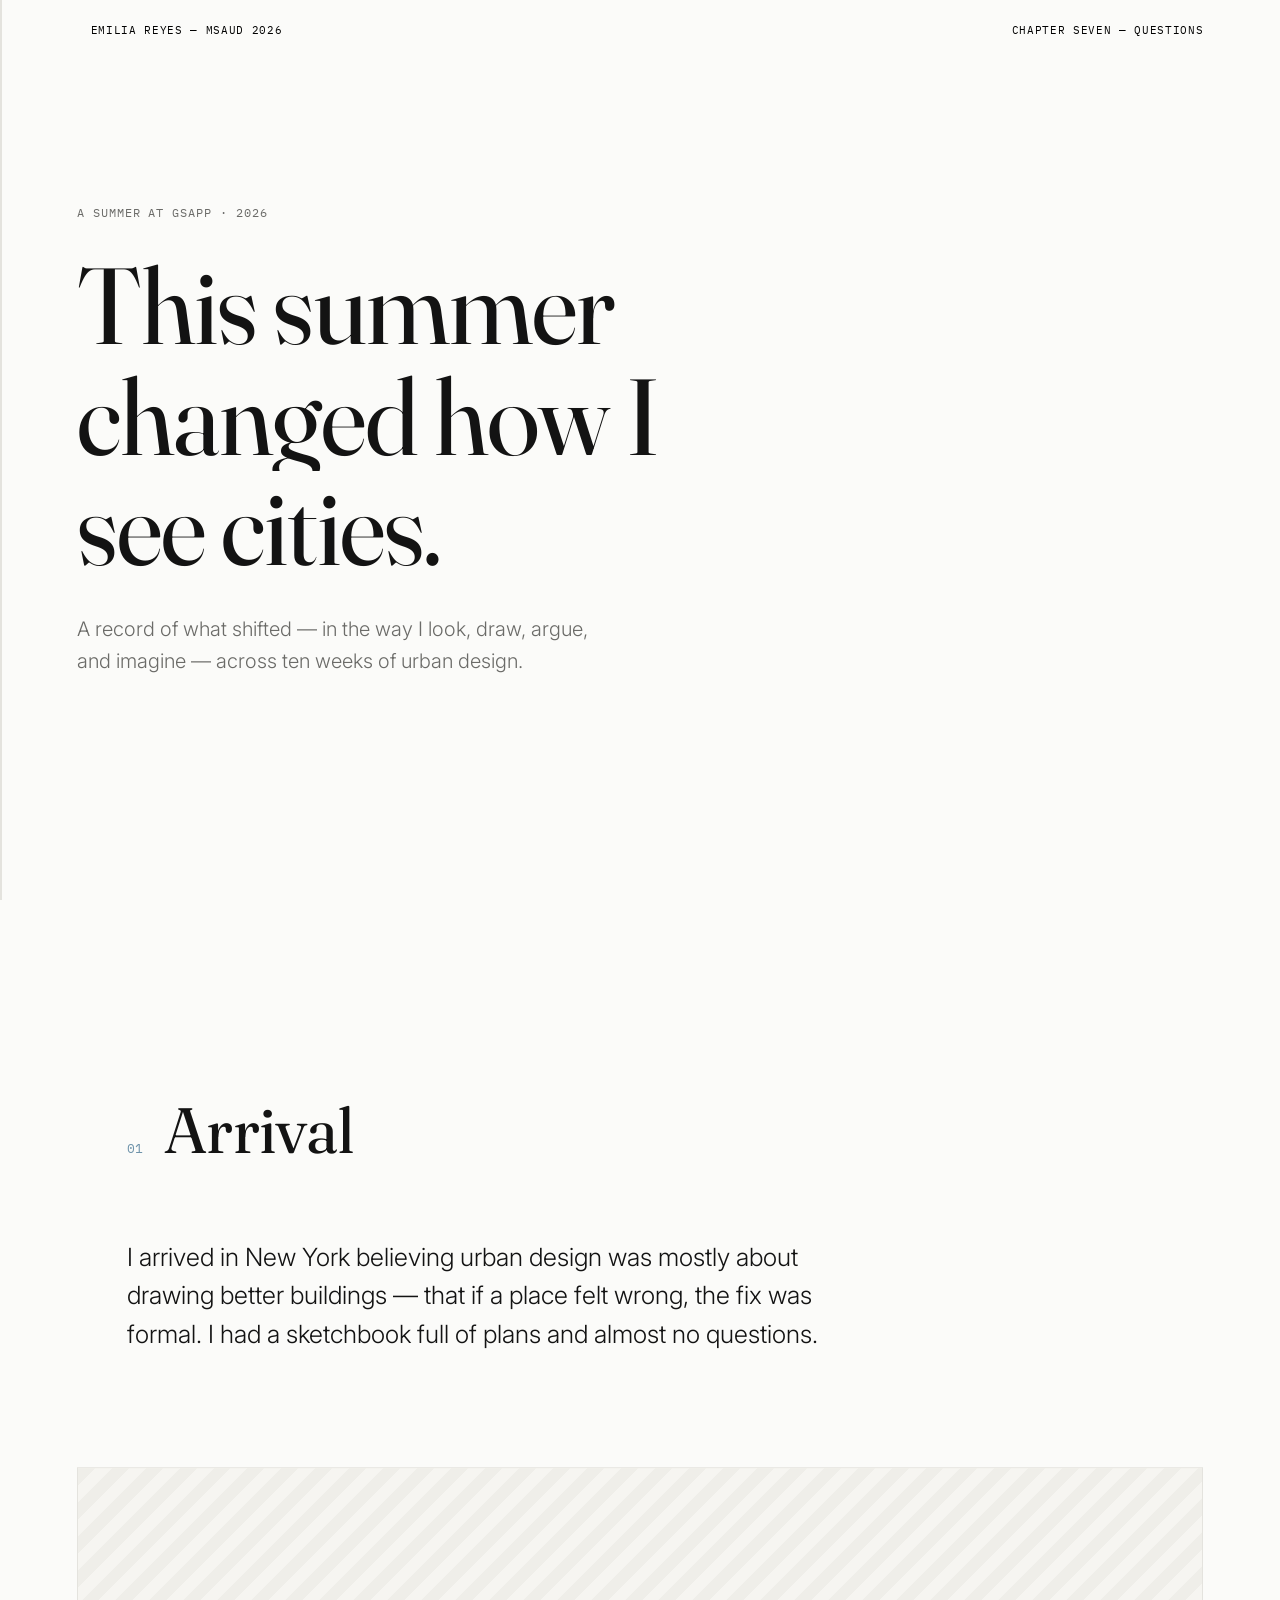
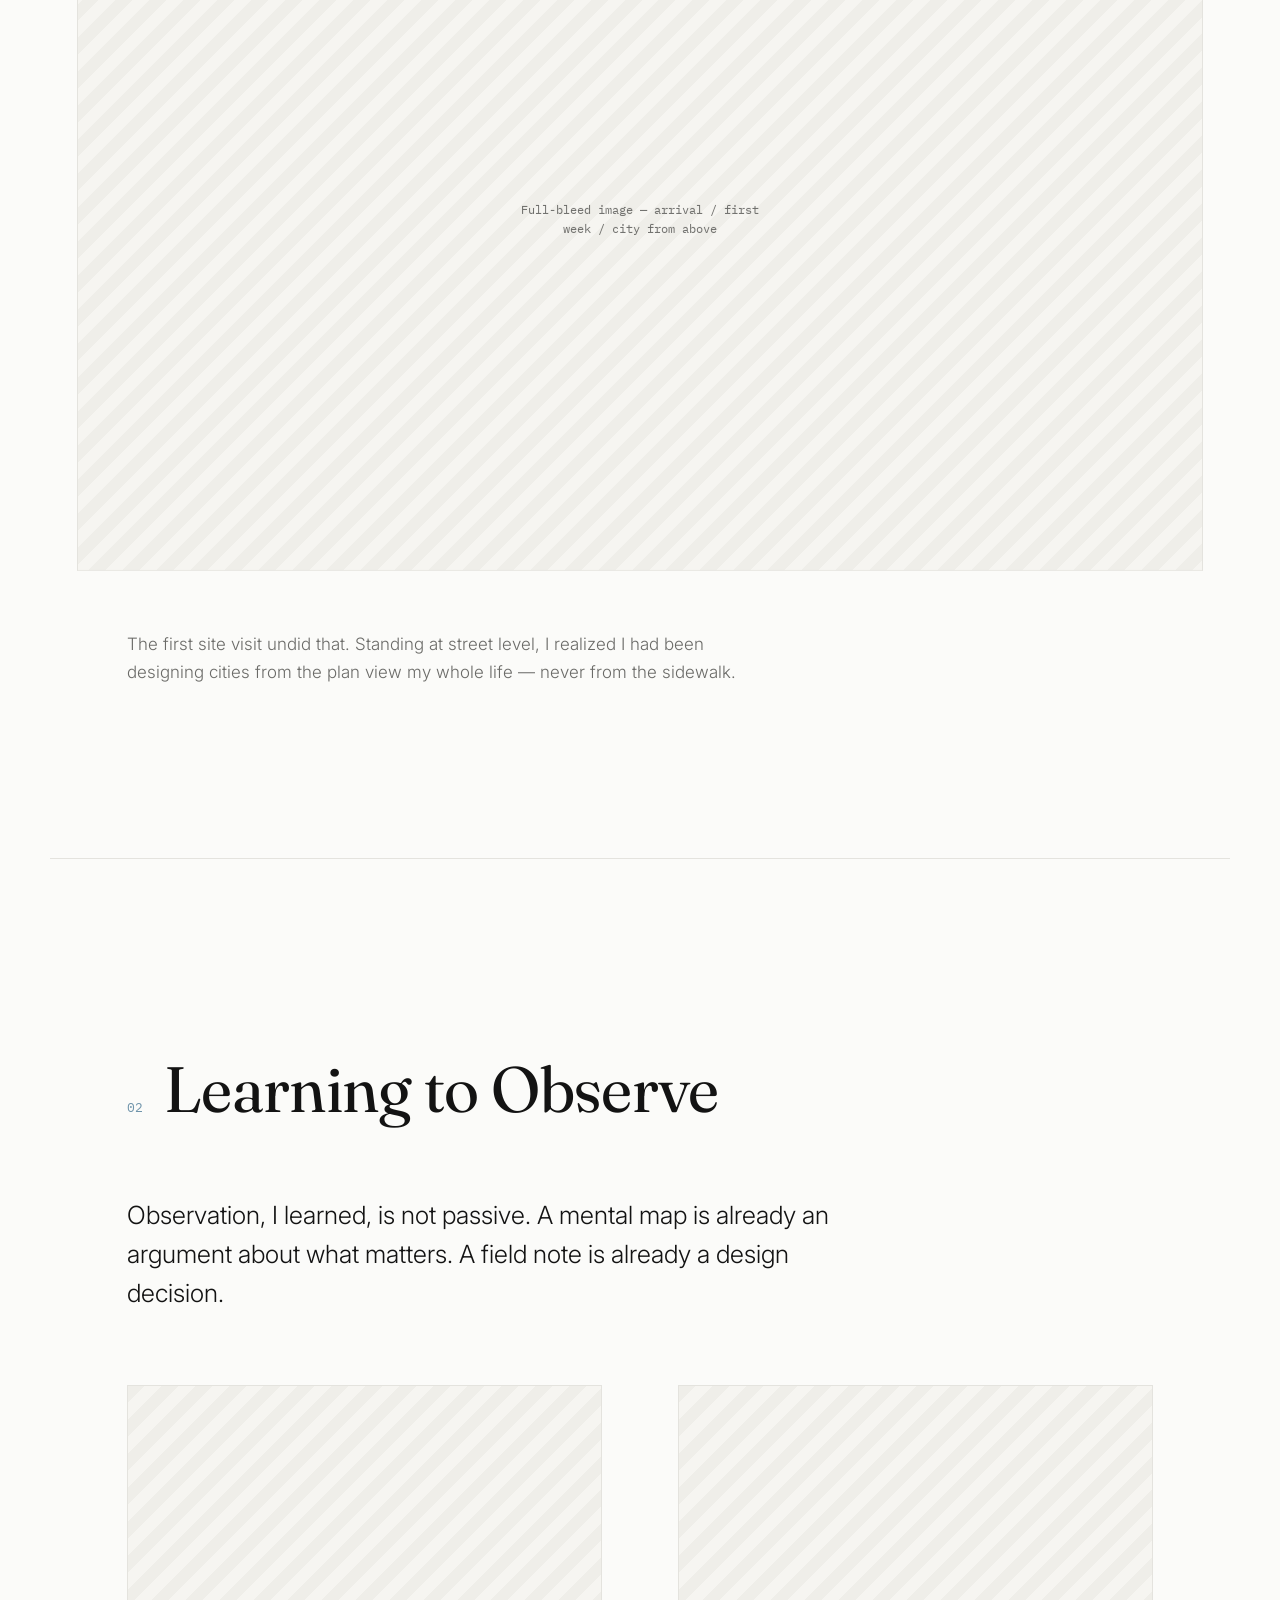
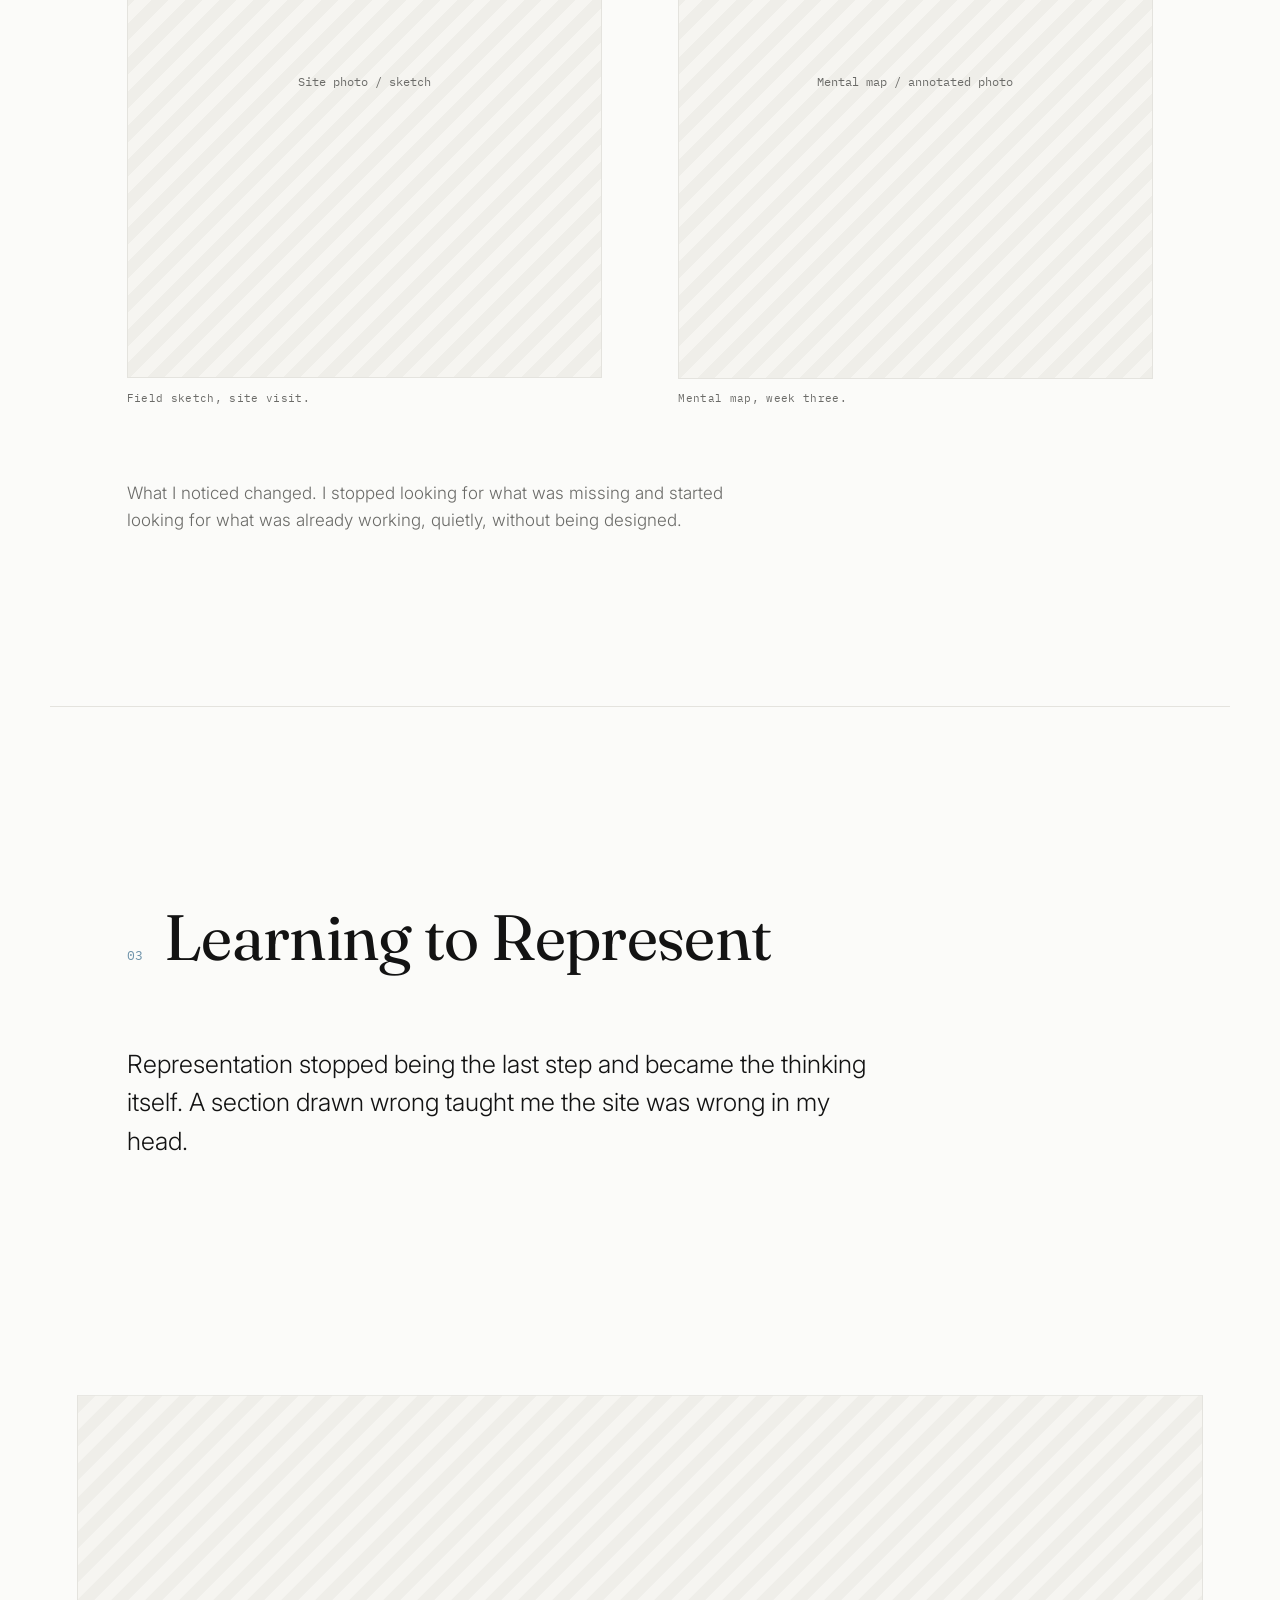
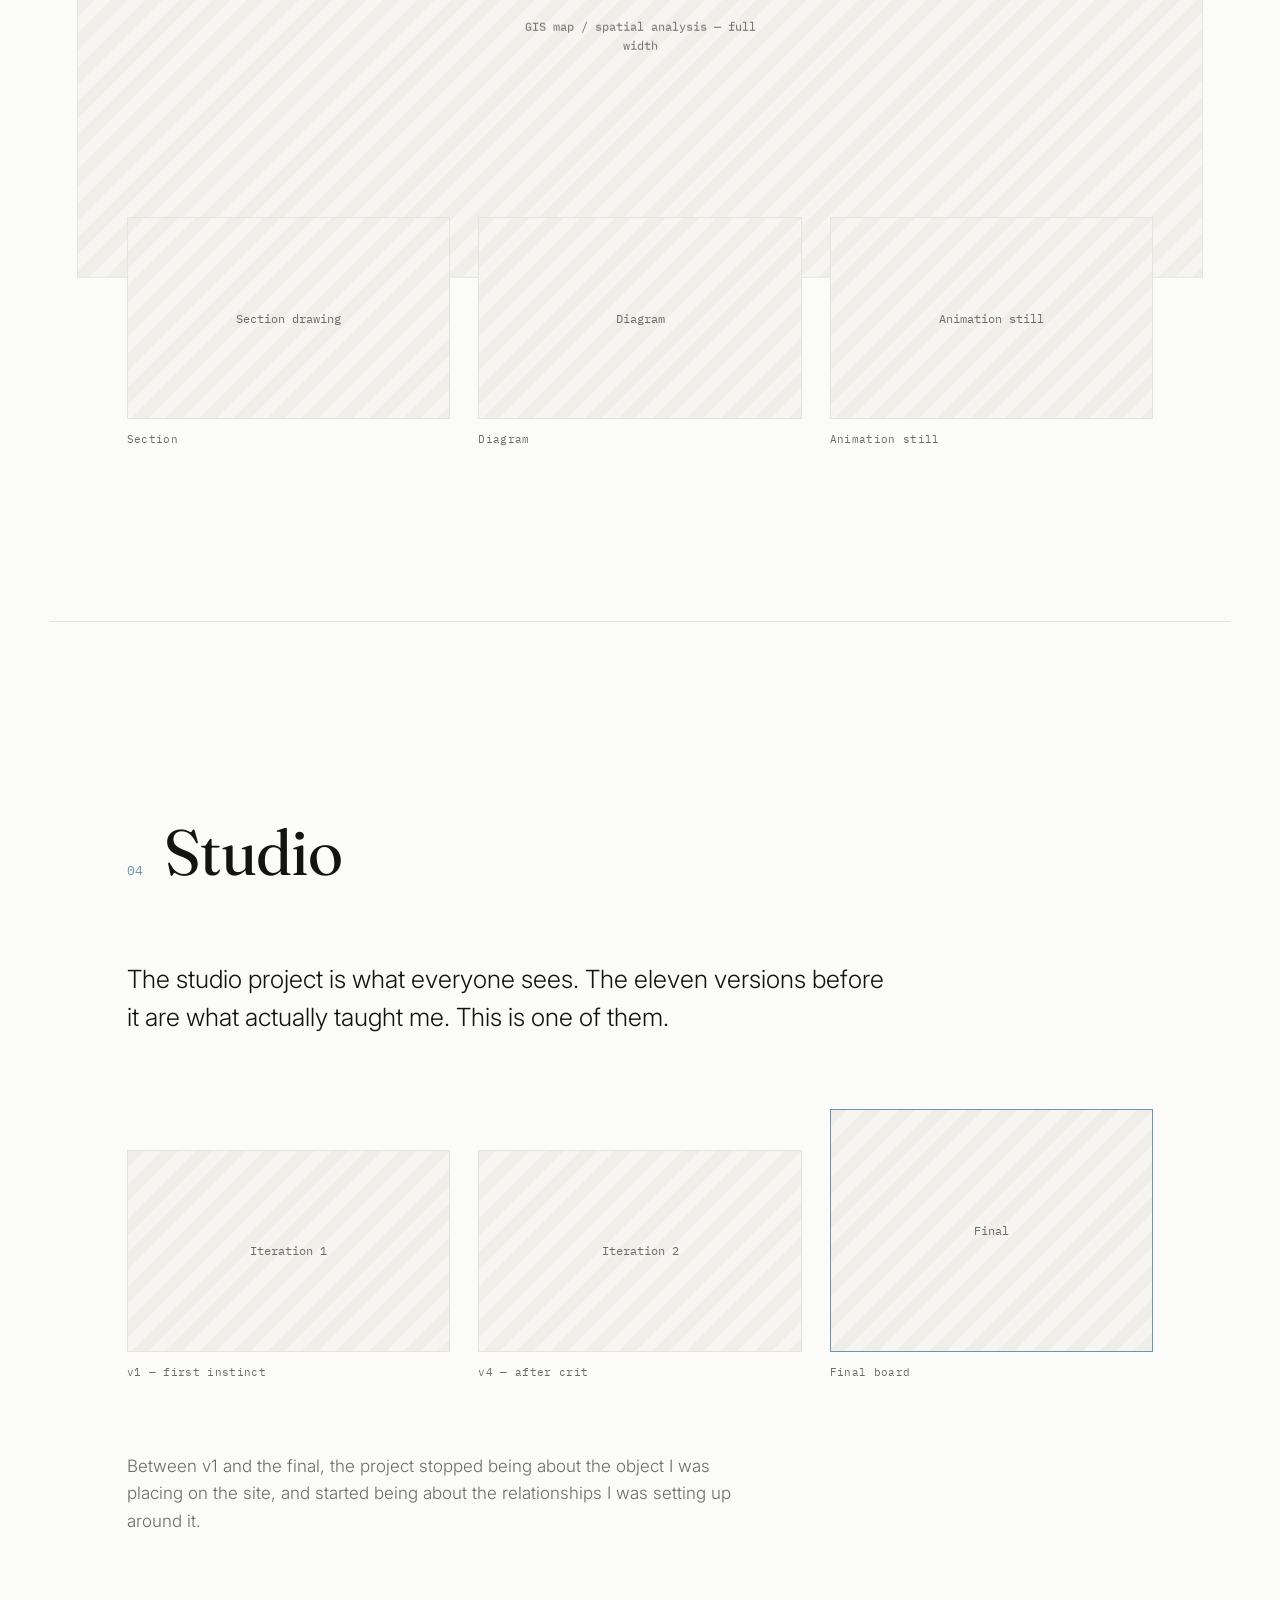
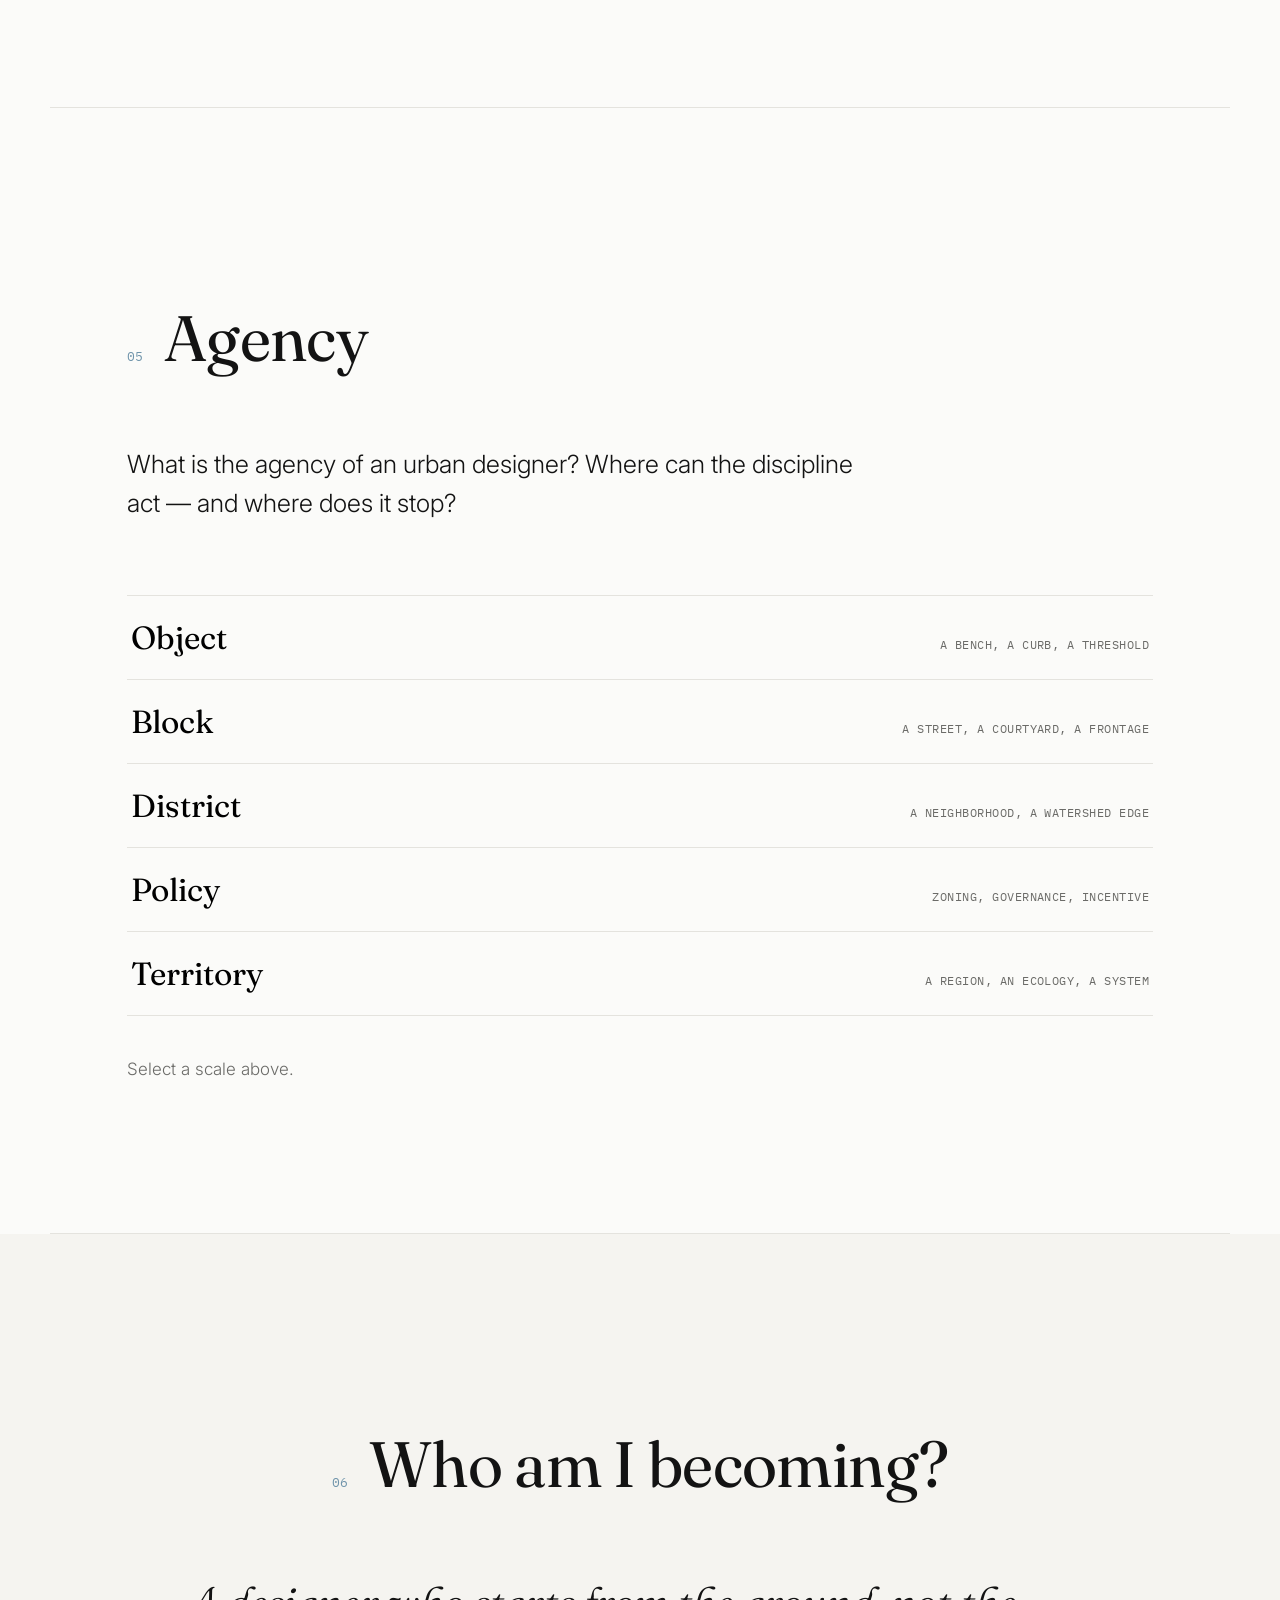
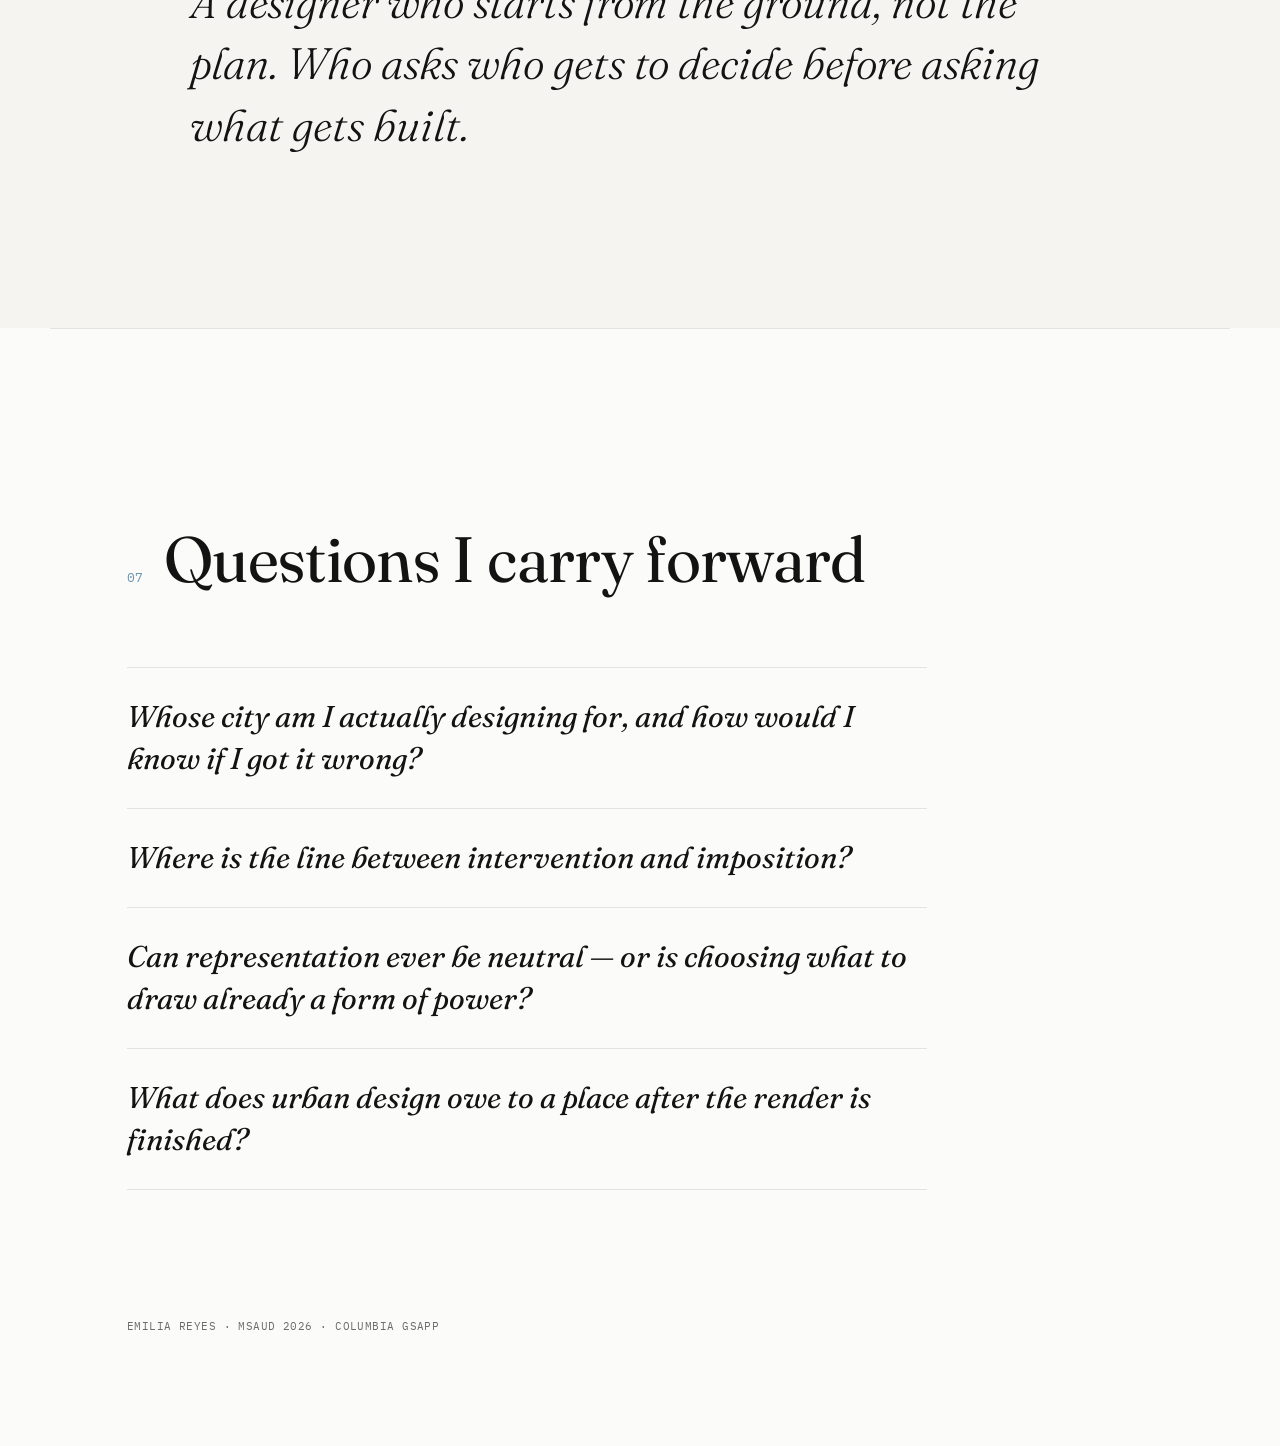
==== preview.html @ a00d0a24 "Add files via upload" ====
<!DOCTYPE html>
<html lang="en">
<head>
<meta charset="UTF-8">
<meta name="viewport" content="width=device-width, initial-scale=1.0">
<title>This Summer Changed How I See Cities</title>
<style>/* =================================================================
   THIS SUMMER CHANGED HOW I SEE CITIES
   A scroll-based visual essay.

   TYPE SYSTEM
   Display / chapter titles : "Fraunces"     (editorial serif, warm, slightly idiosyncratic)
   Body                     : "Inter"        (quiet, neutral, legible at length)
   Labels / captions / nav  : "IBM Plex Mono" (utility voice — numbers, metadata)

   COLOR SYSTEM
   --paper   : page background
   --ink     : primary text
   --ink-60  : secondary text
   --line    : hairline dividers
   --blue    : Columbia blue, used only as a whisper (progress rail, one accent per chapter)
   ================================================================= */

@import url('https://fonts.googleapis.com/css2?family=Fraunces:ital,opsz,wght@0,9..144,300;0,9..144,400;0,9..144,500;1,9..144,400&family=Inter:wght@300;400;500&family=IBM+Plex+Mono:wght@400;500&display=swap');

:root {
  --paper: #FBFBF9;
  --ink: #131313;
  --ink-60: #6B6B68;
  --ink-35: #B4B3AE;
  --line: #E4E3DE;
  --blue: #A9C7DA;
  --blue-deep: #6E93AA;

  --serif: 'Fraunces', Georgia, serif;
  --sans: 'Inter', -apple-system, sans-serif;
  --mono: 'IBM Plex Mono', 'Courier New', monospace;

  --gutter: clamp(24px, 6vw, 96px);
}

* { box-sizing: border-box; }

html {
  scroll-behavior: smooth;
}

body {
  margin: 0;
  background: var(--paper);
  color: var(--ink);
  font-family: var(--sans);
  font-weight: 400;
  line-height: 1.6;
  -webkit-font-smoothing: antialiased;
}

@media (prefers-reduced-motion: reduce) {
  html { scroll-behavior: auto; }
  * { animation-duration: 0.01ms !important; transition-duration: 0.01ms !important; }
}

img { max-width: 100%; display: block; }
button { font-family: inherit; }

/* -----------------------------------------------------------------
   PROGRESS RAIL — the signature element.
   A hairline that fills as you descend through the essay, like a
   bookmark ribbon slowly being pulled out.
   ----------------------------------------------------------------- */
.progress-rail {
  position: fixed;
  top: 0;
  left: 0;
  width: 2px;
  height: 100vh;
  background: var(--line);
  z-index: 100;
}
.progress-fill {
  width: 100%;
  height: 0%;
  background: var(--blue-deep);
  transition: height 0.05s linear;
}

/* -----------------------------------------------------------------
   NAV
   ----------------------------------------------------------------- */
.site-nav {
  position: fixed;
  top: 0;
  left: 0;
  right: 0;
  display: flex;
  justify-content: space-between;
  align-items: center;
  padding: 22px var(--gutter) 22px calc(var(--gutter) + 14px);
  font-family: var(--mono);
  font-size: 11px;
  letter-spacing: 0.06em;
  text-transform: uppercase;
  color: var(--ink-60);
  z-index: 90;
  pointer-events: none;
  mix-blend-mode: difference;
}
.site-nav span { color: var(--paper); }

/* -----------------------------------------------------------------
   LANDING
   ----------------------------------------------------------------- */
.landing {
  min-height: 100vh;
  display: flex;
  flex-direction: column;
  justify-content: center;
  align-items: flex-start;
  padding: 0 var(--gutter);
  position: relative;
}

.landing-content { max-width: 900px; }

.eyebrow {
  font-family: var(--mono);
  font-size: 12px;
  letter-spacing: 0.08em;
  text-transform: uppercase;
  color: var(--ink-60);
  margin: 0 0 28px;
}

.landing-title {
  font-family: var(--serif);
  font-weight: 400;
  font-size: clamp(48px, 9vw, 108px);
  line-height: 1.02;
  letter-spacing: -0.01em;
  margin: 0 0 32px;
}
.landing-title span { display: block; overflow: hidden; }

.landing-subtitle {
  font-size: clamp(16px, 2vw, 20px);
  color: var(--ink-60);
  max-width: 520px;
  font-weight: 300;
}

.scroll-cue {
  position: absolute;
  bottom: 48px;
  left: var(--gutter);
  display: flex;
  align-items: center;
  gap: 12px;
  font-family: var(--mono);
  font-size: 11px;
  letter-spacing: 0.08em;
  text-transform: uppercase;
  color: var(--ink-60);
}
.scroll-cue-line {
  width: 1px;
  height: 40px;
  background: var(--ink-35);
  position: relative;
  overflow: hidden;
}
.scroll-cue-line::after {
  content: '';
  position: absolute;
  top: -100%;
  left: 0;
  width: 100%;
  height: 100%;
  background: var(--blue-deep);
  animation: scrollpulse 2.2s ease-in-out infinite;
}
@keyframes scrollpulse {
  0% { top: -100%; }
  60% { top: 100%; }
  100% { top: 100%; }
}

/* -----------------------------------------------------------------
   CHAPTERS — shared editorial rhythm
   ----------------------------------------------------------------- */
.chapter {
  max-width: 1180px;
  margin: 0 auto;
  padding: clamp(80px, 14vw, 200px) var(--gutter) clamp(40px, 8vw, 100px);
}

.chapter-head {
  display: flex;
  align-items: baseline;
  gap: 20px;
  margin-bottom: clamp(28px, 5vw, 56px);
}

.chapter-number {
  font-family: var(--mono);
  font-size: 13px;
  color: var(--blue-deep);
  letter-spacing: 0.04em;
}

.chapter-title {
  font-family: var(--serif);
  font-weight: 400;
  font-size: clamp(34px, 5.5vw, 64px);
  letter-spacing: -0.01em;
  margin: 0;
}

.text-block {
  max-width: 760px;
  margin: 0 0 clamp(40px, 6vw, 72px);
}
.text-block.narrow { max-width: 620px; }
.text-block.quiet { max-width: 680px; }

.lede {
  font-size: clamp(19px, 2.2vw, 25px);
  font-weight: 300;
  line-height: 1.55;
  color: var(--ink);
}
.lede-large {
  font-family: var(--serif);
  font-size: clamp(28px, 4vw, 44px);
  font-weight: 300;
  font-style: italic;
  line-height: 1.4;
  color: var(--ink);
}

.text-block p:not(.lede):not(.lede-large) {
  font-size: 17px;
  color: var(--ink-60);
  font-weight: 300;
}

/* -----------------------------------------------------------------
   IMAGES
   ----------------------------------------------------------------- */
figure { margin: 0; }
figcaption {
  font-family: var(--mono);
  font-size: 11px;
  letter-spacing: 0.03em;
  color: var(--ink-60);
  margin-top: 12px;
}

.image-placeholder {
  width: 100%;
  aspect-ratio: 16 / 10;
  background:
    repeating-linear-gradient(135deg, #EFEEE9, #EFEEE9 12px, #F6F5F1 12px, #F6F5F1 24px);
  border: 1px solid var(--line);
  display: flex;
  align-items: center;
  justify-content: center;
  text-align: center;
  padding: 24px;
}
.image-placeholder.tall { aspect-ratio: 4 / 5; }
.image-placeholder.wide { aspect-ratio: 21 / 9; }

.placeholder-label {
  font-family: var(--mono);
  font-size: 12px;
  color: var(--ink-60);
  max-width: 240px;
}

.full-image {
  width: 100vw;
  position: relative;
  left: 50%;
  right: 50%;
  margin-left: -50vw;
  margin-right: -50vw;
  padding: 0 var(--gutter);
  margin-bottom: clamp(40px, 6vw, 72px);
}
.full-image figcaption { padding: 0 4px; }

.image-pair {
  display: grid;
  grid-template-columns: 1fr 1fr;
  gap: var(--gutter);
  margin-bottom: clamp(40px, 6vw, 72px);
}
@media (max-width: 720px) {
  .image-pair { grid-template-columns: 1fr; }
}

.image-grid-3 {
  display: grid;
  grid-template-columns: repeat(3, 1fr);
  gap: 28px;
  margin-bottom: clamp(40px, 6vw, 72px);
}
@media (max-width: 720px) {
  .image-grid-3 { grid-template-columns: 1fr; }
}

.process-strip {
  display: grid;
  grid-template-columns: repeat(3, 1fr);
  gap: 28px;
  margin-bottom: clamp(40px, 6vw, 72px);
  align-items: end;
}
.process-strip figure:nth-child(3) .image-placeholder { aspect-ratio: 4/3; border-color: var(--blue-deep); }
@media (max-width: 720px) {
  .process-strip { grid-template-columns: 1fr; }
}

/* -----------------------------------------------------------------
   CHAPTER 5 — AGENCY, interactive scales
   ----------------------------------------------------------------- */
.scales {
  display: flex;
  flex-direction: column;
  border-top: 1px solid var(--line);
  margin-bottom: 40px;
}
.scale-item {
  display: flex;
  justify-content: space-between;
  align-items: baseline;
  width: 100%;
  background: none;
  border: none;
  border-bottom: 1px solid var(--line);
  padding: 22px 4px;
  cursor: pointer;
  text-align: left;
  transition: padding-left 0.25s ease, color 0.25s ease;
}
.scale-item:hover,
.scale-item.active {
  padding-left: 16px;
  color: var(--blue-deep);
}
.scale-label {
  font-family: var(--serif);
  font-size: clamp(22px, 3vw, 32px);
}
.scale-sub {
  font-family: var(--mono);
  font-size: 12px;
  color: var(--ink-60);
  text-transform: uppercase;
  letter-spacing: 0.04em;
}
.scale-item.active .scale-sub { color: var(--blue-deep); }

.scale-detail {
  max-width: 640px;
  font-size: 17px;
  color: var(--ink-60);
  font-weight: 300;
  min-height: 60px;
  transition: opacity 0.3s ease;
}

/* -----------------------------------------------------------------
   CHAPTER 6 — quiet chapter
   ----------------------------------------------------------------- */
.chapter-quiet {
  background: #F5F4F0;
  max-width: none;
  padding-left: var(--gutter);
  padding-right: var(--gutter);
}
.chapter-quiet .chapter-head,
.chapter-quiet .text-block {
  max-width: 900px;
  margin-left: auto;
  margin-right: auto;
}
.chapter-quiet .chapter-head { justify-content: center; }

/* -----------------------------------------------------------------
   CHAPTER 7 — questions
   ----------------------------------------------------------------- */
.questions-list {
  list-style: none;
  padding: 0;
  margin: 0 0 clamp(60px, 10vw, 140px);
  max-width: 800px;
  border-top: 1px solid var(--line);
}
.questions-list li {
  font-family: var(--serif);
  font-style: italic;
  font-size: clamp(20px, 3vw, 30px);
  font-weight: 400;
  line-height: 1.4;
  padding: 28px 0;
  border-bottom: 1px solid var(--line);
}

.site-footer {
  font-family: var(--mono);
  font-size: 11px;
  letter-spacing: 0.04em;
  text-transform: uppercase;
  color: var(--ink-60);
}

/* -----------------------------------------------------------------
   DIVIDER
   ----------------------------------------------------------------- */
.divider {
  max-width: 1180px;
  margin: 0 auto;
  height: 1px;
  background: var(--line);
}

/* -----------------------------------------------------------------
   REVEAL ANIMATION
   Applied via IntersectionObserver in script.js
   ----------------------------------------------------------------- */
.reveal {
  opacity: 0;
  transform: translateY(24px);
  transition: opacity 0.9s cubic-bezier(0.16, 1, 0.3, 1), transform 0.9s cubic-bezier(0.16, 1, 0.3, 1);
}
.reveal.is-visible {
  opacity: 1;
  transform: translateY(0);
}

.reveal-line {
  transition: transform 0.9s cubic-bezier(0.16, 1, 0.3, 1), opacity 0.9s ease;
  transform: translateY(100%);
  opacity: 0;
}
.reveal-line.is-visible {
  transform: translateY(0);
  opacity: 1;
}
.reveal-line:nth-child(1) { transition-delay: 0.05s; }
.reveal-line:nth-child(2) { transition-delay: 0.15s; }
.reveal-line:nth-child(3) { transition-delay: 0.25s; }

/* Subtle parallax targets */
.full-image .image-placeholder,
.image-pair .image-placeholder {
  will-change: transform;
}
</style>
</head>
<body>

  <!-- ============================================= -->
  <!-- SCROLL PROGRESS INDICATOR -->
  <!-- ============================================= -->
  <div class="progress-rail" aria-hidden="true">
    <div class="progress-fill" id="progressFill"></div>
  </div>

  <!-- ============================================= -->
  <!-- MINIMAL NAV -->
  <!-- ============================================= -->
  <nav class="site-nav">
    <span class="nav-mark">EMILIA REYES — MSAUD 2026</span>
    <span class="nav-chapter" id="navChapter">Prologue</span>
  </nav>

  <!-- ============================================= -->
  <!-- LANDING -->
  <!-- ============================================= -->
  <section class="landing" id="landing">
    <div class="landing-content">
      <p class="eyebrow reveal">A Summer at GSAPP · 2026</p>
      <h1 class="landing-title">
        <span class="reveal-line">This summer</span>
        <span class="reveal-line">changed how I</span>
        <span class="reveal-line">see cities.</span>
      </h1>
      <p class="landing-subtitle reveal">
        <!-- Replace with your own one-line framing of the piece -->
        A record of what shifted — in the way I look, draw, argue, and imagine — across ten weeks of urban design.
      </p>
    </div>
    <div class="scroll-cue reveal">
      <span class="scroll-cue-line"></span>
      <span>Scroll</span>
    </div>
  </section>

  <!-- ============================================= -->
  <!-- CHAPTER 1 — ARRIVAL -->
  <!-- ============================================= -->
  <section class="chapter" id="chapter-1" data-chapter="Chapter One — Arrival">
    <div class="chapter-head">
      <span class="chapter-number">01</span>
      <h2 class="chapter-title reveal">Arrival</h2>
    </div>

    <div class="text-block reveal">
      <p class="lede">
        <!-- Replace: what did you believe urban design was, before this program? -->
        I arrived in New York believing urban design was mostly about drawing better buildings —
        that if a place felt wrong, the fix was formal. I had a sketchbook full of plans and
        almost no questions.
      </p>
    </div>

    <figure class="full-image reveal">
      <div class="image-placeholder">
        <!-- Replace this div with: <img src="images/arrival-01.jpg" alt="..."> -->
        <span class="placeholder-label">Full-bleed image — arrival / first week / city from above</span>
      </div>
      <figcaption>Manhattan, week one.</figcaption>
    </figure>

    <div class="text-block narrow reveal">
      <p>
        <!-- Replace with a short, specific memory from the first weeks -->
        The first site visit undid that. Standing at street level, I realized I had been
        designing cities from the plan view my whole life — never from the sidewalk.
      </p>
    </div>
  </section>

  <div class="divider" aria-hidden="true"></div>

  <!-- ============================================= -->
  <!-- CHAPTER 2 — LEARNING TO OBSERVE -->
  <!-- ============================================= -->
  <section class="chapter" id="chapter-2" data-chapter="Chapter Two — Learning to Observe">
    <div class="chapter-head">
      <span class="chapter-number">02</span>
      <h2 class="chapter-title reveal">Learning to Observe</h2>
    </div>

    <div class="text-block reveal">
      <p class="lede">
        <!-- Replace: how did observation become a design tool for you? -->
        Observation, I learned, is not passive. A mental map is already an argument about
        what matters. A field note is already a design decision.
      </p>
    </div>

    <div class="image-pair reveal">
      <figure>
        <div class="image-placeholder tall">
          <span class="placeholder-label">Site photo / sketch</span>
        </div>
        <figcaption>Field sketch, site visit.</figcaption>
      </figure>
      <figure>
        <div class="image-placeholder tall">
          <span class="placeholder-label">Mental map / annotated photo</span>
        </div>
        <figcaption>Mental map, week three.</figcaption>
      </figure>
    </div>

    <div class="text-block narrow reveal">
      <p>
        <!-- Replace -->
        What I noticed changed. I stopped looking for what was missing and started looking
        for what was already working, quietly, without being designed.
      </p>
    </div>
  </section>

  <div class="divider" aria-hidden="true"></div>

  <!-- ============================================= -->
  <!-- CHAPTER 3 — LEARNING TO REPRESENT -->
  <!-- ============================================= -->
  <section class="chapter" id="chapter-3" data-chapter="Chapter Three — Learning to Represent">
    <div class="chapter-head">
      <span class="chapter-number">03</span>
      <h2 class="chapter-title reveal">Learning to Represent</h2>
    </div>

    <div class="text-block reveal">
      <p class="lede">
        <!-- Replace: how did GIS, sections, diagrams change how you think, not just present -->
        Representation stopped being the last step and became the thinking itself. A section
        drawn wrong taught me the site was wrong in my head.
      </p>
    </div>

    <figure class="full-image reveal">
      <div class="image-placeholder wide">
        <span class="placeholder-label">GIS map / spatial analysis — full width</span>
      </div>
      <figcaption>Spatial analysis, DTEQ Assignment 2.</figcaption>
    </figure>

    <div class="image-grid-3 reveal">
      <figure>
        <div class="image-placeholder"><span class="placeholder-label">Section drawing</span></div>
        <figcaption>Section</figcaption>
      </figure>
      <figure>
        <div class="image-placeholder"><span class="placeholder-label">Diagram</span></div>
        <figcaption>Diagram</figcaption>
      </figure>
      <figure>
        <div class="image-placeholder"><span class="placeholder-label">Animation still</span></div>
        <figcaption>Animation still</figcaption>
      </figure>
    </div>
  </section>

  <div class="divider" aria-hidden="true"></div>

  <!-- ============================================= -->
  <!-- CHAPTER 4 — STUDIO -->
  <!-- ============================================= -->
  <section class="chapter" id="chapter-4" data-chapter="Chapter Four — Studio">
    <div class="chapter-head">
      <span class="chapter-number">04</span>
      <h2 class="chapter-title reveal">Studio</h2>
    </div>

    <div class="text-block reveal">
      <p class="lede">
        <!-- Replace: what was the studio project about, and what did the PROCESS teach you -->
        The studio project is what everyone sees. The eleven versions before it are what
        actually taught me. This is one of them.
      </p>
    </div>

    <div class="process-strip reveal">
      <figure>
        <div class="image-placeholder"><span class="placeholder-label">Iteration 1</span></div>
        <figcaption>v1 — first instinct</figcaption>
      </figure>
      <figure>
        <div class="image-placeholder"><span class="placeholder-label">Iteration 2</span></div>
        <figcaption>v4 — after crit</figcaption>
      </figure>
      <figure>
        <div class="image-placeholder"><span class="placeholder-label">Final</span></div>
        <figcaption>Final board</figcaption>
      </figure>
    </div>

    <div class="text-block narrow reveal">
      <p>
        <!-- Replace: what specifically shifted between iterations -->
        Between v1 and the final, the project stopped being about the object I was placing
        on the site, and started being about the relationships I was setting up around it.
      </p>
    </div>
  </section>

  <div class="divider" aria-hidden="true"></div>

  <!-- ============================================= -->
  <!-- CHAPTER 5 — AGENCY (interactive) -->
  <!-- ============================================= -->
  <section class="chapter" id="chapter-5" data-chapter="Chapter Five — Agency">
    <div class="chapter-head">
      <span class="chapter-number">05</span>
      <h2 class="chapter-title reveal">Agency</h2>
    </div>

    <div class="text-block reveal">
      <p class="lede">What is the agency of an urban designer? Where can the discipline act — and where does it stop?</p>
    </div>

    <div class="scales reveal" id="scalesGraphic">
      <!-- Interactive scales of intervention. Click / tap each to expand. -->
      <button class="scale-item" data-scale="object">
        <span class="scale-label">Object</span>
        <span class="scale-sub">a bench, a curb, a threshold</span>
      </button>
      <button class="scale-item" data-scale="block">
        <span class="scale-label">Block</span>
        <span class="scale-sub">a street, a courtyard, a frontage</span>
      </button>
      <button class="scale-item" data-scale="district">
        <span class="scale-label">District</span>
        <span class="scale-sub">a neighborhood, a watershed edge</span>
      </button>
      <button class="scale-item" data-scale="policy">
        <span class="scale-label">Policy</span>
        <span class="scale-sub">zoning, governance, incentive</span>
      </button>
      <button class="scale-item" data-scale="territory">
        <span class="scale-label">Territory</span>
        <span class="scale-sub">a region, an ecology, a system</span>
      </button>
    </div>

    <p class="scale-detail" id="scaleDetail">
      <!-- Replace each of these with your own answer for what the designer CAN and CANNOT do at that scale -->
      Select a scale above.
    </p>
  </section>

  <div class="divider" aria-hidden="true"></div>

  <!-- ============================================= -->
  <!-- CHAPTER 6 — WHO AM I BECOMING -->
  <!-- ============================================= -->
  <section class="chapter chapter-quiet" id="chapter-6" data-chapter="Chapter Six — Who Am I Becoming?">
    <div class="chapter-head">
      <span class="chapter-number">06</span>
      <h2 class="chapter-title reveal">Who am I becoming?</h2>
    </div>

    <div class="text-block quiet reveal">
      <p class="lede-large">
        <!-- Replace: this should be the most personal, quietest paragraph on the site -->
        A designer who starts from the ground, not the plan. Who asks who gets to decide
        before asking what gets built.
      </p>
    </div>
  </section>

  <div class="divider" aria-hidden="true"></div>

  <!-- ============================================= -->
  <!-- CHAPTER 7 — QUESTIONS -->
  <!-- ============================================= -->
  <section class="chapter chapter-questions" id="chapter-7" data-chapter="Chapter Seven — Questions">
    <div class="chapter-head">
      <span class="chapter-number">07</span>
      <h2 class="chapter-title reveal">Questions I carry forward</h2>
    </div>

    <ul class="questions-list">
      <!-- Replace with your own open questions — no resolutions -->
      <li class="reveal">Whose city am I actually designing for, and how would I know if I got it wrong?</li>
      <li class="reveal">Where is the line between intervention and imposition?</li>
      <li class="reveal">Can representation ever be neutral — or is choosing what to draw already a form of power?</li>
      <li class="reveal">What does urban design owe to a place after the render is finished?</li>
    </ul>

    <footer class="site-footer reveal">
      <p>Emilia Reyes · MSAUD 2026 · Columbia GSAPP</p>
    </footer>
  </section>

  <script>/* =================================================================
   script.js
   Handles: scroll progress rail, reveal-on-scroll animations,
   current-chapter nav label, subtle parallax on full-bleed images,
   and the interactive "scales of agency" graphic in Chapter 5.
   ================================================================= */

document.addEventListener('DOMContentLoaded', () => {

  /* ---------------------------------------------------------------
     1. SCROLL PROGRESS RAIL
     --------------------------------------------------------------- */
  const progressFill = document.getElementById('progressFill');

  function updateProgress() {
    const scrollTop = window.scrollY;
    const docHeight = document.documentElement.scrollHeight - window.innerHeight;
    const pct = docHeight > 0 ? (scrollTop / docHeight) * 100 : 0;
    progressFill.style.height = pct + '%';
  }
  window.addEventListener('scroll', updateProgress, { passive: true });
  updateProgress();

  /* ---------------------------------------------------------------
     2. REVEAL ON SCROLL
     Any element with class "reveal" fades/slides up into view.
     Landing title lines ("reveal-line") animate on load, not scroll.
     --------------------------------------------------------------- */
  const revealObserver = new IntersectionObserver((entries) => {
    entries.forEach(entry => {
      if (entry.isIntersecting) {
        entry.target.classList.add('is-visible');
        revealObserver.unobserve(entry.target);
      }
    });
  }, { threshold: 0.15, rootMargin: '0px 0px -60px 0px' });

  document.querySelectorAll('.reveal').forEach(el => revealObserver.observe(el));

  // Landing headline: reveal immediately on load for a strong first impression
  window.setTimeout(() => {
    document.querySelectorAll('.landing-title .reveal-line').forEach(el => {
      el.classList.add('is-visible');
    });
  }, 200);

  /* ---------------------------------------------------------------
     3. CURRENT CHAPTER LABEL IN NAV
     Updates the small nav label as each chapter enters the viewport.
     --------------------------------------------------------------- */
  const navChapter = document.getElementById('navChapter');
  const chapters = document.querySelectorAll('.chapter[data-chapter]');

  const chapterObserver = new IntersectionObserver((entries) => {
    entries.forEach(entry => {
      if (entry.isIntersecting) {
        navChapter.textContent = entry.target.dataset.chapter;
      }
    });
  }, { threshold: 0, rootMargin: '-45% 0px -45% 0px' });

  chapters.forEach(ch => chapterObserver.observe(ch));

  /* ---------------------------------------------------------------
     4. SUBTLE PARALLAX ON FULL-BLEED IMAGES
     Moves image placeholders slightly slower than scroll for depth.
     Skipped entirely if the visitor prefers reduced motion.
     --------------------------------------------------------------- */
  const prefersReducedMotion = window.matchMedia('(prefers-reduced-motion: reduce)').matches;

  if (!prefersReducedMotion) {
    const parallaxEls = document.querySelectorAll('.full-image .image-placeholder');

    function updateParallax() {
      parallaxEls.forEach(el => {
        const rect = el.getBoundingClientRect();
        const viewportCenter = window.innerHeight / 2;
        const elCenter = rect.top + rect.height / 2;
        const distance = (elCenter - viewportCenter) * 0.04; // gentle strength
        el.style.transform = `translateY(${distance}px)`;
      });
    }
    window.addEventListener('scroll', updateParallax, { passive: true });
    updateParallax();
  }

  /* ---------------------------------------------------------------
     5. CHAPTER 5 — INTERACTIVE SCALES OF AGENCY
     Clicking a scale shows a short answer beneath. Replace the copy
     in the `details` object with your own thinking for each scale.
     --------------------------------------------------------------- */
  const scaleButtons = document.querySelectorAll('.scale-item');
  const scaleDetail = document.getElementById('scaleDetail');

  const details = {
    object: "At the scale of the object, the designer's agency is direct but narrow — a bench can invite people to stay, but it can't fix why they didn't feel safe staying in the first place.",
    block: "At the block, agency grows: a street redesign can shift how a whole community moves and gathers. But it still answers to decisions made somewhere else — zoning, ownership, budget.",
    district: "At the district scale, the designer becomes a convener more than an author — coordinating agencies, residents, and capital rather than drawing a single object.",
    policy: "Policy is where urban design's real leverage often sits, and where designers are least trained to act. This is a limit I want to work against.",
    territory: "At the territory scale, the designer's agency is mostly about seeing — naming systems and relationships others haven't yet connected. Building here means building consensus, not form."
  };

  scaleButtons.forEach(btn => {
    btn.addEventListener('click', () => {
      scaleButtons.forEach(b => b.classList.remove('active'));
      btn.classList.add('active');
      const key = btn.dataset.scale;
      scaleDetail.style.opacity = 0;
      window.setTimeout(() => {
        scaleDetail.textContent = details[key] || '';
        scaleDetail.style.opacity = 1;
      }, 150);
    });
  });

});
</script>
</body>
</html>
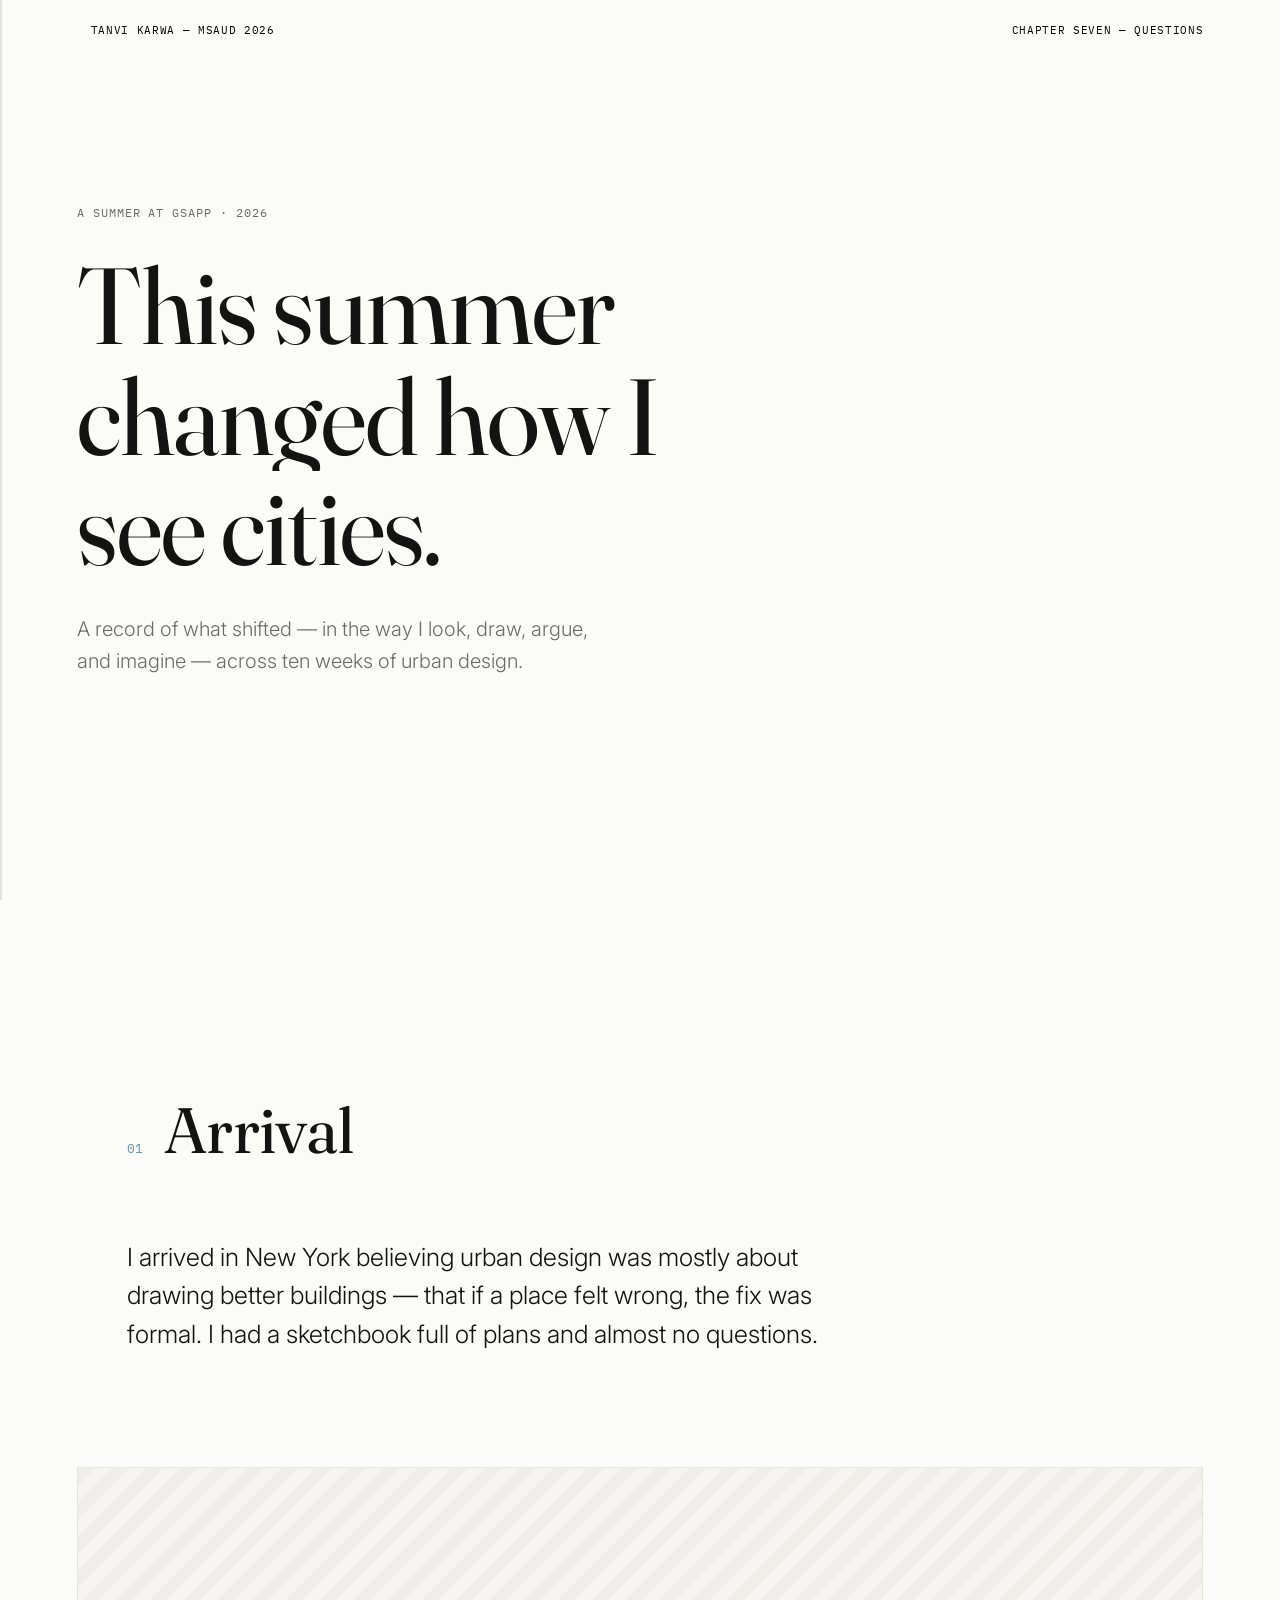
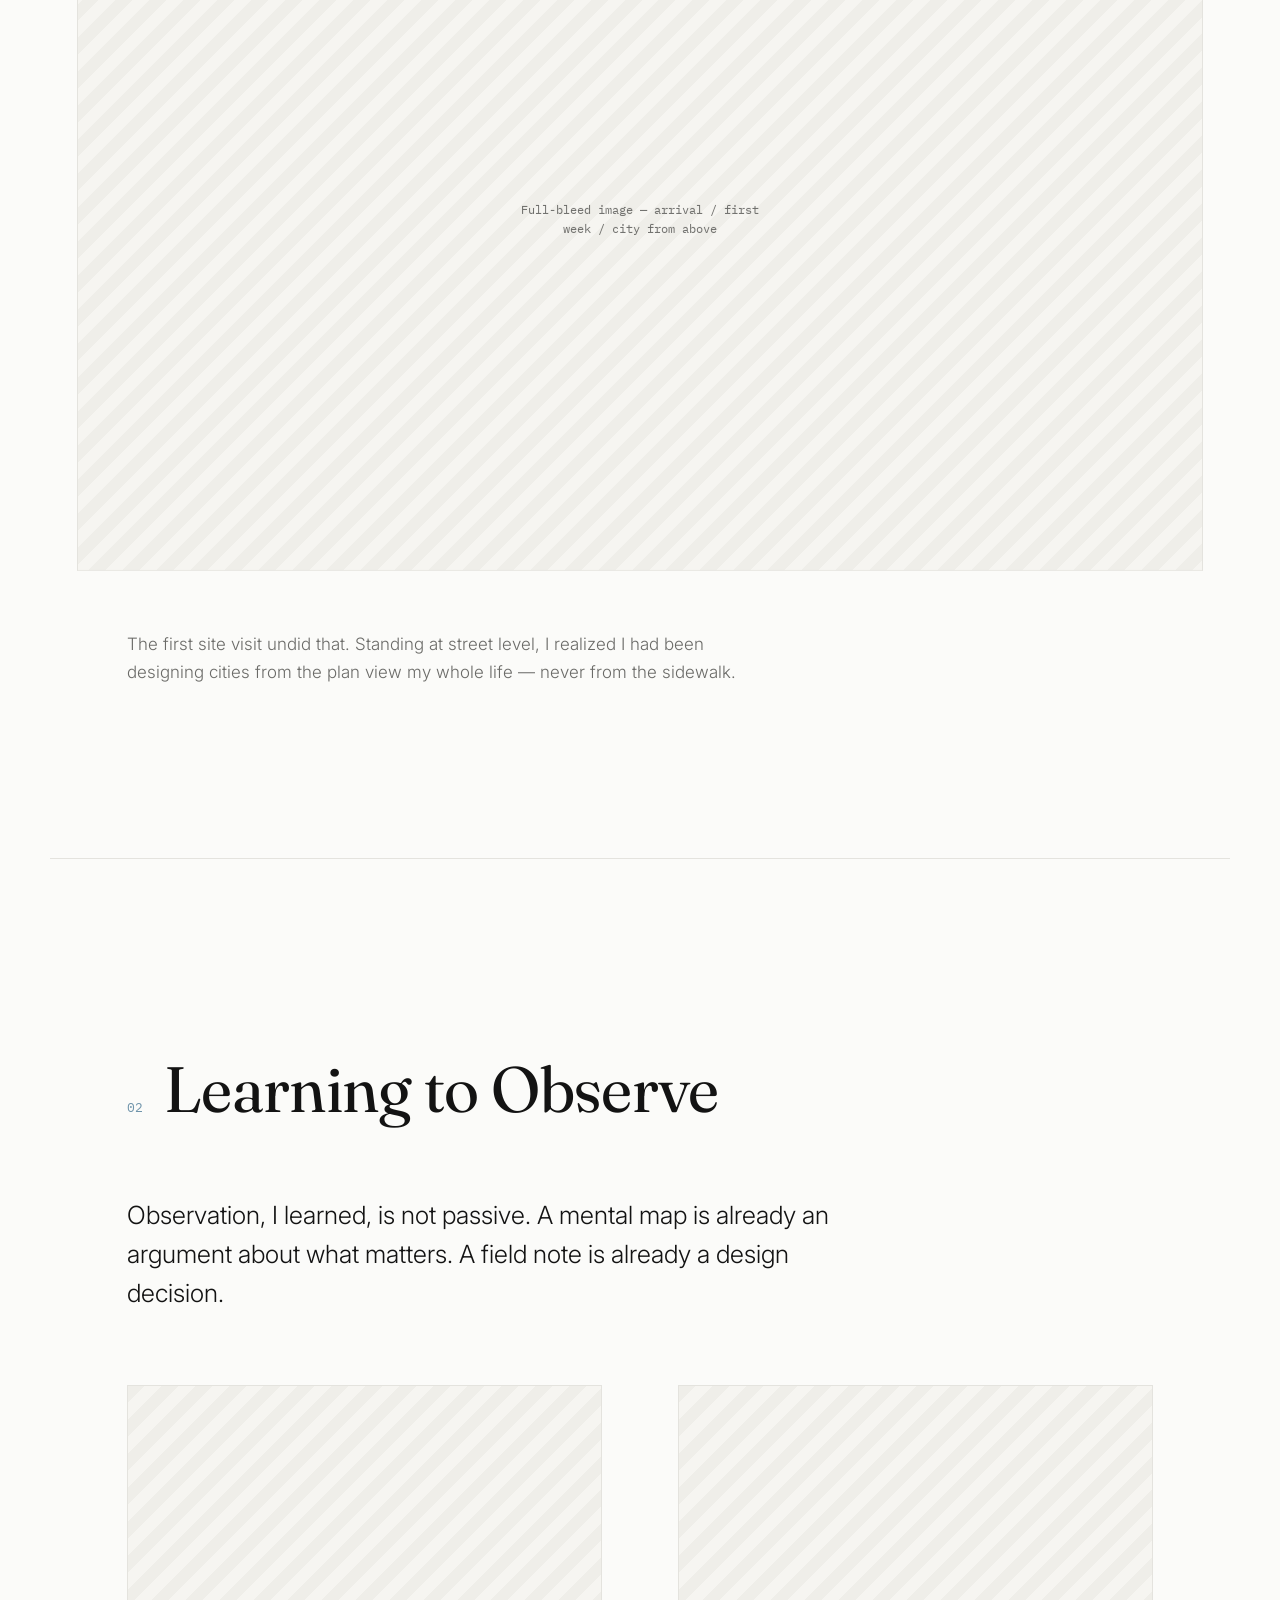
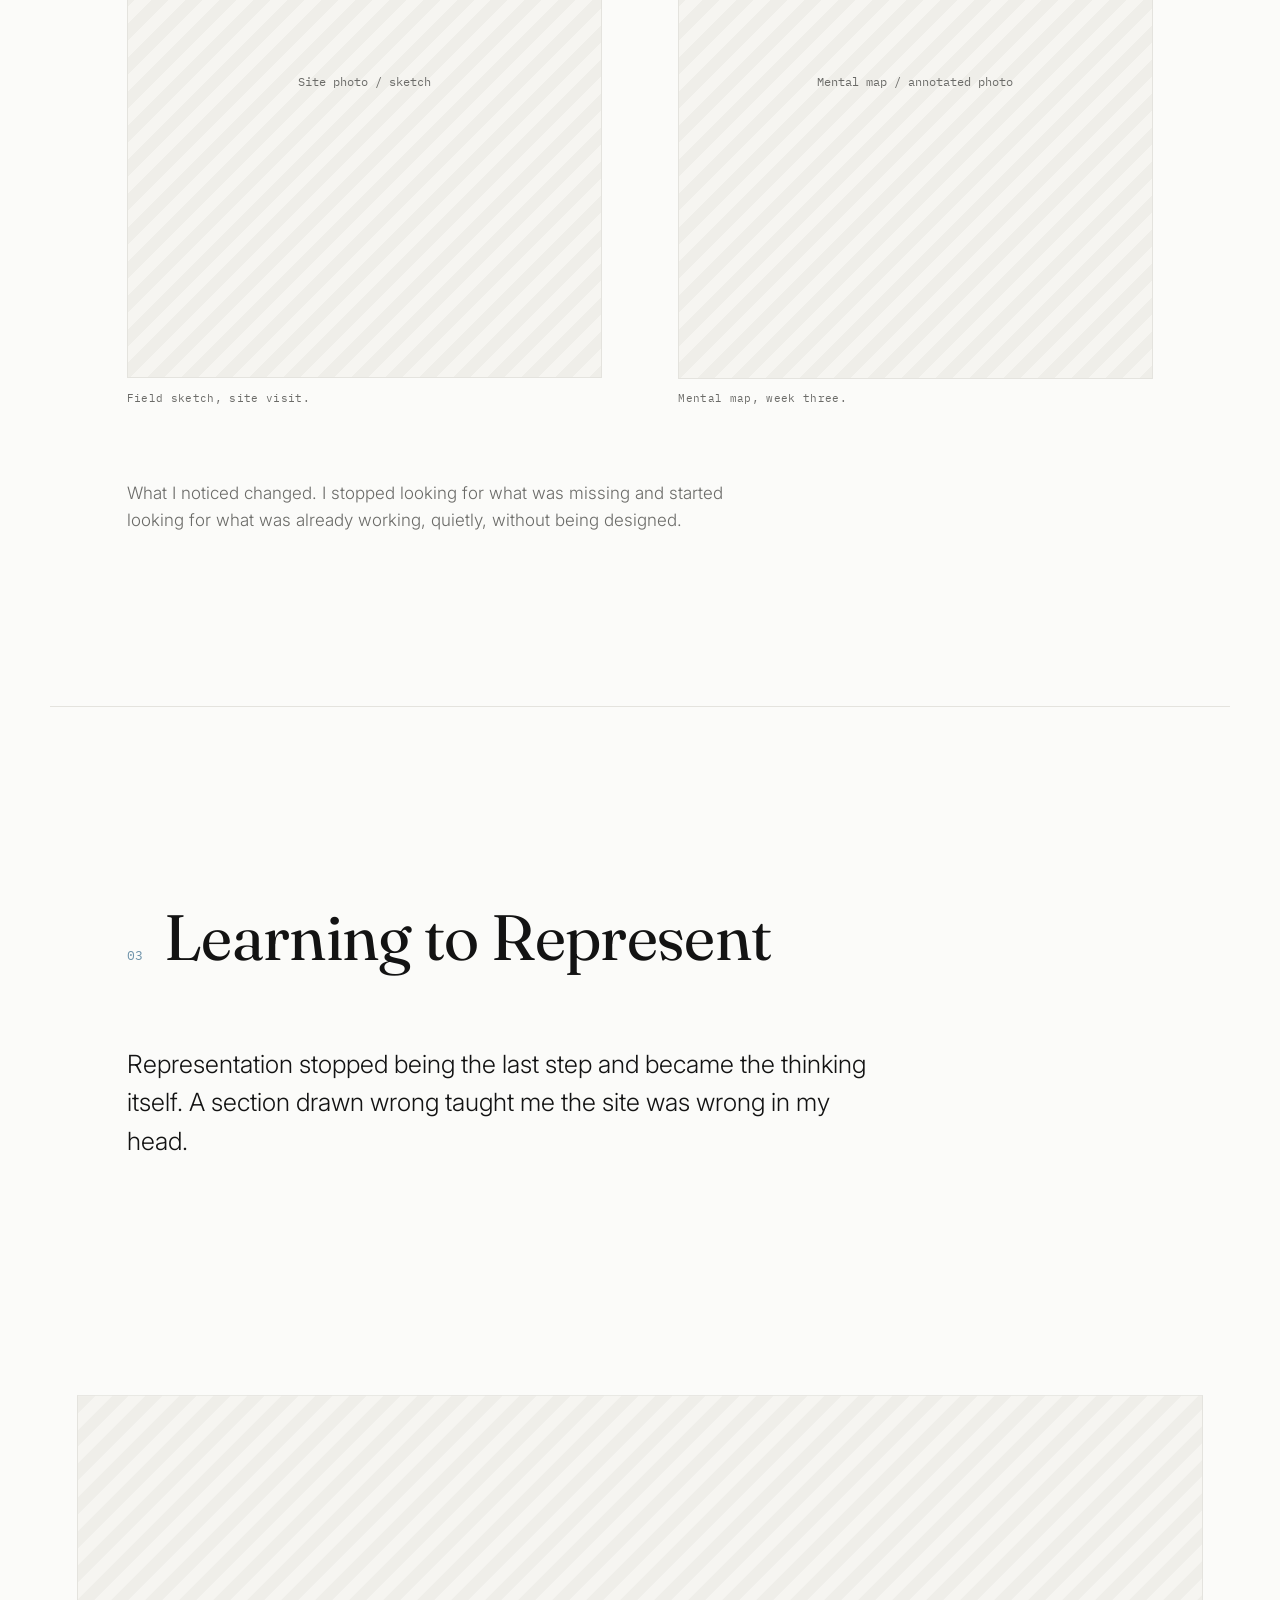
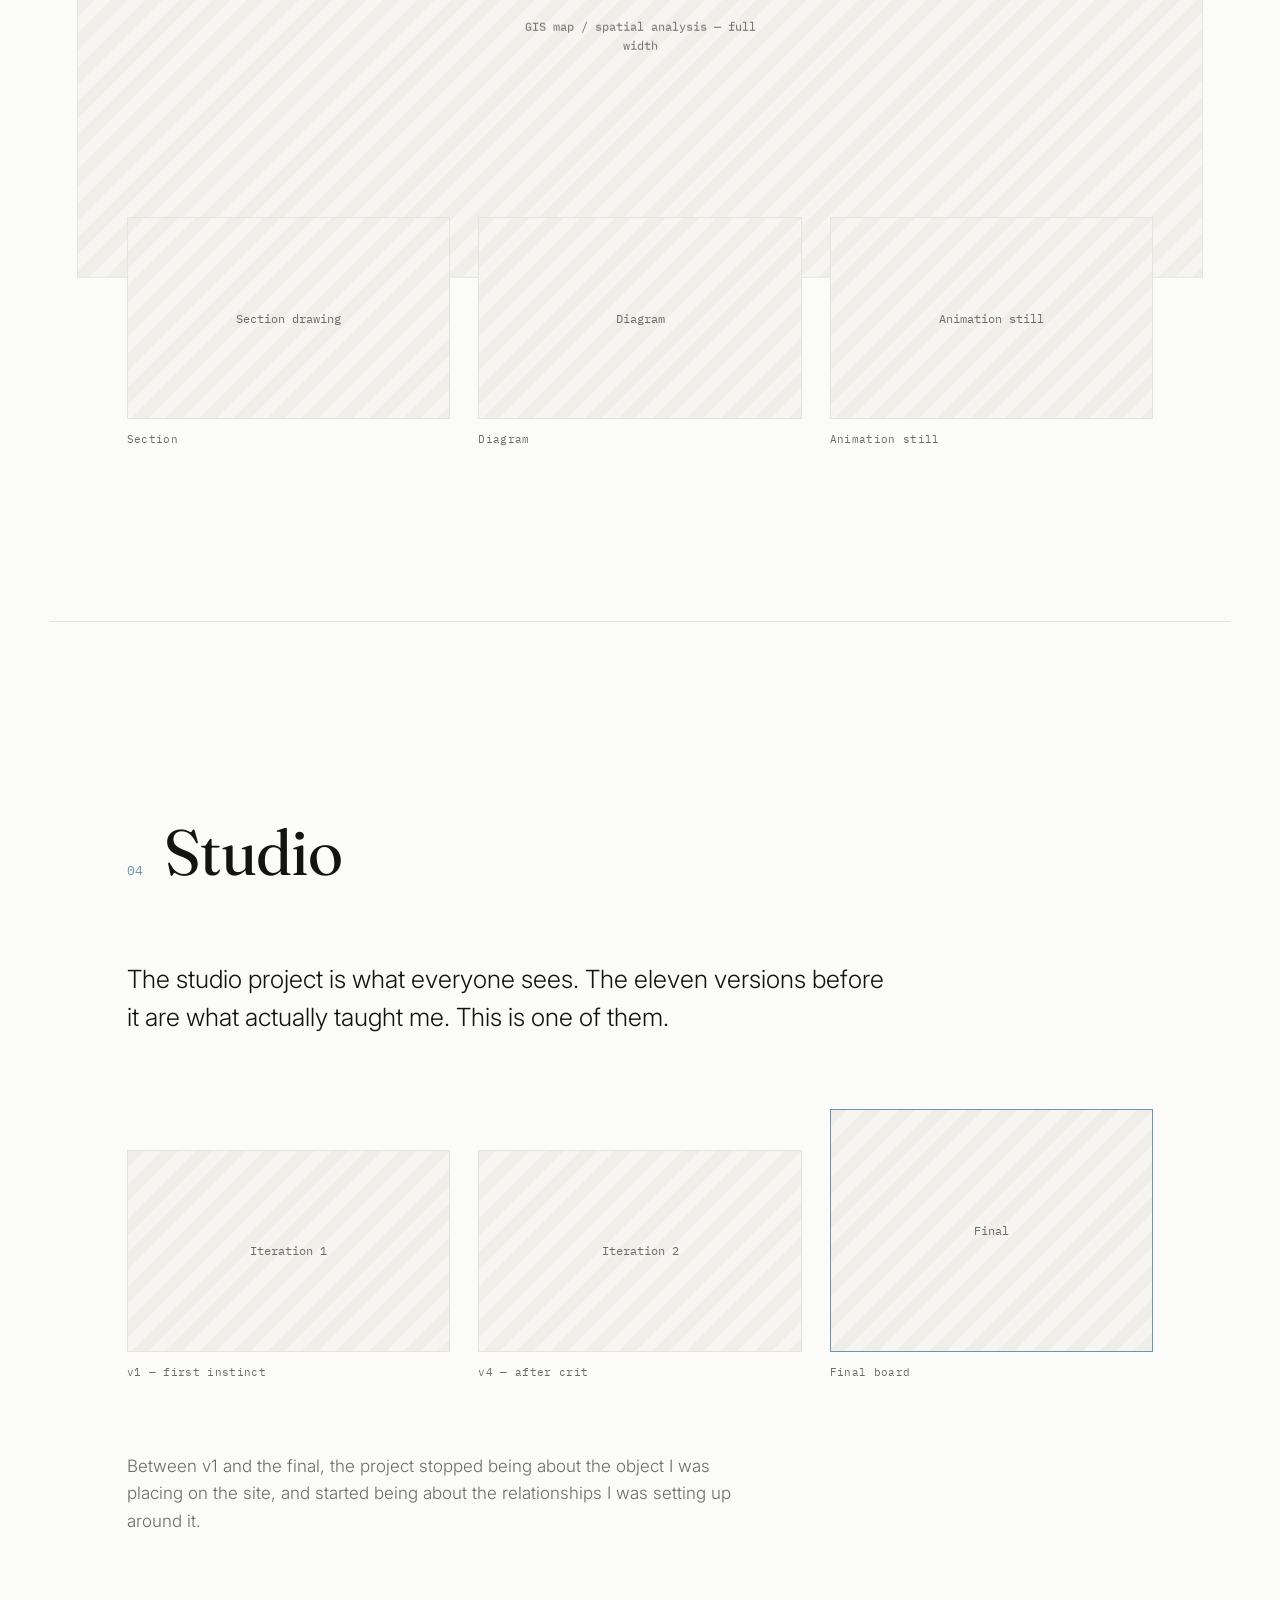
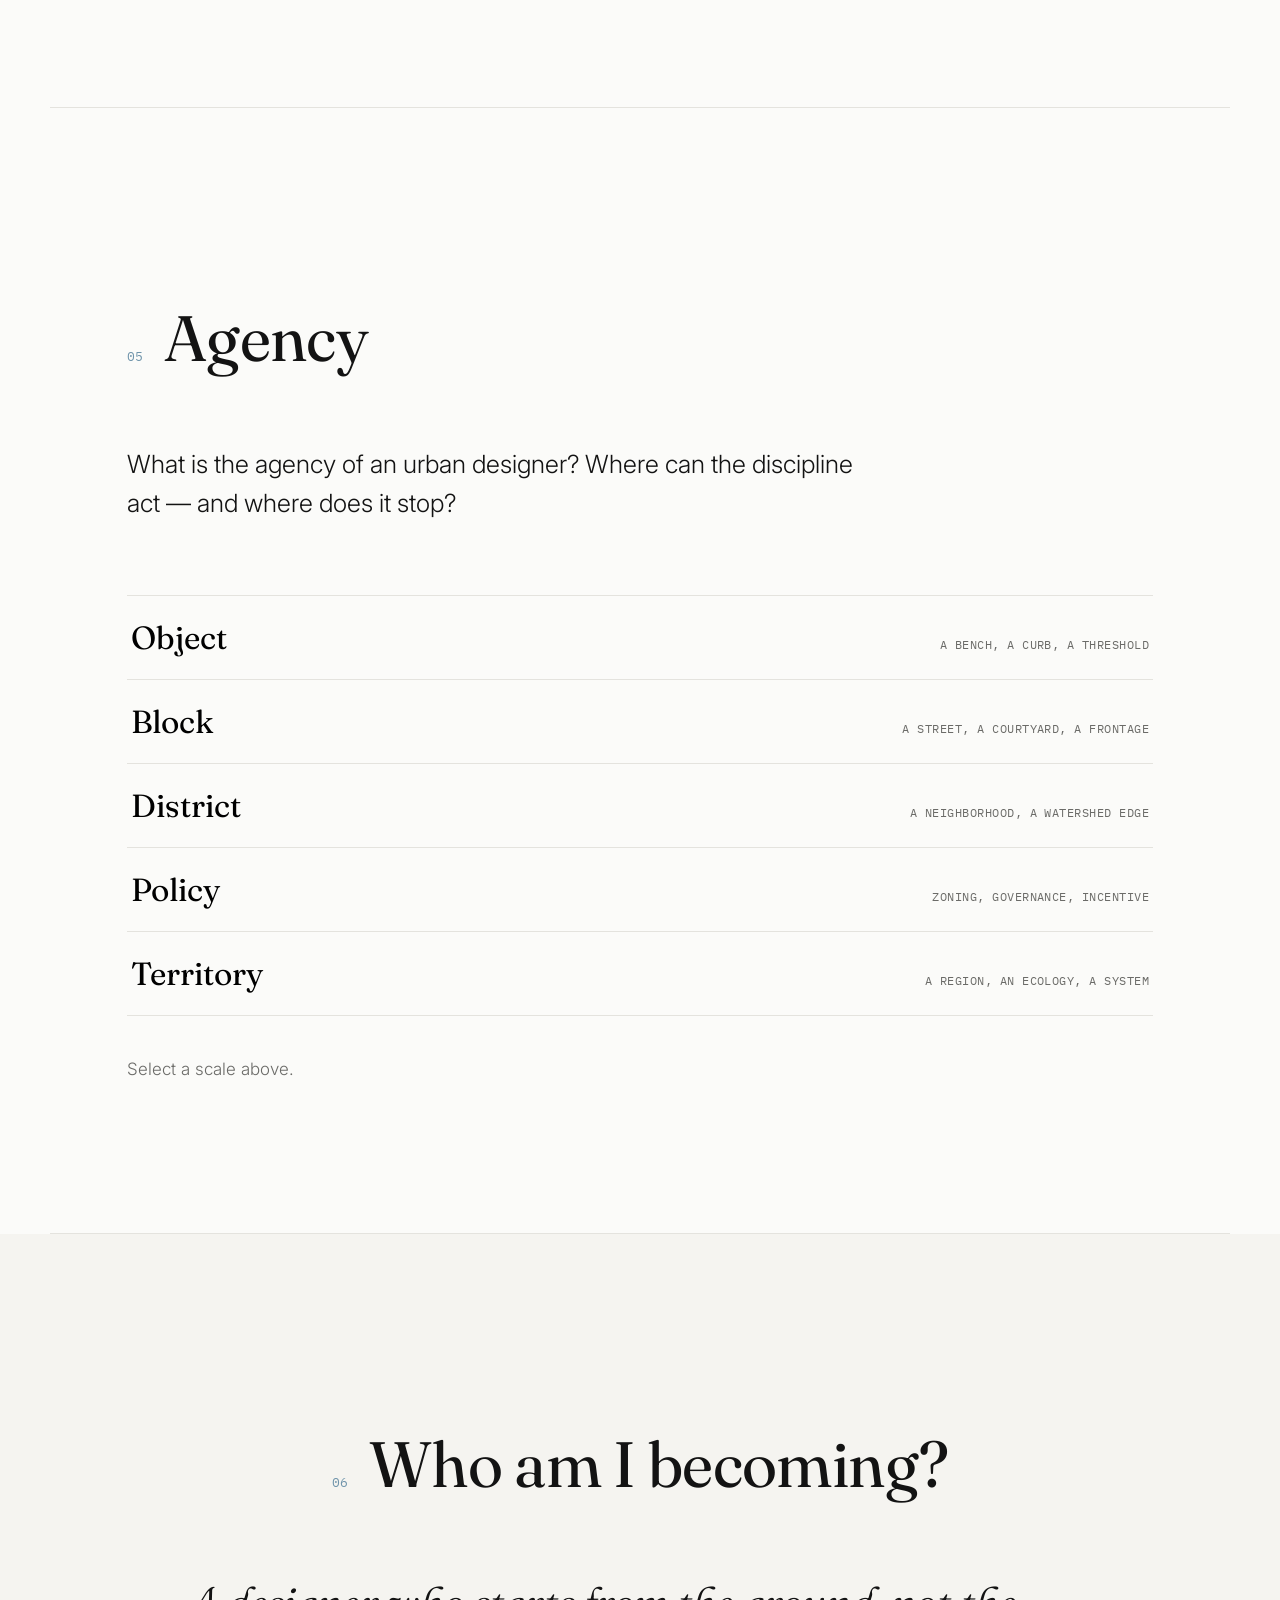
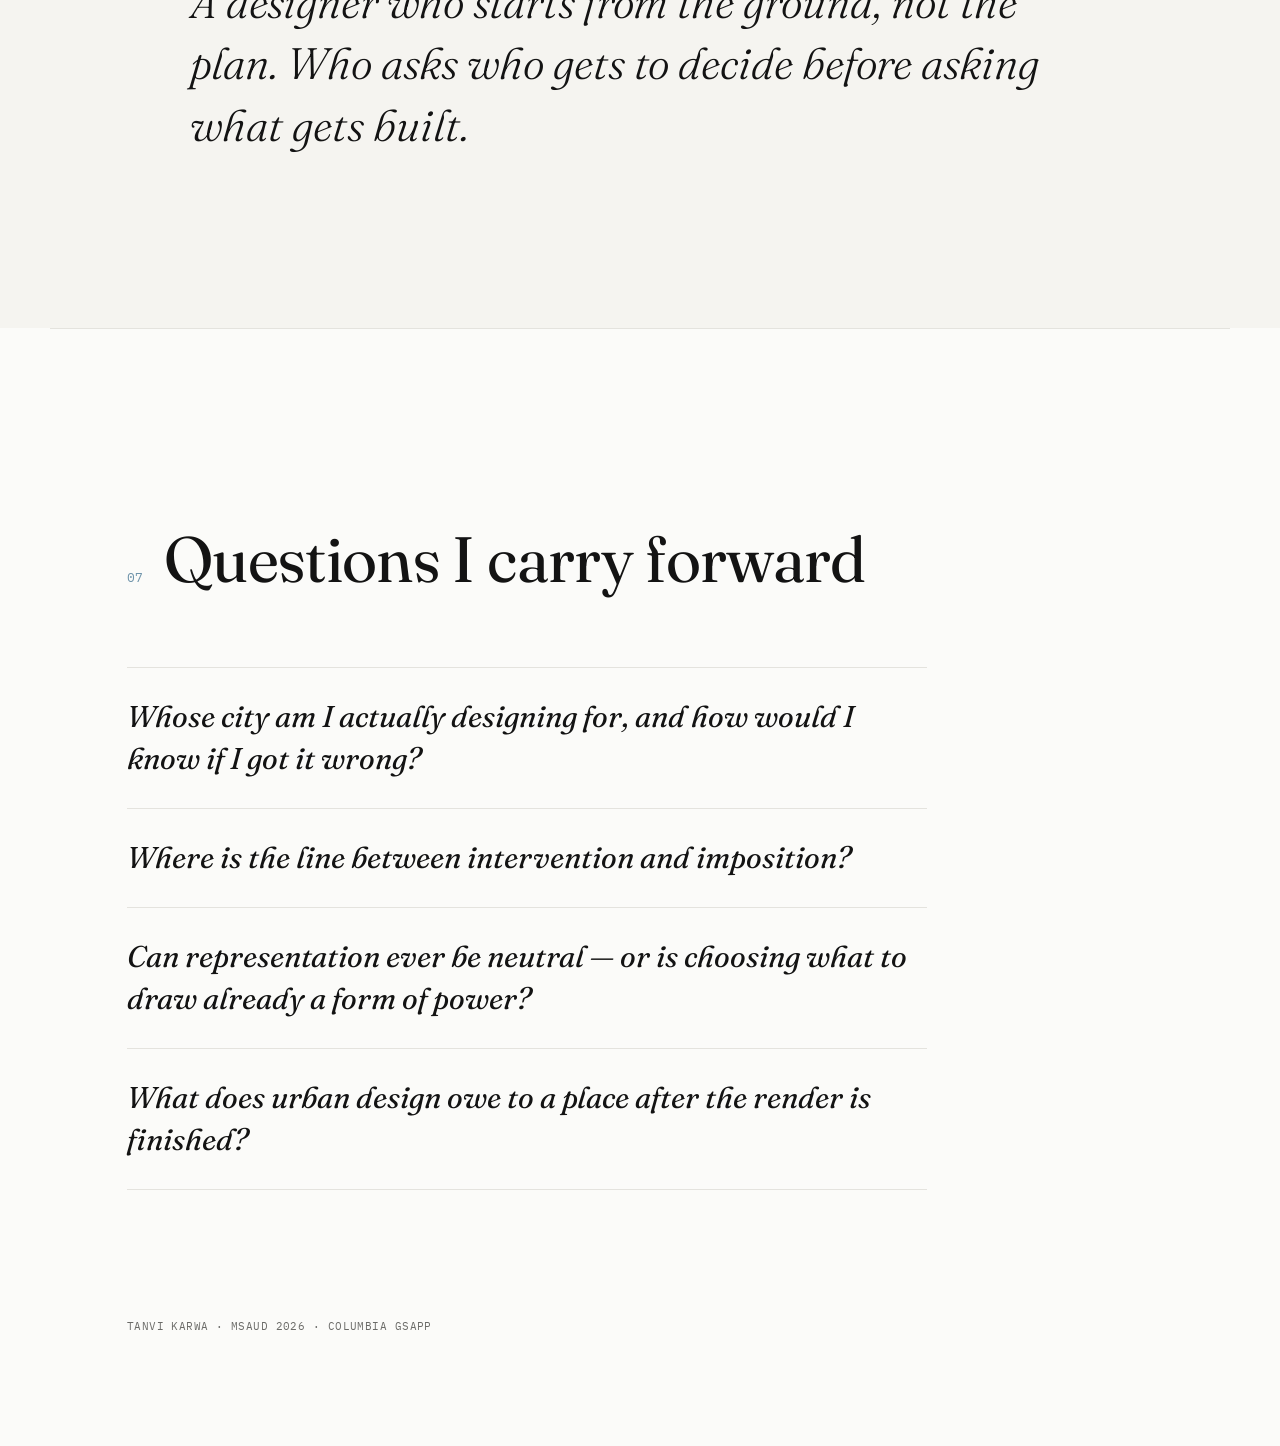
==== commit 09858126: "Update author names in preview.html" ====
--- a/preview.html
+++ b/preview.html
@@ -472,7 +472,7 @@
   <!-- MINIMAL NAV -->
   <!-- ============================================= -->
   <nav class="site-nav">
-    <span class="nav-mark">EMILIA REYES — MSAUD 2026</span>
+    <span class="nav-mark">TANVI KARWA — MSAUD 2026</span>
     <span class="nav-chapter" id="navChapter">Prologue</span>
   </nav>
 
@@ -746,7 +746,7 @@
     </ul>
 
     <footer class="site-footer reveal">
-      <p>Emilia Reyes · MSAUD 2026 · Columbia GSAPP</p>
+      <p>Tanvi Karwa · MSAUD 2026 · Columbia GSAPP</p>
     </footer>
   </section>
 
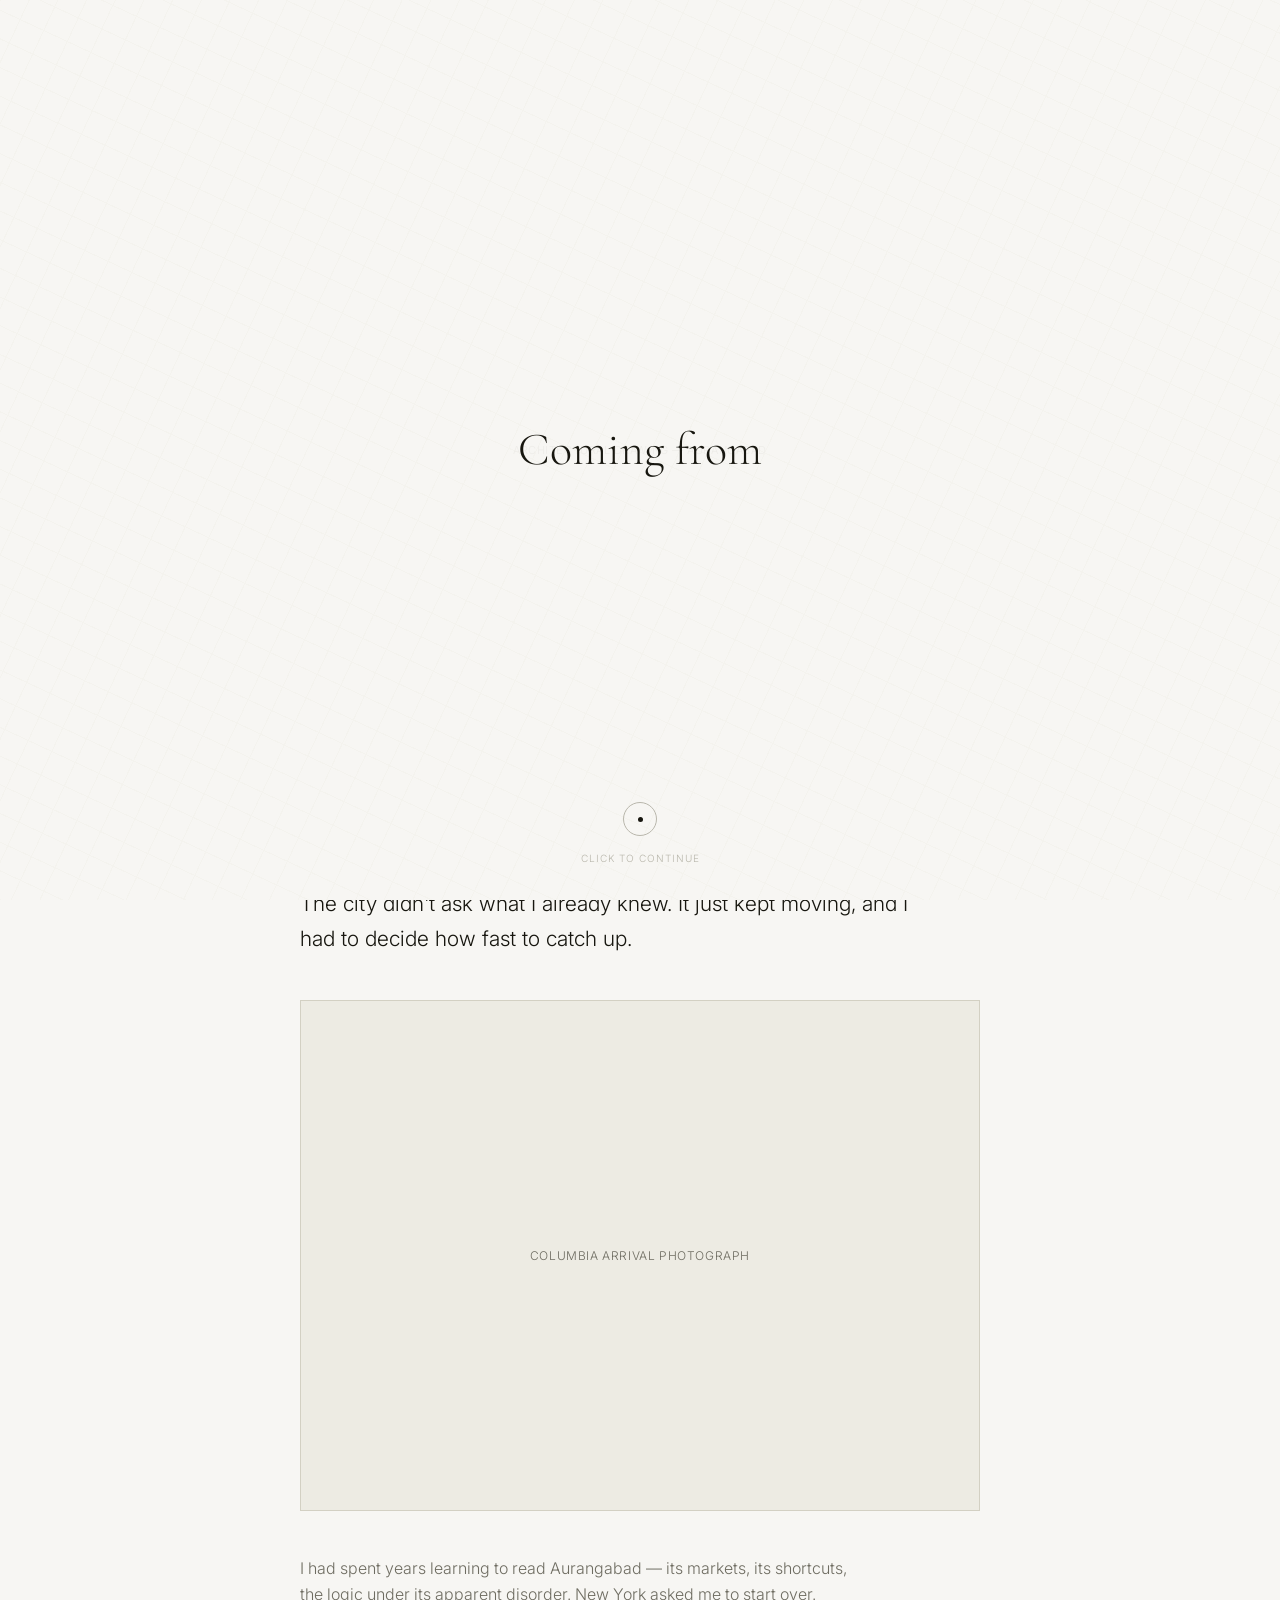
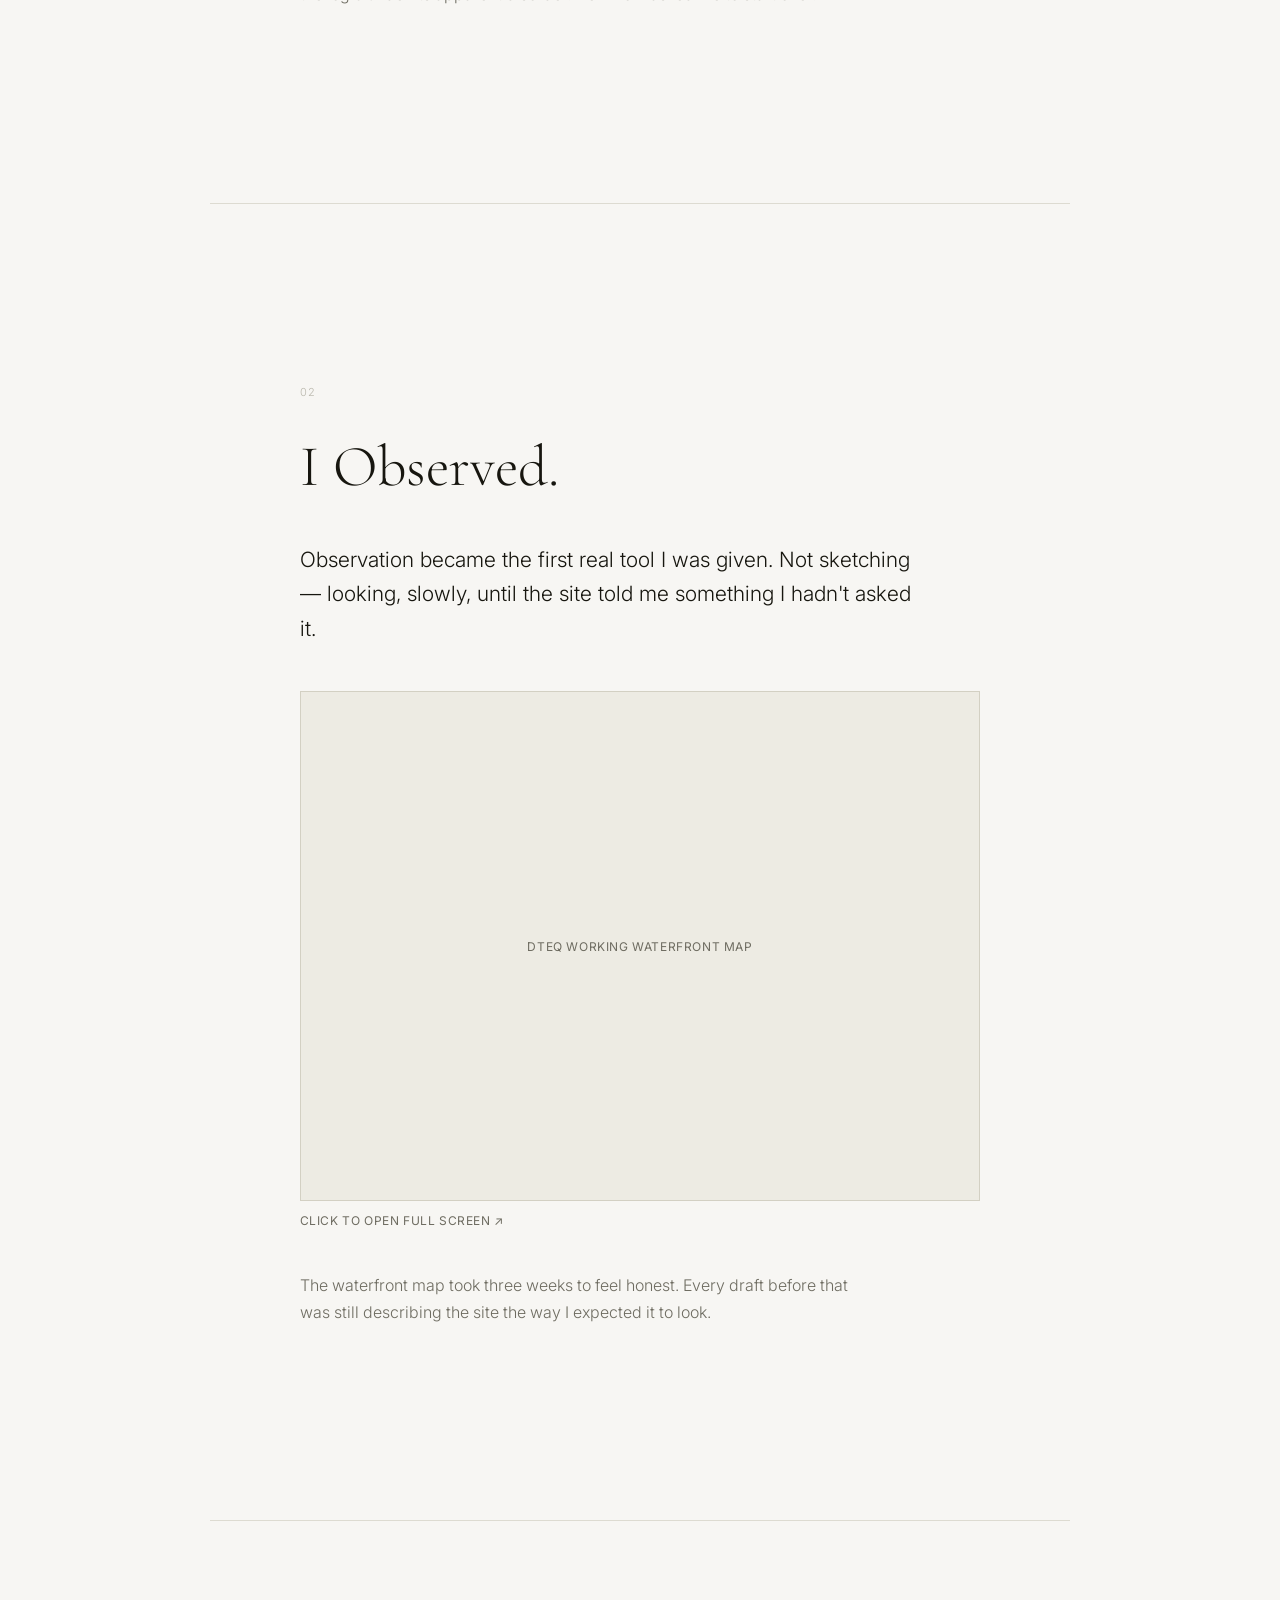
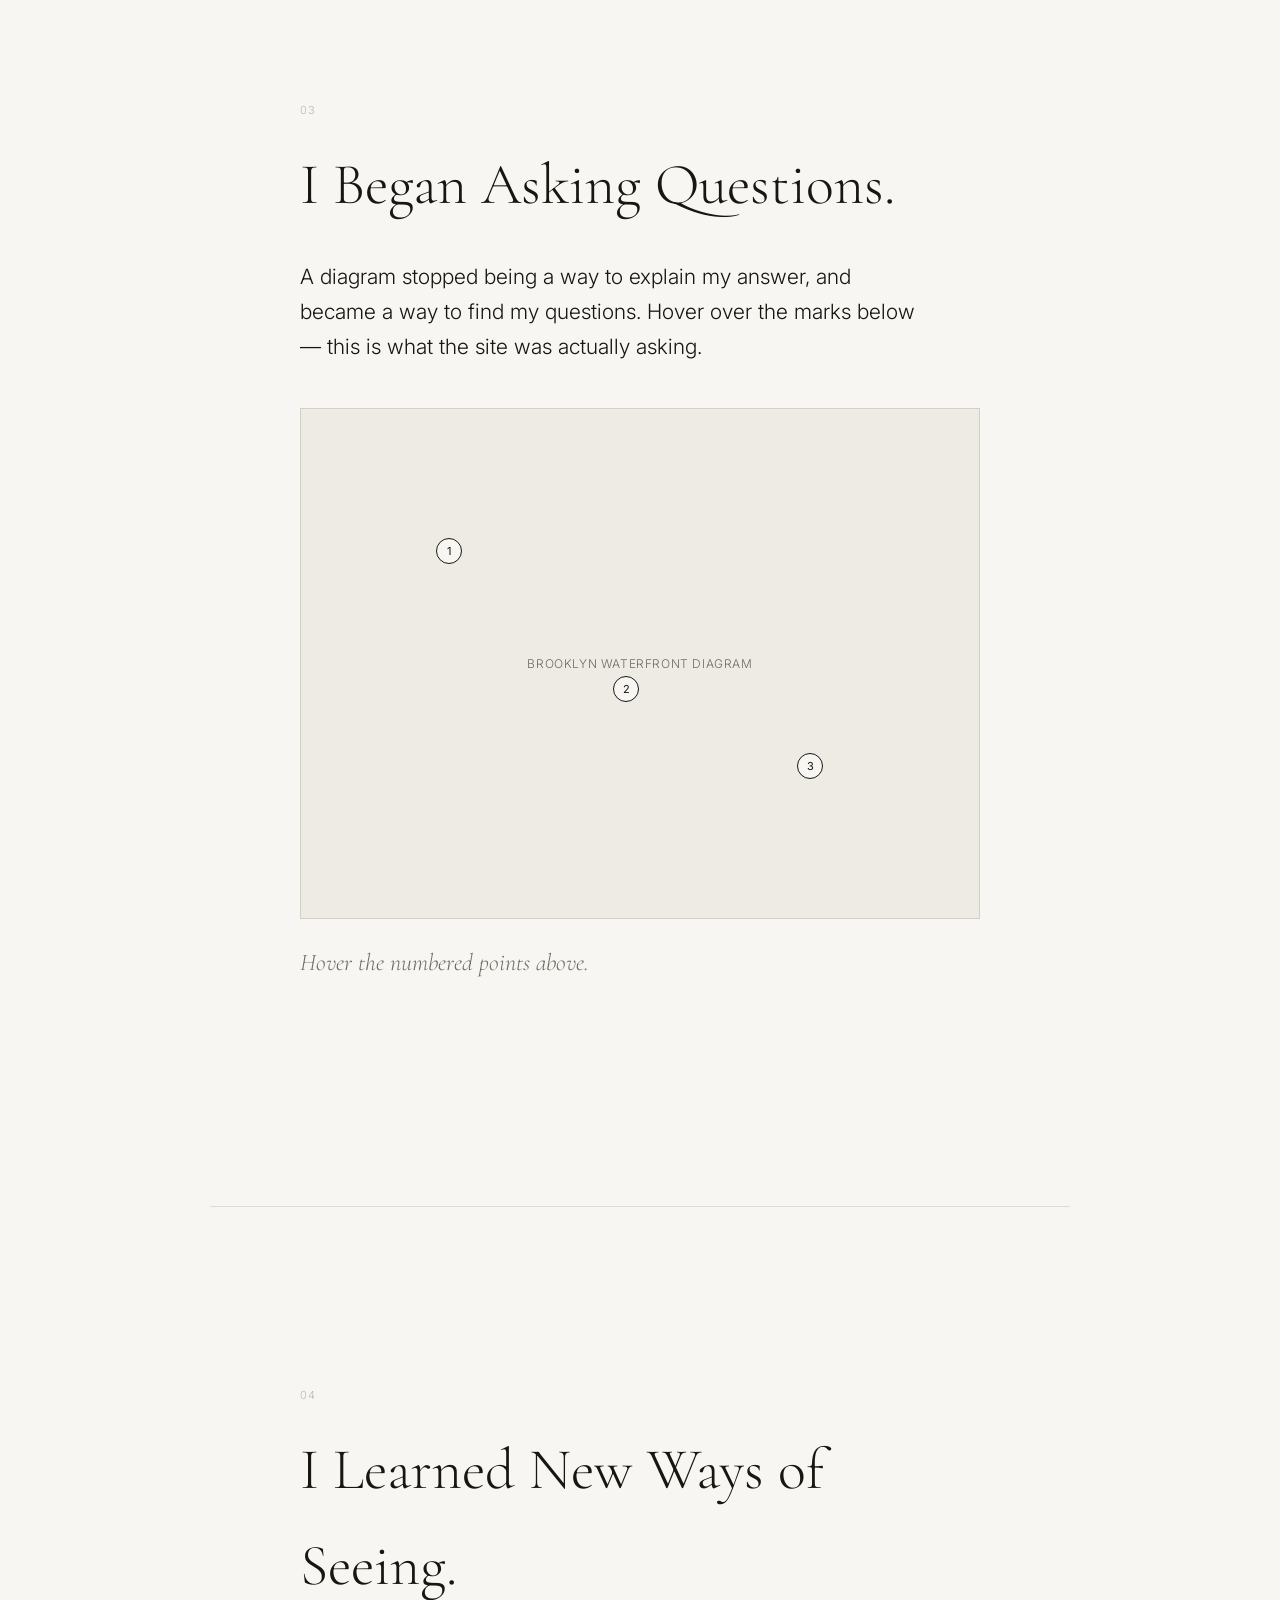
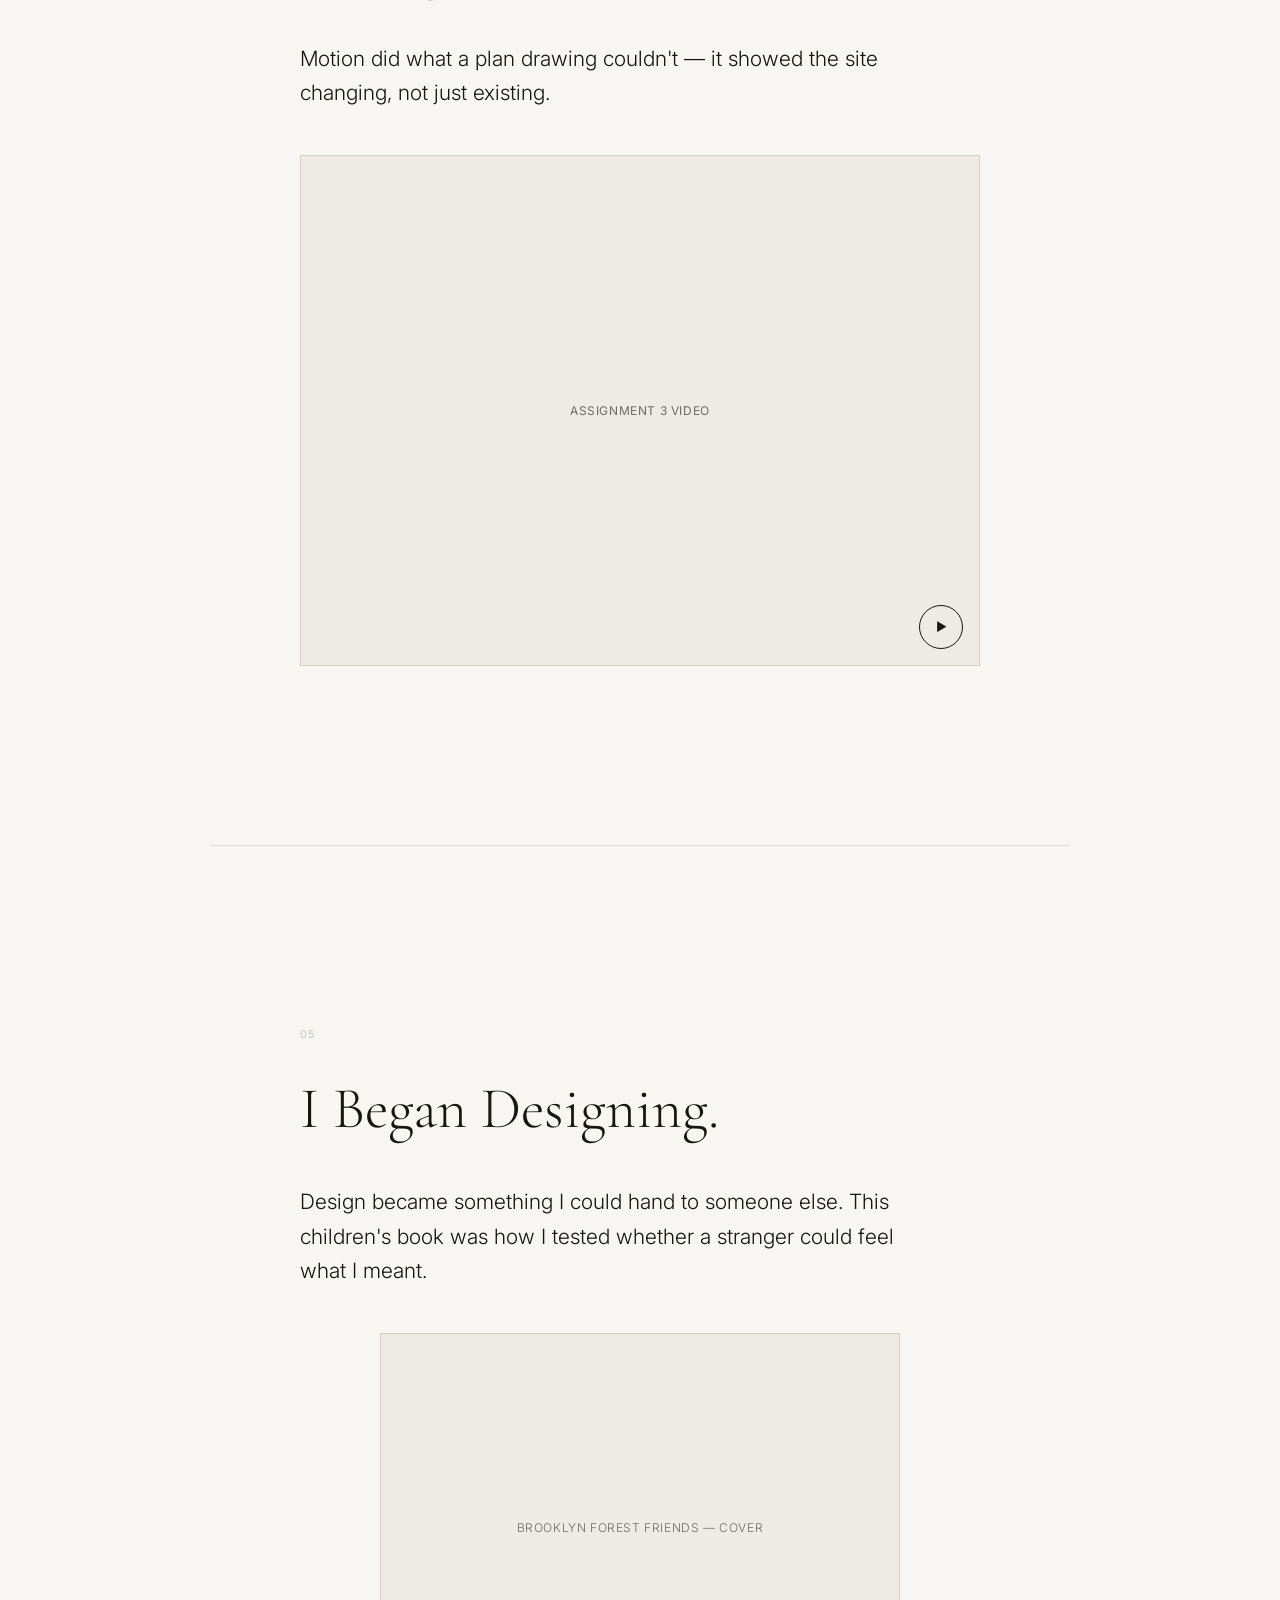
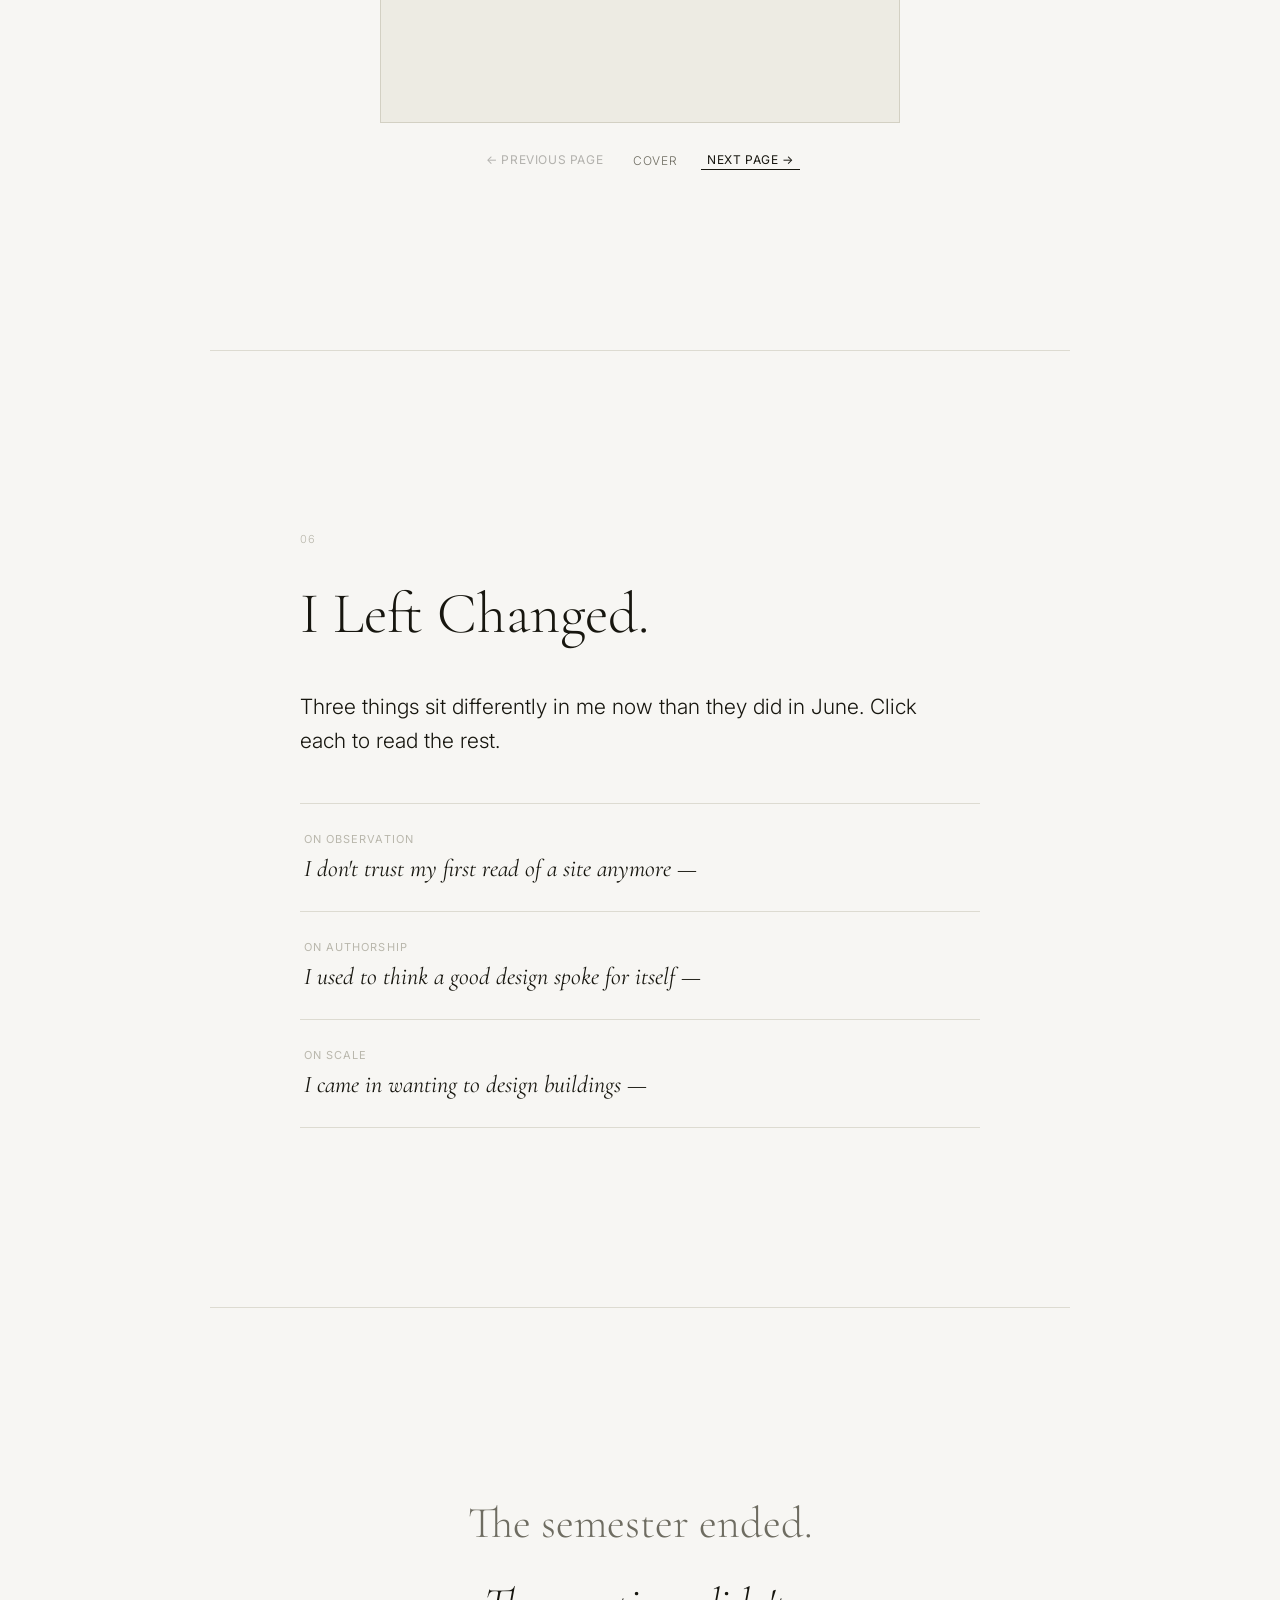
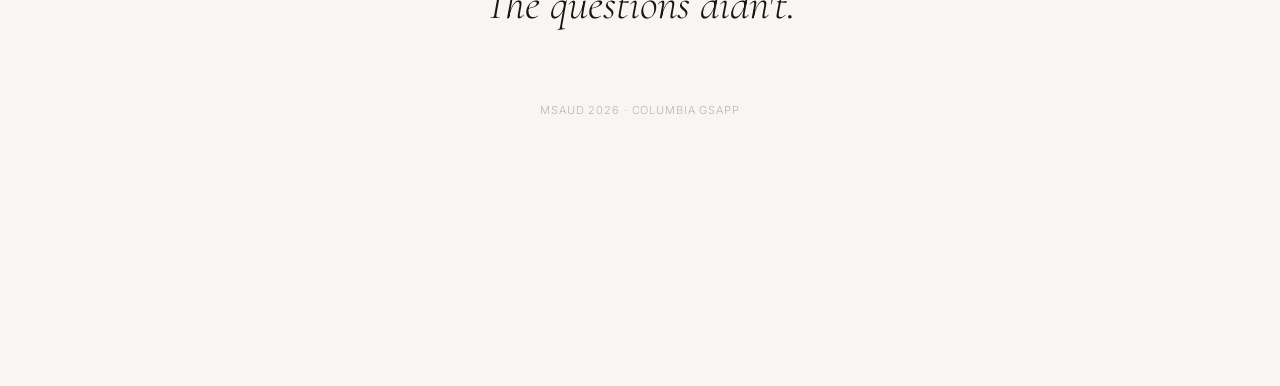
==== commit da9794df: "Add files via upload" ====
--- a/preview.html
+++ b/preview.html
@@ -3,780 +3,906 @@
 <head>
 <meta charset="UTF-8">
 <meta name="viewport" content="width=device-width, initial-scale=1.0">
-<title>This Summer Changed How I See Cities</title>
+<title>A Summer of Learning How to Read a City</title>
 <style>/* =================================================================
-   THIS SUMMER CHANGED HOW I SEE CITIES
-   A scroll-based visual essay.
-
-   TYPE SYSTEM
-   Display / chapter titles : "Fraunces"     (editorial serif, warm, slightly idiosyncratic)
-   Body                     : "Inter"        (quiet, neutral, legible at length)
-   Labels / captions / nav  : "IBM Plex Mono" (utility voice — numbers, metadata)
-
-   COLOR SYSTEM
-   --paper   : page background
-   --ink     : primary text
-   --ink-60  : secondary text
-   --line    : hairline dividers
-   --blue    : Columbia blue, used only as a whisper (progress rail, one accent per chapter)
-   ================================================================= */
-
-@import url('https://fonts.googleapis.com/css2?family=Fraunces:ital,opsz,wght@0,9..144,300;0,9..144,400;0,9..144,500;1,9..144,400&family=Inter:wght@300;400;500&family=IBM+Plex+Mono:wght@400;500&display=swap');
+   A SUMMER OF LEARNING HOW TO READ A CITY
+   Editorial / architectural-exhibition visual language.
+
+   TYPE
+   Display : "Cormorant Garamond" — quiet, elegant serif (Gentlewoman/Kinfolk register)
+   Body    : "Inter" — neutral, gets out of the way
+   Labels  : Inter, uppercase, wide tracking — the "wall label" voice
+
+   COLOR
+   No bright colors. No gradients. No glassmorphism.
+   Paper, ink, and a single warm neutral for placeholders.
+   ================================================================= */
+
+@import url('https://fonts.googleapis.com/css2?family=Cormorant+Garamond:ital,wght@0,300;0,400;0,500;1,400&family=Inter:wght@300;400;500&display=swap');
 
 :root {
-  --paper: #FBFBF9;
-  --ink: #131313;
-  --ink-60: #6B6B68;
-  --ink-35: #B4B3AE;
-  --line: #E4E3DE;
-  --blue: #A9C7DA;
-  --blue-deep: #6E93AA;
-
-  --serif: 'Fraunces', Georgia, serif;
+  --paper: #F7F6F3;
+  --ink: #17160F;
+  --ink-60: #6E6C61;
+  --ink-35: #B9B7AC;
+  --line: #DDDBD1;
+  --placeholder: #EDEBE3;
+  --placeholder-line: #D3D0C3;
+
+  --serif: 'Cormorant Garamond', Georgia, serif;
   --sans: 'Inter', -apple-system, sans-serif;
-  --mono: 'IBM Plex Mono', 'Courier New', monospace;
-
-  --gutter: clamp(24px, 6vw, 96px);
+
+  --gutter: clamp(24px, 7vw, 120px);
 }
 
 * { box-sizing: border-box; }
-
-html {
-  scroll-behavior: smooth;
-}
-
+html { scroll-behavior: smooth; }
 body {
   margin: 0;
   background: var(--paper);
   color: var(--ink);
   font-family: var(--sans);
-  font-weight: 400;
-  line-height: 1.6;
+  font-weight: 300;
+  line-height: 1.65;
   -webkit-font-smoothing: antialiased;
-}
-
+  overflow-x: hidden;
+}
 @media (prefers-reduced-motion: reduce) {
   html { scroll-behavior: auto; }
   * { animation-duration: 0.01ms !important; transition-duration: 0.01ms !important; }
 }
-
-img { max-width: 100%; display: block; }
-button { font-family: inherit; }
+button { font-family: inherit; cursor: pointer; }
+
+/* Body scroll is locked while the intro is active */
+body.intro-active { overflow: hidden; height: 100vh; }
 
 /* -----------------------------------------------------------------
-   PROGRESS RAIL — the signature element.
-   A hairline that fills as you descend through the essay, like a
-   bookmark ribbon slowly being pulled out.
+   PLACEHOLDER — used everywhere a real image/video eventually goes
    ----------------------------------------------------------------- */
-.progress-rail {
-  position: fixed;
-  top: 0;
-  left: 0;
-  width: 2px;
-  height: 100vh;
-  background: var(--line);
-  z-index: 100;
-}
-.progress-fill {
+.photo-placeholder {
   width: 100%;
-  height: 0%;
-  background: var(--blue-deep);
-  transition: height 0.05s linear;
-}
-
-/* -----------------------------------------------------------------
-   NAV
-   ----------------------------------------------------------------- */
-.site-nav {
-  position: fixed;
-  top: 0;
-  left: 0;
-  right: 0;
-  display: flex;
-  justify-content: space-between;
-  align-items: center;
-  padding: 22px var(--gutter) 22px calc(var(--gutter) + 14px);
-  font-family: var(--mono);
-  font-size: 11px;
-  letter-spacing: 0.06em;
-  text-transform: uppercase;
-  color: var(--ink-60);
-  z-index: 90;
-  pointer-events: none;
-  mix-blend-mode: difference;
-}
-.site-nav span { color: var(--paper); }
-
-/* -----------------------------------------------------------------
-   LANDING
-   ----------------------------------------------------------------- */
-.landing {
-  min-height: 100vh;
-  display: flex;
-  flex-direction: column;
-  justify-content: center;
-  align-items: flex-start;
-  padding: 0 var(--gutter);
-  position: relative;
-}
-
-.landing-content { max-width: 900px; }
-
-.eyebrow {
-  font-family: var(--mono);
-  font-size: 12px;
-  letter-spacing: 0.08em;
-  text-transform: uppercase;
-  color: var(--ink-60);
-  margin: 0 0 28px;
-}
-
-.landing-title {
-  font-family: var(--serif);
-  font-weight: 400;
-  font-size: clamp(48px, 9vw, 108px);
-  line-height: 1.02;
-  letter-spacing: -0.01em;
-  margin: 0 0 32px;
-}
-.landing-title span { display: block; overflow: hidden; }
-
-.landing-subtitle {
-  font-size: clamp(16px, 2vw, 20px);
-  color: var(--ink-60);
-  max-width: 520px;
-  font-weight: 300;
-}
-
-.scroll-cue {
-  position: absolute;
-  bottom: 48px;
-  left: var(--gutter);
-  display: flex;
-  align-items: center;
-  gap: 12px;
-  font-family: var(--mono);
-  font-size: 11px;
-  letter-spacing: 0.08em;
-  text-transform: uppercase;
-  color: var(--ink-60);
-}
-.scroll-cue-line {
-  width: 1px;
-  height: 40px;
-  background: var(--ink-35);
-  position: relative;
-  overflow: hidden;
-}
-.scroll-cue-line::after {
-  content: '';
-  position: absolute;
-  top: -100%;
-  left: 0;
-  width: 100%;
-  height: 100%;
-  background: var(--blue-deep);
-  animation: scrollpulse 2.2s ease-in-out infinite;
-}
-@keyframes scrollpulse {
-  0% { top: -100%; }
-  60% { top: 100%; }
-  100% { top: 100%; }
-}
-
-/* -----------------------------------------------------------------
-   CHAPTERS — shared editorial rhythm
-   ----------------------------------------------------------------- */
-.chapter {
-  max-width: 1180px;
-  margin: 0 auto;
-  padding: clamp(80px, 14vw, 200px) var(--gutter) clamp(40px, 8vw, 100px);
-}
-
-.chapter-head {
-  display: flex;
-  align-items: baseline;
-  gap: 20px;
-  margin-bottom: clamp(28px, 5vw, 56px);
-}
-
-.chapter-number {
-  font-family: var(--mono);
-  font-size: 13px;
-  color: var(--blue-deep);
-  letter-spacing: 0.04em;
-}
-
-.chapter-title {
-  font-family: var(--serif);
-  font-weight: 400;
-  font-size: clamp(34px, 5.5vw, 64px);
-  letter-spacing: -0.01em;
-  margin: 0;
-}
-
-.text-block {
-  max-width: 760px;
-  margin: 0 0 clamp(40px, 6vw, 72px);
-}
-.text-block.narrow { max-width: 620px; }
-.text-block.quiet { max-width: 680px; }
-
-.lede {
-  font-size: clamp(19px, 2.2vw, 25px);
-  font-weight: 300;
-  line-height: 1.55;
-  color: var(--ink);
-}
-.lede-large {
-  font-family: var(--serif);
-  font-size: clamp(28px, 4vw, 44px);
-  font-weight: 300;
-  font-style: italic;
-  line-height: 1.4;
-  color: var(--ink);
-}
-
-.text-block p:not(.lede):not(.lede-large) {
-  font-size: 17px;
-  color: var(--ink-60);
-  font-weight: 300;
-}
-
-/* -----------------------------------------------------------------
-   IMAGES
-   ----------------------------------------------------------------- */
-figure { margin: 0; }
-figcaption {
-  font-family: var(--mono);
-  font-size: 11px;
-  letter-spacing: 0.03em;
-  color: var(--ink-60);
-  margin-top: 12px;
-}
-
-.image-placeholder {
-  width: 100%;
-  aspect-ratio: 16 / 10;
-  background:
-    repeating-linear-gradient(135deg, #EFEEE9, #EFEEE9 12px, #F6F5F1 12px, #F6F5F1 24px);
-  border: 1px solid var(--line);
+  aspect-ratio: 4 / 3;
+  background: var(--placeholder);
+  border: 1px solid var(--placeholder-line);
   display: flex;
   align-items: center;
   justify-content: center;
   text-align: center;
   padding: 24px;
-}
-.image-placeholder.tall { aspect-ratio: 4 / 5; }
-.image-placeholder.wide { aspect-ratio: 21 / 9; }
-
-.placeholder-label {
-  font-family: var(--mono);
+  position: relative;
+}
+.photo-placeholder--large { aspect-ratio: 16 / 10; max-width: 1100px; margin: 0 auto; }
+.photo-placeholder--video { aspect-ratio: 16/9; max-width: 1000px; margin: 0 auto; background: #111; border-color: #111; }
+.photo-placeholder--video .placeholder-tag { color: #999; }
+.placeholder-tag {
+  font-family: var(--sans);
   font-size: 12px;
+  letter-spacing: 0.05em;
+  text-transform: uppercase;
   color: var(--ink-60);
-  max-width: 240px;
-}
-
-.full-image {
-  width: 100vw;
+  max-width: 260px;
+}
+
+/* =================================================================
+   INTRO SEQUENCE
+   ================================================================= */
+.intro {
+  position: fixed;
+  inset: 0;
+  z-index: 500;
+  background: var(--paper);
+  display: flex;
+  align-items: center;
+  justify-content: center;
+  overflow: hidden;
+  cursor: pointer;
+}
+.intro.is-closing { animation: introOut 0.9s ease forwards; }
+@keyframes introOut { to { opacity: 0; visibility: hidden; } }
+
+.intro-bg {
+  position: absolute;
+  inset: 0;
+  display: flex;
+  align-items: center;
+  justify-content: center;
+  opacity: 0;
+  transform: scale(1);
+  transition: opacity 1.4s ease, transform 6s ease;
+}
+.intro-bg--drawing {
+  opacity: 0.14;
+  background: repeating-linear-gradient(115deg, #E5E2D6, #E5E2D6 1px, transparent 1px, transparent 26px),
+              repeating-linear-gradient(25deg, #E5E2D6, #E5E2D6 1px, transparent 1px, transparent 26px);
+}
+.intro.step-3 .intro-bg--drawing,
+.intro.step-4 .intro-bg--drawing { transform: scale(1.15); opacity: 0.07; }
+.intro.step-5 .intro-bg--drawing { opacity: 0; }
+
+.intro-bg--columbia {
+  background: #E8E6DC;
+  opacity: 0;
+}
+.intro.step-4 .intro-bg--columbia,
+.intro.step-5 .intro-bg--columbia { opacity: 1; }
+
+.intro-bg .placeholder-tag { color: var(--ink-35); font-size: 11px; }
+
+.intro-steps {
   position: relative;
+  z-index: 2;
+  text-align: center;
+  max-width: 640px;
+  padding: 0 24px;
+}
+.intro-step {
+  display: none;
+  font-family: var(--serif);
+  font-weight: 300;
+  font-size: clamp(28px, 5vw, 46px);
+  line-height: 1.3;
+  color: var(--ink);
+  animation: introTextIn 1s ease;
+}
+.intro-step.is-active { display: block; }
+@keyframes introTextIn {
+  from { opacity: 0; transform: translateY(14px); }
+  to { opacity: 1; transform: translateY(0); }
+}
+.intro-emph { font-style: italic; }
+
+.intro-final { display: none; }
+.intro-final.is-active { display: block; }
+.intro-final p { margin: 0 0 8px; }
+
+.btn-begin {
+  margin-top: 36px;
+  padding: 16px 36px;
+  background: transparent;
+  border: 1px solid var(--ink);
+  color: var(--ink);
+  font-family: var(--sans);
+  font-size: 12px;
+  letter-spacing: 0.12em;
+  text-transform: uppercase;
+  transition: background 0.4s ease, color 0.4s ease;
+}
+.btn-begin:hover { background: var(--ink); color: var(--paper); }
+
+.intro-advance {
+  position: absolute;
+  bottom: 64px;
   left: 50%;
-  right: 50%;
-  margin-left: -50vw;
-  margin-right: -50vw;
-  padding: 0 var(--gutter);
-  margin-bottom: clamp(40px, 6vw, 72px);
-}
-.full-image figcaption { padding: 0 4px; }
-
-.image-pair {
-  display: grid;
-  grid-template-columns: 1fr 1fr;
-  gap: var(--gutter);
-  margin-bottom: clamp(40px, 6vw, 72px);
-}
-@media (max-width: 720px) {
-  .image-pair { grid-template-columns: 1fr; }
-}
-
-.image-grid-3 {
-  display: grid;
-  grid-template-columns: repeat(3, 1fr);
-  gap: 28px;
-  margin-bottom: clamp(40px, 6vw, 72px);
-}
-@media (max-width: 720px) {
-  .image-grid-3 { grid-template-columns: 1fr; }
-}
-
-.process-strip {
-  display: grid;
-  grid-template-columns: repeat(3, 1fr);
-  gap: 28px;
-  margin-bottom: clamp(40px, 6vw, 72px);
-  align-items: end;
-}
-.process-strip figure:nth-child(3) .image-placeholder { aspect-ratio: 4/3; border-color: var(--blue-deep); }
-@media (max-width: 720px) {
-  .process-strip { grid-template-columns: 1fr; }
-}
-
-/* -----------------------------------------------------------------
-   CHAPTER 5 — AGENCY, interactive scales
-   ----------------------------------------------------------------- */
-.scales {
+  transform: translateX(-50%);
+  width: 34px;
+  height: 34px;
+  border-radius: 50%;
+  border: 1px solid var(--ink-35);
+  background: none;
+  z-index: 2;
+}
+.intro-advance-dot {
+  display: block;
+  width: 5px;
+  height: 5px;
+  border-radius: 50%;
+  background: var(--ink);
+  margin: 0 auto;
+  animation: bob 1.8s ease-in-out infinite;
+}
+@keyframes bob { 0%,100% { transform: translateY(-2px); } 50% { transform: translateY(3px); } }
+.intro.step-5 .intro-advance { display: none; }
+
+.intro-hint {
+  position: absolute;
+  bottom: 24px;
+  left: 50%;
+  transform: translateX(-50%);
+  font-size: 10px;
+  letter-spacing: 0.1em;
+  text-transform: uppercase;
+  color: var(--ink-35);
+}
+.intro.step-5 .intro-hint { display: none; }
+
+/* =================================================================
+   DOT NAVIGATION
+   ================================================================= */
+.dot-nav {
+  position: fixed;
+  left: clamp(18px, 3vw, 40px);
+  top: 50%;
+  transform: translateY(-50%);
+  z-index: 80;
+  display: flex;
+  flex-direction: column;
+  gap: 22px;
+  opacity: 0;
+  transition: opacity 0.6s ease;
+}
+.dot-nav.is-visible { opacity: 1; }
+
+.dot {
+  position: relative;
+  display: block;
+  width: 20px;
+  height: 20px;
+  display: flex;
+  align-items: center;
+}
+.dot span {
+  width: 6px;
+  height: 6px;
+  border-radius: 50%;
+  background: var(--ink-35);
+  transition: all 0.35s ease;
+  display: block;
+}
+.dot:hover span,
+.dot.is-active span {
+  background: var(--ink);
+  width: 9px;
+  height: 9px;
+}
+.dot::after {
+  content: attr(data-label);
+  position: absolute;
+  left: 22px;
+  top: 50%;
+  transform: translateY(-50%);
+  white-space: nowrap;
+  font-size: 11px;
+  letter-spacing: 0.04em;
+  color: var(--ink);
+  background: var(--paper);
+  padding: 3px 8px;
+  opacity: 0;
+  pointer-events: none;
+  transition: opacity 0.25s ease;
+}
+.dot:hover::after { opacity: 1; }
+
+/* =================================================================
+   MAIN CONTENT / CHAPTERS
+   ================================================================= */
+main { padding-left: 0; }
+
+.essay-title {
+  max-width: 900px;
+  margin: 0 auto;
+  padding: clamp(120px, 18vw, 220px) var(--gutter) clamp(60px, 10vw, 120px);
+  text-align: center;
+}
+.essay-title h1 {
+  font-family: var(--serif);
+  font-weight: 300;
+  font-size: clamp(34px, 6vw, 64px);
+  line-height: 1.15;
+  margin: 0 0 20px;
+}
+.essay-title p {
+  font-size: 15px;
+  color: var(--ink-60);
+  letter-spacing: 0.02em;
+}
+
+.chapter {
+  max-width: 860px;
+  margin: 0 auto;
+  padding: clamp(90px, 14vw, 180px) var(--gutter);
+  border-top: 1px solid var(--line);
+}
+
+.chapter-index {
+  display: block;
+  font-family: var(--sans);
+  font-size: 11px;
+  letter-spacing: 0.15em;
+  color: var(--ink-35);
+  margin-bottom: 18px;
+}
+
+.chapter-title {
+  font-family: var(--serif);
+  font-weight: 300;
+  font-size: clamp(36px, 6vw, 58px);
+  margin: 0 0 28px;
+}
+
+.chapter-lede {
+  font-size: clamp(18px, 2vw, 21px);
+  font-weight: 300;
+  color: var(--ink);
+  max-width: 620px;
+  margin: 0 0 44px;
+}
+
+.chapter-body {
+  font-size: 16px;
+  color: var(--ink-60);
+  max-width: 560px;
+  margin-top: 44px;
+}
+
+.photo-pause { margin: 0 0 12px; }
+
+/* =================================================================
+   CHAPTER 2 — MAP LIGHTBOX
+   ================================================================= */
+.map-trigger {
+  display: block;
+  width: 100%;
+  background: none;
+  border: none;
+  padding: 0;
+  text-align: left;
+  position: relative;
+}
+.map-trigger-label {
+  display: inline-block;
+  margin-top: 12px;
+  font-size: 12px;
+  letter-spacing: 0.05em;
+  text-transform: uppercase;
+  color: var(--ink-60);
+}
+
+.lightbox {
+  position: fixed;
+  inset: 0;
+  z-index: 300;
+  background: var(--paper);
+  display: flex;
+  align-items: center;
+  justify-content: center;
+  padding: 60px var(--gutter);
+  opacity: 0;
+  visibility: hidden;
+  transition: opacity 0.5s ease, visibility 0.5s;
+}
+.lightbox.is-open { opacity: 1; visibility: visible; }
+.lightbox-content { width: 100%; }
+
+.lightbox-close {
+  position: absolute;
+  top: 32px;
+  right: var(--gutter);
+  background: none;
+  border: 1px solid var(--ink-35);
+  padding: 8px 16px;
+  font-size: 11px;
+  letter-spacing: 0.08em;
+  text-transform: uppercase;
+  color: var(--ink);
+}
+
+/* =================================================================
+   CHAPTER 3 — ANNOTATED DIAGRAM
+   ================================================================= */
+.annotated-diagram { position: relative; margin-bottom: 24px; }
+.annotation-point {
+  position: absolute;
+  width: 26px;
+  height: 26px;
+  border-radius: 50%;
+  background: var(--paper);
+  border: 1px solid var(--ink);
+  color: var(--ink);
+  font-size: 11px;
+  transform: translate(-50%, -50%);
+  transition: background 0.25s ease, color 0.25s ease;
+}
+.annotation-point:hover,
+.annotation-point.is-active { background: var(--ink); color: var(--paper); }
+
+.annotation-display {
+  font-family: var(--serif);
+  font-style: italic;
+  font-size: clamp(18px, 2.2vw, 24px);
+  color: var(--ink-60);
+  min-height: 60px;
+  max-width: 560px;
+  transition: opacity 0.3s ease;
+}
+
+/* =================================================================
+   CHAPTER 4 — CINEMATIC VIDEO MODAL
+   ================================================================= */
+.video-trigger { display: block; width: 100%; background: none; border: none; padding: 0; }
+.play-icon {
+  position: absolute;
+  bottom: 16px;
+  right: 16px;
+  width: 44px;
+  height: 44px;
+  border-radius: 50%;
+  border: 1px solid var(--ink);
+  display: flex;
+  align-items: center;
+  justify-content: center;
+  font-size: 12px;
+  color: var(--ink);
+}
+
+.cine-modal {
+  position: fixed;
+  inset: 0;
+  z-index: 300;
+  background: #0C0C0A;
+  display: flex;
+  align-items: center;
+  justify-content: center;
+  padding: 60px var(--gutter);
+  opacity: 0;
+  visibility: hidden;
+  transition: opacity 0.6s ease, visibility 0.6s;
+}
+.cine-modal.is-open { opacity: 1; visibility: visible; }
+.cine-modal .lightbox-close { border-color: #555; color: #eee; }
+.cine-modal-content { width: 100%; }
+
+/* =================================================================
+   CHAPTER 5 — PAGE-FLIP BOOK
+   ================================================================= */
+.book {
+  position: relative;
+  max-width: 520px;
+  margin: 0 auto;
+  aspect-ratio: 4/3;
+  perspective: 1800px;
+}
+.book-page {
+  position: absolute;
+  inset: 0;
+  transform-origin: left center;
+  transition: transform 0.85s cubic-bezier(0.65, 0, 0.35, 1);
+  backface-visibility: hidden;
+  z-index: 1;
+}
+.book-page[data-page="0"] { z-index: 4; }
+.book-page[data-page="1"] { z-index: 3; }
+.book-page[data-page="2"] { z-index: 2; }
+.book-page[data-page="3"] { z-index: 1; }
+.book-page.is-flipped { transform: rotateY(-160deg); }
+
+.book-controls {
+  display: flex;
+  align-items: center;
+  justify-content: center;
+  gap: 24px;
+  margin-top: 28px;
+  font-size: 12px;
+  letter-spacing: 0.05em;
+  text-transform: uppercase;
+  color: var(--ink-60);
+}
+.book-controls button {
+  background: none;
+  border: none;
+  color: var(--ink);
+  font-size: 12px;
+  letter-spacing: 0.05em;
+  text-transform: uppercase;
+  border-bottom: 1px solid var(--ink);
+  padding-bottom: 2px;
+}
+.book-controls button:disabled { opacity: 0.3; border-color: transparent; cursor: default; }
+
+/* =================================================================
+   CHAPTER 6 — EXPANDING REFLECTION CARDS
+   ================================================================= */
+.reflection-cards {
   display: flex;
   flex-direction: column;
   border-top: 1px solid var(--line);
-  margin-bottom: 40px;
-}
-.scale-item {
-  display: flex;
-  justify-content: space-between;
-  align-items: baseline;
-  width: 100%;
+}
+.reflection-card {
   background: none;
   border: none;
   border-bottom: 1px solid var(--line);
-  padding: 22px 4px;
-  cursor: pointer;
   text-align: left;
-  transition: padding-left 0.25s ease, color 0.25s ease;
-}
-.scale-item:hover,
-.scale-item.active {
-  padding-left: 16px;
-  color: var(--blue-deep);
-}
-.scale-label {
+  padding: 28px 4px;
+  display: flex;
+  flex-direction: column;
+  gap: 8px;
+}
+.reflection-card-title {
+  font-size: 11px;
+  letter-spacing: 0.1em;
+  text-transform: uppercase;
+  color: var(--ink-35);
+}
+.reflection-card-preview {
   font-family: var(--serif);
-  font-size: clamp(22px, 3vw, 32px);
-}
-.scale-sub {
-  font-family: var(--mono);
-  font-size: 12px;
+  font-size: clamp(19px, 2.4vw, 24px);
+  font-style: italic;
+  color: var(--ink);
+}
+.reflection-card-full {
+  display: none;
+  font-family: var(--sans);
+  font-size: 15px;
+  font-weight: 300;
   color: var(--ink-60);
+  max-width: 600px;
+  line-height: 1.7;
+}
+.reflection-card.is-open .reflection-card-preview { display: none; }
+.reflection-card.is-open .reflection-card-full { display: block; }
+
+/* =================================================================
+   EPILOGUE
+   ================================================================= */
+.epilogue {
+  text-align: center;
+  padding-bottom: clamp(140px, 20vw, 260px);
+}
+.epilogue-line {
+  font-family: var(--serif);
+  font-size: clamp(28px, 4.5vw, 44px);
+  font-weight: 300;
+  color: var(--ink-60);
+  margin: 0 0 8px;
+}
+.epilogue-emph { color: var(--ink); font-style: italic; }
+.site-footer {
+  margin-top: 60px;
+  font-size: 11px;
+  letter-spacing: 0.08em;
   text-transform: uppercase;
-  letter-spacing: 0.04em;
-}
-.scale-item.active .scale-sub { color: var(--blue-deep); }
-
-.scale-detail {
-  max-width: 640px;
-  font-size: 17px;
-  color: var(--ink-60);
-  font-weight: 300;
-  min-height: 60px;
-  transition: opacity 0.3s ease;
-}
-
-/* -----------------------------------------------------------------
-   CHAPTER 6 — quiet chapter
-   ----------------------------------------------------------------- */
-.chapter-quiet {
-  background: #F5F4F0;
-  max-width: none;
-  padding-left: var(--gutter);
-  padding-right: var(--gutter);
-}
-.chapter-quiet .chapter-head,
-.chapter-quiet .text-block {
-  max-width: 900px;
-  margin-left: auto;
-  margin-right: auto;
-}
-.chapter-quiet .chapter-head { justify-content: center; }
-
-/* -----------------------------------------------------------------
-   CHAPTER 7 — questions
-   ----------------------------------------------------------------- */
-.questions-list {
-  list-style: none;
-  padding: 0;
-  margin: 0 0 clamp(60px, 10vw, 140px);
-  max-width: 800px;
-  border-top: 1px solid var(--line);
-}
-.questions-list li {
-  font-family: var(--serif);
-  font-style: italic;
-  font-size: clamp(20px, 3vw, 30px);
-  font-weight: 400;
-  line-height: 1.4;
-  padding: 28px 0;
-  border-bottom: 1px solid var(--line);
-}
-
-.site-footer {
-  font-family: var(--mono);
-  font-size: 11px;
-  letter-spacing: 0.04em;
-  text-transform: uppercase;
-  color: var(--ink-60);
-}
-
-/* -----------------------------------------------------------------
-   DIVIDER
-   ----------------------------------------------------------------- */
-.divider {
-  max-width: 1180px;
-  margin: 0 auto;
-  height: 1px;
-  background: var(--line);
-}
-
-/* -----------------------------------------------------------------
-   REVEAL ANIMATION
-   Applied via IntersectionObserver in script.js
-   ----------------------------------------------------------------- */
+  color: var(--ink-35);
+}
+
+/* =================================================================
+   REVEAL ON SCROLL
+   ================================================================= */
 .reveal {
   opacity: 0;
-  transform: translateY(24px);
-  transition: opacity 0.9s cubic-bezier(0.16, 1, 0.3, 1), transform 0.9s cubic-bezier(0.16, 1, 0.3, 1);
-}
-.reveal.is-visible {
-  opacity: 1;
-  transform: translateY(0);
-}
-
-.reveal-line {
-  transition: transform 0.9s cubic-bezier(0.16, 1, 0.3, 1), opacity 0.9s ease;
-  transform: translateY(100%);
-  opacity: 0;
-}
-.reveal-line.is-visible {
-  transform: translateY(0);
-  opacity: 1;
-}
-.reveal-line:nth-child(1) { transition-delay: 0.05s; }
-.reveal-line:nth-child(2) { transition-delay: 0.15s; }
-.reveal-line:nth-child(3) { transition-delay: 0.25s; }
-
-/* Subtle parallax targets */
-.full-image .image-placeholder,
-.image-pair .image-placeholder {
-  will-change: transform;
+  transform: translateY(22px);
+  transition: opacity 1s cubic-bezier(0.16,1,0.3,1), transform 1s cubic-bezier(0.16,1,0.3,1);
+}
+.reveal.is-visible { opacity: 1; transform: translateY(0); }
+
+@media (max-width: 640px) {
+  .dot-nav { display: none; }
 }
 </style>
 </head>
 <body>
 
-  <!-- ============================================= -->
-  <!-- SCROLL PROGRESS INDICATOR -->
-  <!-- ============================================= -->
-  <div class="progress-rail" aria-hidden="true">
-    <div class="progress-fill" id="progressFill"></div>
+  <!-- =============================================================
+       INTRO SEQUENCE
+       A click-through opening. Each click advances .intro-step.
+       Background drawing (Aurangabad) fades/zooms into the Columbia
+       photograph across the sequence. Ends with "Begin Walking",
+       which dismisses the intro and unlocks scrolling.
+       ============================================================= -->
+  <div class="intro" id="intro">
+    <div class="intro-bg intro-bg--drawing" id="introBgDrawing">
+      <!-- Replace: a faint architectural drawing from Aurangabad, very low opacity -->
+      <span class="placeholder-tag">Architectural drawing — Aurangabad</span>
+    </div>
+    <div class="intro-bg intro-bg--columbia" id="introBgColumbia">
+      <!-- Replace: a Columbia campus / NYC photograph -->
+      <span class="placeholder-tag">Columbia GSAPP photograph</span>
+    </div>
+
+    <div class="intro-steps">
+      <p class="intro-step is-active" data-step="0">Coming from</p>
+      <p class="intro-step" data-step="1">Coming from<br><span class="intro-emph">a city called</span></p>
+      <p class="intro-step" data-step="2"><span class="intro-emph">Aurangabad, India.</span></p>
+      <p class="intro-step" data-step="3">I thought<br>I knew<br>how to read cities.</p>
+      <p class="intro-step" data-step="4">I arrived<br><span class="intro-emph">in New York.</span></p>
+      <div class="intro-step intro-final" data-step="5">
+        <p>There was only<br>one thing left to do.</p>
+        <p class="intro-emph">Learn how<br>to read the city.</p>
+        <button class="btn-begin" id="btnBegin">Begin Walking</button>
+      </div>
+    </div>
+
+    <button class="intro-advance" id="introAdvance" aria-label="Continue">
+      <span class="intro-advance-dot"></span>
+    </button>
+    <p class="intro-hint">Click to continue</p>
   </div>
 
-  <!-- ============================================= -->
-  <!-- MINIMAL NAV -->
-  <!-- ============================================= -->
-  <nav class="site-nav">
-    <span class="nav-mark">TANVI KARWA — MSAUD 2026</span>
-    <span class="nav-chapter" id="navChapter">Prologue</span>
+  <!-- =============================================================
+       DOT NAVIGATION
+       Vertical, left edge. Active dot grows. Hover reveals label.
+       ============================================================= -->
+  <nav class="dot-nav" id="dotNav" aria-hidden="true">
+    <a class="dot" href="#ch1" data-label="I Arrived"><span></span></a>
+    <a class="dot" href="#ch2" data-label="I Observed"><span></span></a>
+    <a class="dot" href="#ch3" data-label="I Began Asking Questions"><span></span></a>
+    <a class="dot" href="#ch4" data-label="I Learned New Ways of Seeing"><span></span></a>
+    <a class="dot" href="#ch5" data-label="I Began Designing"><span></span></a>
+    <a class="dot" href="#ch6" data-label="I Left Changed"><span></span></a>
+    <a class="dot" href="#epilogue" data-label="Epilogue"><span></span></a>
   </nav>
 
-  <!-- ============================================= -->
-  <!-- LANDING -->
-  <!-- ============================================= -->
-  <section class="landing" id="landing">
-    <div class="landing-content">
-      <p class="eyebrow reveal">A Summer at GSAPP · 2026</p>
-      <h1 class="landing-title">
-        <span class="reveal-line">This summer</span>
-        <span class="reveal-line">changed how I</span>
-        <span class="reveal-line">see cities.</span>
-      </h1>
-      <p class="landing-subtitle reveal">
-        <!-- Replace with your own one-line framing of the piece -->
-        A record of what shifted — in the way I look, draw, argue, and imagine — across ten weeks of urban design.
+  <main id="mainContent">
+
+    <!-- Title, shown once the visitor begins walking -->
+    <header class="essay-title">
+      <h1>A Summer of Learning How to Read a City</h1>
+      <p>A personal reflection on twelve weeks at Columbia GSAPP.</p>
+    </header>
+
+    <!-- =========================================================
+         CHAPTER 01 — I ARRIVED
+         Interaction: quiet reveal, no gimmick — the calm opening
+         ========================================================= -->
+    <section class="chapter" id="ch1">
+      <span class="chapter-index">01</span>
+      <h2 class="chapter-title reveal">I Arrived.</h2>
+      <p class="chapter-lede reveal">
+        <!-- Replace: your first reflection on arriving -->
+        The city didn't ask what I already knew. It just kept moving, and I had to
+        decide how fast to catch up.
       </p>
+      <figure class="photo-pause reveal">
+        <div class="photo-placeholder">
+          <span class="placeholder-tag">Columbia Arrival Photograph</span>
+        </div>
+      </figure>
+      <p class="chapter-body reveal">
+        <!-- Replace -->
+        I had spent years learning to read Aurangabad — its markets, its shortcuts,
+        the logic under its apparent disorder. New York asked me to start over.
+      </p>
+    </section>
+
+    <!-- =========================================================
+         CHAPTER 02 — I OBSERVED
+         Interaction: map opens fullscreen on click
+         ========================================================= -->
+    <section class="chapter" id="ch2">
+      <span class="chapter-index">02</span>
+      <h2 class="chapter-title reveal">I Observed.</h2>
+      <p class="chapter-lede reveal">
+        <!-- Replace -->
+        Observation became the first real tool I was given. Not sketching — looking,
+        slowly, until the site told me something I hadn't asked it.
+      </p>
+
+      <button class="map-trigger reveal" id="mapTrigger">
+        <div class="photo-placeholder">
+          <span class="placeholder-tag">DTEQ Working Waterfront Map</span>
+        </div>
+        <span class="map-trigger-label">Click to open full screen ↗</span>
+      </button>
+
+      <p class="chapter-body reveal">
+        <!-- Replace -->
+        The waterfront map took three weeks to feel honest. Every draft before that
+        was still describing the site the way I expected it to look.
+      </p>
+    </section>
+
+    <!-- Fullscreen map lightbox -->
+    <div class="lightbox" id="mapLightbox">
+      <button class="lightbox-close" id="mapLightboxClose" aria-label="Close">Close ✕</button>
+      <div class="lightbox-content">
+        <div class="photo-placeholder photo-placeholder--large">
+          <span class="placeholder-tag">DTEQ Working Waterfront Map — full resolution</span>
+        </div>
+      </div>
     </div>
-    <div class="scroll-cue reveal">
-      <span class="scroll-cue-line"></span>
-      <span>Scroll</span>
+
+    <!-- =========================================================
+         CHAPTER 03 — I BEGAN ASKING QUESTIONS
+         Interaction: diagram reveals annotations on hover
+         ========================================================= -->
+    <section class="chapter" id="ch3">
+      <span class="chapter-index">03</span>
+      <h2 class="chapter-title reveal">I Began Asking Questions.</h2>
+      <p class="chapter-lede reveal">
+        <!-- Replace -->
+        A diagram stopped being a way to explain my answer, and became a way to find
+        my questions. Hover over the marks below — this is what the site was actually asking.
+      </p>
+
+      <div class="annotated-diagram reveal" id="annotatedDiagram">
+        <div class="photo-placeholder">
+          <span class="placeholder-tag">Brooklyn Waterfront Diagram</span>
+        </div>
+        <!-- Replace coordinates/text with your own annotation points -->
+        <button class="annotation-point" style="top: 28%; left: 22%;" data-note="Why does public access stop exactly here?"><span>1</span></button>
+        <button class="annotation-point" style="top: 55%; left: 48%;" data-note="This edge floods twice a year. No one had drawn that yet."><span>2</span></button>
+        <button class="annotation-point" style="top: 70%; left: 75%;" data-note="Who was this frontage actually designed to face?"><span>3</span></button>
+      </div>
+      <p class="annotation-display" id="annotationDisplay">Hover the numbered points above.</p>
+    </section>
+
+    <!-- =========================================================
+         CHAPTER 04 — I LEARNED NEW WAYS OF SEEING
+         Interaction: video opens in cinematic modal
+         ========================================================= -->
+    <section class="chapter" id="ch4">
+      <span class="chapter-index">04</span>
+      <h2 class="chapter-title reveal">I Learned New Ways of Seeing.</h2>
+      <p class="chapter-lede reveal">
+        <!-- Replace -->
+        Motion did what a plan drawing couldn't — it showed the site changing, not
+        just existing.
+      </p>
+
+      <button class="video-trigger reveal" id="videoTrigger">
+        <div class="photo-placeholder">
+          <span class="placeholder-tag">Assignment 3 Video</span>
+          <span class="play-icon">▶</span>
+        </div>
+      </button>
+    </section>
+
+    <!-- Cinematic video modal -->
+    <div class="cine-modal" id="cineModal">
+      <button class="lightbox-close" id="cineModalClose" aria-label="Close">Close ✕</button>
+      <div class="cine-modal-content">
+        <!-- Replace with: <video controls src="videos/assignment3.mp4"></video> -->
+        <div class="photo-placeholder photo-placeholder--video">
+          <span class="placeholder-tag">Assignment 3 Video — replace with &lt;video&gt; element</span>
+        </div>
+      </div>
     </div>
-  </section>
-
-  <!-- ============================================= -->
-  <!-- CHAPTER 1 — ARRIVAL -->
-  <!-- ============================================= -->
-  <section class="chapter" id="chapter-1" data-chapter="Chapter One — Arrival">
-    <div class="chapter-head">
-      <span class="chapter-number">01</span>
-      <h2 class="chapter-title reveal">Arrival</h2>
-    </div>
-
-    <div class="text-block reveal">
-      <p class="lede">
-        <!-- Replace: what did you believe urban design was, before this program? -->
-        I arrived in New York believing urban design was mostly about drawing better buildings —
-        that if a place felt wrong, the fix was formal. I had a sketchbook full of plans and
-        almost no questions.
+
+    <!-- =========================================================
+         CHAPTER 05 — I BEGAN DESIGNING
+         Interaction: page-flip book
+         ========================================================= -->
+    <section class="chapter" id="ch5">
+      <span class="chapter-index">05</span>
+      <h2 class="chapter-title reveal">I Began Designing.</h2>
+      <p class="chapter-lede reveal">
+        <!-- Replace -->
+        Design became something I could hand to someone else. This children's book
+        was how I tested whether a stranger could feel what I meant.
       </p>
-    </div>
-
-    <figure class="full-image reveal">
-      <div class="image-placeholder">
-        <!-- Replace this div with: <img src="images/arrival-01.jpg" alt="..."> -->
-        <span class="placeholder-label">Full-bleed image — arrival / first week / city from above</span>
+
+      <div class="book reveal" id="book">
+        <div class="book-page" data-page="0">
+          <div class="photo-placeholder"><span class="placeholder-tag">Brooklyn Forest Friends — Cover</span></div>
+        </div>
+        <div class="book-page" data-page="1">
+          <div class="photo-placeholder"><span class="placeholder-tag">Brooklyn Forest Friends — Page 1</span></div>
+        </div>
+        <div class="book-page" data-page="2">
+          <div class="photo-placeholder"><span class="placeholder-tag">Brooklyn Forest Friends — Page 2</span></div>
+        </div>
+        <div class="book-page" data-page="3">
+          <div class="photo-placeholder"><span class="placeholder-tag">Brooklyn Forest Friends — Page 3</span></div>
+        </div>
       </div>
-      <figcaption>Manhattan, week one.</figcaption>
-    </figure>
-
-    <div class="text-block narrow reveal">
-      <p>
-        <!-- Replace with a short, specific memory from the first weeks -->
-        The first site visit undid that. Standing at street level, I realized I had been
-        designing cities from the plan view my whole life — never from the sidewalk.
+      <div class="book-controls reveal">
+        <button id="bookPrev">← Previous page</button>
+        <span id="bookPageLabel">Cover</span>
+        <button id="bookNext">Next page →</button>
+      </div>
+    </section>
+
+    <!-- =========================================================
+         CHAPTER 06 — I LEFT CHANGED
+         Interaction: reflection cards expand on click
+         ========================================================= -->
+    <section class="chapter" id="ch6">
+      <span class="chapter-index">06</span>
+      <h2 class="chapter-title reveal">I Left Changed.</h2>
+      <p class="chapter-lede reveal">
+        <!-- Replace -->
+        Three things sit differently in me now than they did in June. Click each to read the rest.
       </p>
-    </div>
-  </section>
-
-  <div class="divider" aria-hidden="true"></div>
-
-  <!-- ============================================= -->
-  <!-- CHAPTER 2 — LEARNING TO OBSERVE -->
-  <!-- ============================================= -->
-  <section class="chapter" id="chapter-2" data-chapter="Chapter Two — Learning to Observe">
-    <div class="chapter-head">
-      <span class="chapter-number">02</span>
-      <h2 class="chapter-title reveal">Learning to Observe</h2>
-    </div>
-
-    <div class="text-block reveal">
-      <p class="lede">
-        <!-- Replace: how did observation become a design tool for you? -->
-        Observation, I learned, is not passive. A mental map is already an argument about
-        what matters. A field note is already a design decision.
-      </p>
-    </div>
-
-    <div class="image-pair reveal">
-      <figure>
-        <div class="image-placeholder tall">
-          <span class="placeholder-label">Site photo / sketch</span>
-        </div>
-        <figcaption>Field sketch, site visit.</figcaption>
-      </figure>
-      <figure>
-        <div class="image-placeholder tall">
-          <span class="placeholder-label">Mental map / annotated photo</span>
-        </div>
-        <figcaption>Mental map, week three.</figcaption>
-      </figure>
-    </div>
-
-    <div class="text-block narrow reveal">
-      <p>
-        <!-- Replace -->
-        What I noticed changed. I stopped looking for what was missing and started looking
-        for what was already working, quietly, without being designed.
-      </p>
-    </div>
-  </section>
-
-  <div class="divider" aria-hidden="true"></div>
-
-  <!-- ============================================= -->
-  <!-- CHAPTER 3 — LEARNING TO REPRESENT -->
-  <!-- ============================================= -->
-  <section class="chapter" id="chapter-3" data-chapter="Chapter Three — Learning to Represent">
-    <div class="chapter-head">
-      <span class="chapter-number">03</span>
-      <h2 class="chapter-title reveal">Learning to Represent</h2>
-    </div>
-
-    <div class="text-block reveal">
-      <p class="lede">
-        <!-- Replace: how did GIS, sections, diagrams change how you think, not just present -->
-        Representation stopped being the last step and became the thinking itself. A section
-        drawn wrong taught me the site was wrong in my head.
-      </p>
-    </div>
-
-    <figure class="full-image reveal">
-      <div class="image-placeholder wide">
-        <span class="placeholder-label">GIS map / spatial analysis — full width</span>
+
+      <div class="reflection-cards reveal">
+        <button class="reflection-card" data-card="0">
+          <span class="reflection-card-title">On observation</span>
+          <span class="reflection-card-preview">I don't trust my first read of a site anymore —</span>
+          <span class="reflection-card-full">I don't trust my first read of a site anymore — not because it's wrong, but because it's mine, and it usually says more about me than about the place.</span>
+        </button>
+        <button class="reflection-card" data-card="1">
+          <span class="reflection-card-title">On authorship</span>
+          <span class="reflection-card-preview">I used to think a good design spoke for itself —</span>
+          <span class="reflection-card-full">I used to think a good design spoke for itself. Now I think a good design listens first, and speaks last, if at all.</span>
+        </button>
+        <button class="reflection-card" data-card="2">
+          <span class="reflection-card-title">On scale</span>
+          <span class="reflection-card-preview">I came in wanting to design buildings —</span>
+          <span class="reflection-card-full">I came in wanting to design buildings. I'm leaving more interested in the space between them — the part no one commissions, but everyone lives in.</span>
+        </button>
       </div>
-      <figcaption>Spatial analysis, DTEQ Assignment 2.</figcaption>
-    </figure>
-
-    <div class="image-grid-3 reveal">
-      <figure>
-        <div class="image-placeholder"><span class="placeholder-label">Section drawing</span></div>
-        <figcaption>Section</figcaption>
-      </figure>
-      <figure>
-        <div class="image-placeholder"><span class="placeholder-label">Diagram</span></div>
-        <figcaption>Diagram</figcaption>
-      </figure>
-      <figure>
-        <div class="image-placeholder"><span class="placeholder-label">Animation still</span></div>
-        <figcaption>Animation still</figcaption>
-      </figure>
-    </div>
-  </section>
-
-  <div class="divider" aria-hidden="true"></div>
-
-  <!-- ============================================= -->
-  <!-- CHAPTER 4 — STUDIO -->
-  <!-- ============================================= -->
-  <section class="chapter" id="chapter-4" data-chapter="Chapter Four — Studio">
-    <div class="chapter-head">
-      <span class="chapter-number">04</span>
-      <h2 class="chapter-title reveal">Studio</h2>
-    </div>
-
-    <div class="text-block reveal">
-      <p class="lede">
-        <!-- Replace: what was the studio project about, and what did the PROCESS teach you -->
-        The studio project is what everyone sees. The eleven versions before it are what
-        actually taught me. This is one of them.
-      </p>
-    </div>
-
-    <div class="process-strip reveal">
-      <figure>
-        <div class="image-placeholder"><span class="placeholder-label">Iteration 1</span></div>
-        <figcaption>v1 — first instinct</figcaption>
-      </figure>
-      <figure>
-        <div class="image-placeholder"><span class="placeholder-label">Iteration 2</span></div>
-        <figcaption>v4 — after crit</figcaption>
-      </figure>
-      <figure>
-        <div class="image-placeholder"><span class="placeholder-label">Final</span></div>
-        <figcaption>Final board</figcaption>
-      </figure>
-    </div>
-
-    <div class="text-block narrow reveal">
-      <p>
-        <!-- Replace: what specifically shifted between iterations -->
-        Between v1 and the final, the project stopped being about the object I was placing
-        on the site, and started being about the relationships I was setting up around it.
-      </p>
-    </div>
-  </section>
-
-  <div class="divider" aria-hidden="true"></div>
-
-  <!-- ============================================= -->
-  <!-- CHAPTER 5 — AGENCY (interactive) -->
-  <!-- ============================================= -->
-  <section class="chapter" id="chapter-5" data-chapter="Chapter Five — Agency">
-    <div class="chapter-head">
-      <span class="chapter-number">05</span>
-      <h2 class="chapter-title reveal">Agency</h2>
-    </div>
-
-    <div class="text-block reveal">
-      <p class="lede">What is the agency of an urban designer? Where can the discipline act — and where does it stop?</p>
-    </div>
-
-    <div class="scales reveal" id="scalesGraphic">
-      <!-- Interactive scales of intervention. Click / tap each to expand. -->
-      <button class="scale-item" data-scale="object">
-        <span class="scale-label">Object</span>
-        <span class="scale-sub">a bench, a curb, a threshold</span>
-      </button>
-      <button class="scale-item" data-scale="block">
-        <span class="scale-label">Block</span>
-        <span class="scale-sub">a street, a courtyard, a frontage</span>
-      </button>
-      <button class="scale-item" data-scale="district">
-        <span class="scale-label">District</span>
-        <span class="scale-sub">a neighborhood, a watershed edge</span>
-      </button>
-      <button class="scale-item" data-scale="policy">
-        <span class="scale-label">Policy</span>
-        <span class="scale-sub">zoning, governance, incentive</span>
-      </button>
-      <button class="scale-item" data-scale="territory">
-        <span class="scale-label">Territory</span>
-        <span class="scale-sub">a region, an ecology, a system</span>
-      </button>
-    </div>
-
-    <p class="scale-detail" id="scaleDetail">
-      <!-- Replace each of these with your own answer for what the designer CAN and CANNOT do at that scale -->
-      Select a scale above.
-    </p>
-  </section>
-
-  <div class="divider" aria-hidden="true"></div>
-
-  <!-- ============================================= -->
-  <!-- CHAPTER 6 — WHO AM I BECOMING -->
-  <!-- ============================================= -->
-  <section class="chapter chapter-quiet" id="chapter-6" data-chapter="Chapter Six — Who Am I Becoming?">
-    <div class="chapter-head">
-      <span class="chapter-number">06</span>
-      <h2 class="chapter-title reveal">Who am I becoming?</h2>
-    </div>
-
-    <div class="text-block quiet reveal">
-      <p class="lede-large">
-        <!-- Replace: this should be the most personal, quietest paragraph on the site -->
-        A designer who starts from the ground, not the plan. Who asks who gets to decide
-        before asking what gets built.
-      </p>
-    </div>
-  </section>
-
-  <div class="divider" aria-hidden="true"></div>
-
-  <!-- ============================================= -->
-  <!-- CHAPTER 7 — QUESTIONS -->
-  <!-- ============================================= -->
-  <section class="chapter chapter-questions" id="chapter-7" data-chapter="Chapter Seven — Questions">
-    <div class="chapter-head">
-      <span class="chapter-number">07</span>
-      <h2 class="chapter-title reveal">Questions I carry forward</h2>
-    </div>
-
-    <ul class="questions-list">
-      <!-- Replace with your own open questions — no resolutions -->
-      <li class="reveal">Whose city am I actually designing for, and how would I know if I got it wrong?</li>
-      <li class="reveal">Where is the line between intervention and imposition?</li>
-      <li class="reveal">Can representation ever be neutral — or is choosing what to draw already a form of power?</li>
-      <li class="reveal">What does urban design owe to a place after the render is finished?</li>
-    </ul>
-
-    <footer class="site-footer reveal">
-      <p>Tanvi Karwa · MSAUD 2026 · Columbia GSAPP</p>
-    </footer>
-  </section>
+    </section>
+
+    <!-- =========================================================
+         EPILOGUE
+         ========================================================= -->
+    <section class="chapter epilogue" id="epilogue">
+      <p class="epilogue-line reveal">The semester ended.</p>
+      <p class="epilogue-line epilogue-emph reveal">The questions didn't.</p>
+      <footer class="site-footer reveal">
+        <p><!-- Replace with your name --> MSAUD 2026 · Columbia GSAPP</p>
+      </footer>
+    </section>
+
+  </main>
 
   <script>/* =================================================================
    script.js
-   Handles: scroll progress rail, reveal-on-scroll animations,
-   current-chapter nav label, subtle parallax on full-bleed images,
-   and the interactive "scales of agency" graphic in Chapter 5.
+   All interactions for the exhibition site. Organized by section —
+   each block is independent, so you can lift/modify one without
+   touching the others.
    ================================================================= */
 
 document.addEventListener('DOMContentLoaded', () => {
 
   /* ---------------------------------------------------------------
-     1. SCROLL PROGRESS RAIL
+     1. INTRO CLICK-THROUGH SEQUENCE
+     Clicking anywhere on the intro (or the advance dot) moves to the
+     next step. Background layers get a "step-N" class on the intro
+     wrapper so CSS can cross-fade/zoom them at the right moments.
      --------------------------------------------------------------- */
-  const progressFill = document.getElementById('progressFill');
-
-  function updateProgress() {
-    const scrollTop = window.scrollY;
-    const docHeight = document.documentElement.scrollHeight - window.innerHeight;
-    const pct = docHeight > 0 ? (scrollTop / docHeight) * 100 : 0;
-    progressFill.style.height = pct + '%';
+  const intro = document.getElementById('intro');
+  const introSteps = document.querySelectorAll('.intro-step');
+  const introAdvance = document.getElementById('introAdvance');
+  const btnBegin = document.getElementById('btnBegin');
+  const dotNav = document.getElementById('dotNav');
+
+  let step = 0;
+  const lastStep = introSteps.length - 1;
+
+  document.body.classList.add('intro-active');
+
+  function renderStep() {
+    introSteps.forEach(el => {
+      el.classList.toggle('is-active', Number(el.dataset.step) === step);
+    });
+    intro.className = 'intro step-' + step;
   }
-  window.addEventListener('scroll', updateProgress, { passive: true });
-  updateProgress();
+  renderStep();
+
+  function advanceIntro() {
+    if (step < lastStep) {
+      step += 1;
+      renderStep();
+    }
+  }
+
+  intro.addEventListener('click', (e) => {
+    // Don't advance if the click was the "Begin Walking" button itself —
+    // that has its own handler below.
+    if (e.target.closest('#btnBegin')) return;
+    advanceIntro();
+  });
+  introAdvance.addEventListener('click', (e) => {
+    e.stopPropagation();
+    advanceIntro();
+  });
+
+  btnBegin.addEventListener('click', (e) => {
+    e.stopPropagation();
+    intro.classList.add('is-closing');
+    document.body.classList.remove('intro-active');
+    dotNav.classList.add('is-visible');
+    window.setTimeout(() => { intro.style.display = 'none'; }, 900);
+  });
 
   /* ---------------------------------------------------------------
-     2. REVEAL ON SCROLL
-     Any element with class "reveal" fades/slides up into view.
-     Landing title lines ("reveal-line") animate on load, not scroll.
+     2. DOT NAVIGATION — active state via IntersectionObserver
+     --------------------------------------------------------------- */
+  const dots = document.querySelectorAll('.dot');
+  const sections = document.querySelectorAll('main .chapter, main .essay-title');
+
+  const navObserver = new IntersectionObserver((entries) => {
+    entries.forEach(entry => {
+      if (entry.isIntersecting) {
+        const id = entry.target.id;
+        dots.forEach(d => d.classList.toggle('is-active', d.getAttribute('href') === '#' + id));
+      }
+    });
+  }, { threshold: 0, rootMargin: '-45% 0px -45% 0px' });
+
+  document.querySelectorAll('.chapter[id]').forEach(s => navObserver.observe(s));
+
+  /* ---------------------------------------------------------------
+     3. REVEAL ON SCROLL
      --------------------------------------------------------------- */
   const revealObserver = new IntersectionObserver((entries) => {
     entries.forEach(entry => {
@@ -789,79 +915,90 @@
 
   document.querySelectorAll('.reveal').forEach(el => revealObserver.observe(el));
 
-  // Landing headline: reveal immediately on load for a strong first impression
-  window.setTimeout(() => {
-    document.querySelectorAll('.landing-title .reveal-line').forEach(el => {
-      el.classList.add('is-visible');
+  /* ---------------------------------------------------------------
+     4. CHAPTER 2 — MAP LIGHTBOX
+     --------------------------------------------------------------- */
+  const mapTrigger = document.getElementById('mapTrigger');
+  const mapLightbox = document.getElementById('mapLightbox');
+  const mapLightboxClose = document.getElementById('mapLightboxClose');
+
+  mapTrigger.addEventListener('click', () => mapLightbox.classList.add('is-open'));
+  mapLightboxClose.addEventListener('click', () => mapLightbox.classList.remove('is-open'));
+  mapLightbox.addEventListener('click', (e) => {
+    if (e.target === mapLightbox) mapLightbox.classList.remove('is-open');
+  });
+
+  /* ---------------------------------------------------------------
+     5. CHAPTER 3 — ANNOTATED DIAGRAM
+     --------------------------------------------------------------- */
+  const annotationPoints = document.querySelectorAll('.annotation-point');
+  const annotationDisplay = document.getElementById('annotationDisplay');
+
+  annotationPoints.forEach(pt => {
+    const show = () => {
+      annotationPoints.forEach(p => p.classList.remove('is-active'));
+      pt.classList.add('is-active');
+      annotationDisplay.style.opacity = 0;
+      window.setTimeout(() => {
+        annotationDisplay.textContent = pt.dataset.note;
+        annotationDisplay.style.opacity = 1;
+      }, 150);
+    };
+    pt.addEventListener('mouseenter', show);
+    pt.addEventListener('click', show); // touch devices
+  });
+
+  /* ---------------------------------------------------------------
+     6. CHAPTER 4 — CINEMATIC VIDEO MODAL
+     --------------------------------------------------------------- */
+  const videoTrigger = document.getElementById('videoTrigger');
+  const cineModal = document.getElementById('cineModal');
+  const cineModalClose = document.getElementById('cineModalClose');
+
+  videoTrigger.addEventListener('click', () => cineModal.classList.add('is-open'));
+  cineModalClose.addEventListener('click', () => cineModal.classList.remove('is-open'));
+  cineModal.addEventListener('click', (e) => {
+    if (e.target === cineModal) cineModal.classList.remove('is-open');
+  });
+
+  /* ---------------------------------------------------------------
+     7. CHAPTER 5 — PAGE-FLIP BOOK
+     Pages flip via rotateY. "page" 0 = cover, N = how many pages
+     are currently flipped open.
+     --------------------------------------------------------------- */
+  const bookPages = document.querySelectorAll('.book-page');
+  const bookPrev = document.getElementById('bookPrev');
+  const bookNext = document.getElementById('bookNext');
+  const bookPageLabel = document.getElementById('bookPageLabel');
+  const pageLabels = ['Cover', 'Page 1', 'Page 2', 'Page 3', 'Back cover'];
+
+  let currentPage = 0;
+  const totalPages = bookPages.length;
+
+  function renderBook() {
+    bookPages.forEach((pg, i) => {
+      pg.classList.toggle('is-flipped', i < currentPage);
     });
-  }, 200);
+    bookPageLabel.textContent = pageLabels[currentPage] || '';
+    bookPrev.disabled = currentPage === 0;
+    bookNext.disabled = currentPage >= totalPages;
+  }
+  renderBook();
+
+  bookNext.addEventListener('click', () => {
+    if (currentPage < totalPages) { currentPage += 1; renderBook(); }
+  });
+  bookPrev.addEventListener('click', () => {
+    if (currentPage > 0) { currentPage -= 1; renderBook(); }
+  });
 
   /* ---------------------------------------------------------------
-     3. CURRENT CHAPTER LABEL IN NAV
-     Updates the small nav label as each chapter enters the viewport.
+     8. CHAPTER 6 — EXPANDING REFLECTION CARDS
      --------------------------------------------------------------- */
-  const navChapter = document.getElementById('navChapter');
-  const chapters = document.querySelectorAll('.chapter[data-chapter]');
-
-  const chapterObserver = new IntersectionObserver((entries) => {
-    entries.forEach(entry => {
-      if (entry.isIntersecting) {
-        navChapter.textContent = entry.target.dataset.chapter;
-      }
-    });
-  }, { threshold: 0, rootMargin: '-45% 0px -45% 0px' });
-
-  chapters.forEach(ch => chapterObserver.observe(ch));
-
-  /* ---------------------------------------------------------------
-     4. SUBTLE PARALLAX ON FULL-BLEED IMAGES
-     Moves image placeholders slightly slower than scroll for depth.
-     Skipped entirely if the visitor prefers reduced motion.
-     --------------------------------------------------------------- */
-  const prefersReducedMotion = window.matchMedia('(prefers-reduced-motion: reduce)').matches;
-
-  if (!prefersReducedMotion) {
-    const parallaxEls = document.querySelectorAll('.full-image .image-placeholder');
-
-    function updateParallax() {
-      parallaxEls.forEach(el => {
-        const rect = el.getBoundingClientRect();
-        const viewportCenter = window.innerHeight / 2;
-        const elCenter = rect.top + rect.height / 2;
-        const distance = (elCenter - viewportCenter) * 0.04; // gentle strength
-        el.style.transform = `translateY(${distance}px)`;
-      });
-    }
-    window.addEventListener('scroll', updateParallax, { passive: true });
-    updateParallax();
-  }
-
-  /* ---------------------------------------------------------------
-     5. CHAPTER 5 — INTERACTIVE SCALES OF AGENCY
-     Clicking a scale shows a short answer beneath. Replace the copy
-     in the `details` object with your own thinking for each scale.
-     --------------------------------------------------------------- */
-  const scaleButtons = document.querySelectorAll('.scale-item');
-  const scaleDetail = document.getElementById('scaleDetail');
-
-  const details = {
-    object: "At the scale of the object, the designer's agency is direct but narrow — a bench can invite people to stay, but it can't fix why they didn't feel safe staying in the first place.",
-    block: "At the block, agency grows: a street redesign can shift how a whole community moves and gathers. But it still answers to decisions made somewhere else — zoning, ownership, budget.",
-    district: "At the district scale, the designer becomes a convener more than an author — coordinating agencies, residents, and capital rather than drawing a single object.",
-    policy: "Policy is where urban design's real leverage often sits, and where designers are least trained to act. This is a limit I want to work against.",
-    territory: "At the territory scale, the designer's agency is mostly about seeing — naming systems and relationships others haven't yet connected. Building here means building consensus, not form."
-  };
-
-  scaleButtons.forEach(btn => {
-    btn.addEventListener('click', () => {
-      scaleButtons.forEach(b => b.classList.remove('active'));
-      btn.classList.add('active');
-      const key = btn.dataset.scale;
-      scaleDetail.style.opacity = 0;
-      window.setTimeout(() => {
-        scaleDetail.textContent = details[key] || '';
-        scaleDetail.style.opacity = 1;
-      }, 150);
+  const reflectionCards = document.querySelectorAll('.reflection-card');
+  reflectionCards.forEach(card => {
+    card.addEventListener('click', () => {
+      card.classList.toggle('is-open');
     });
   });
 
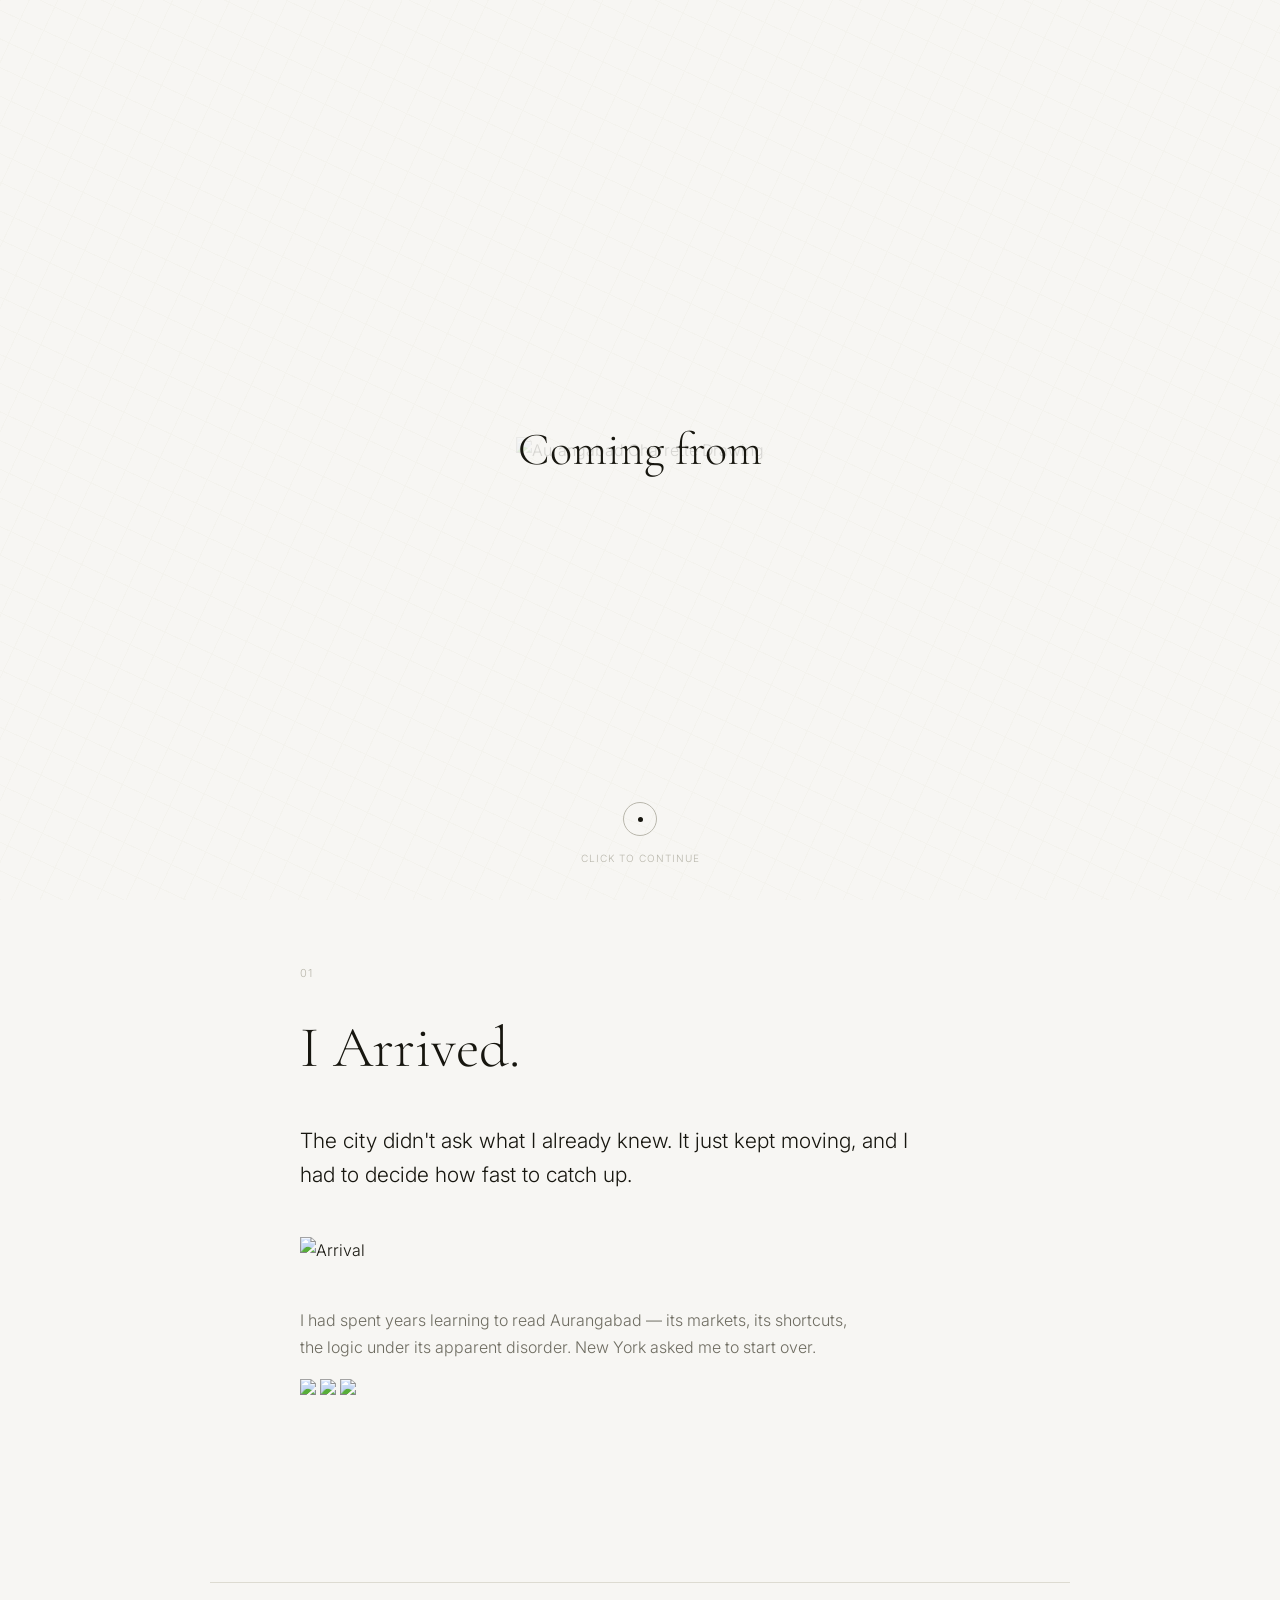
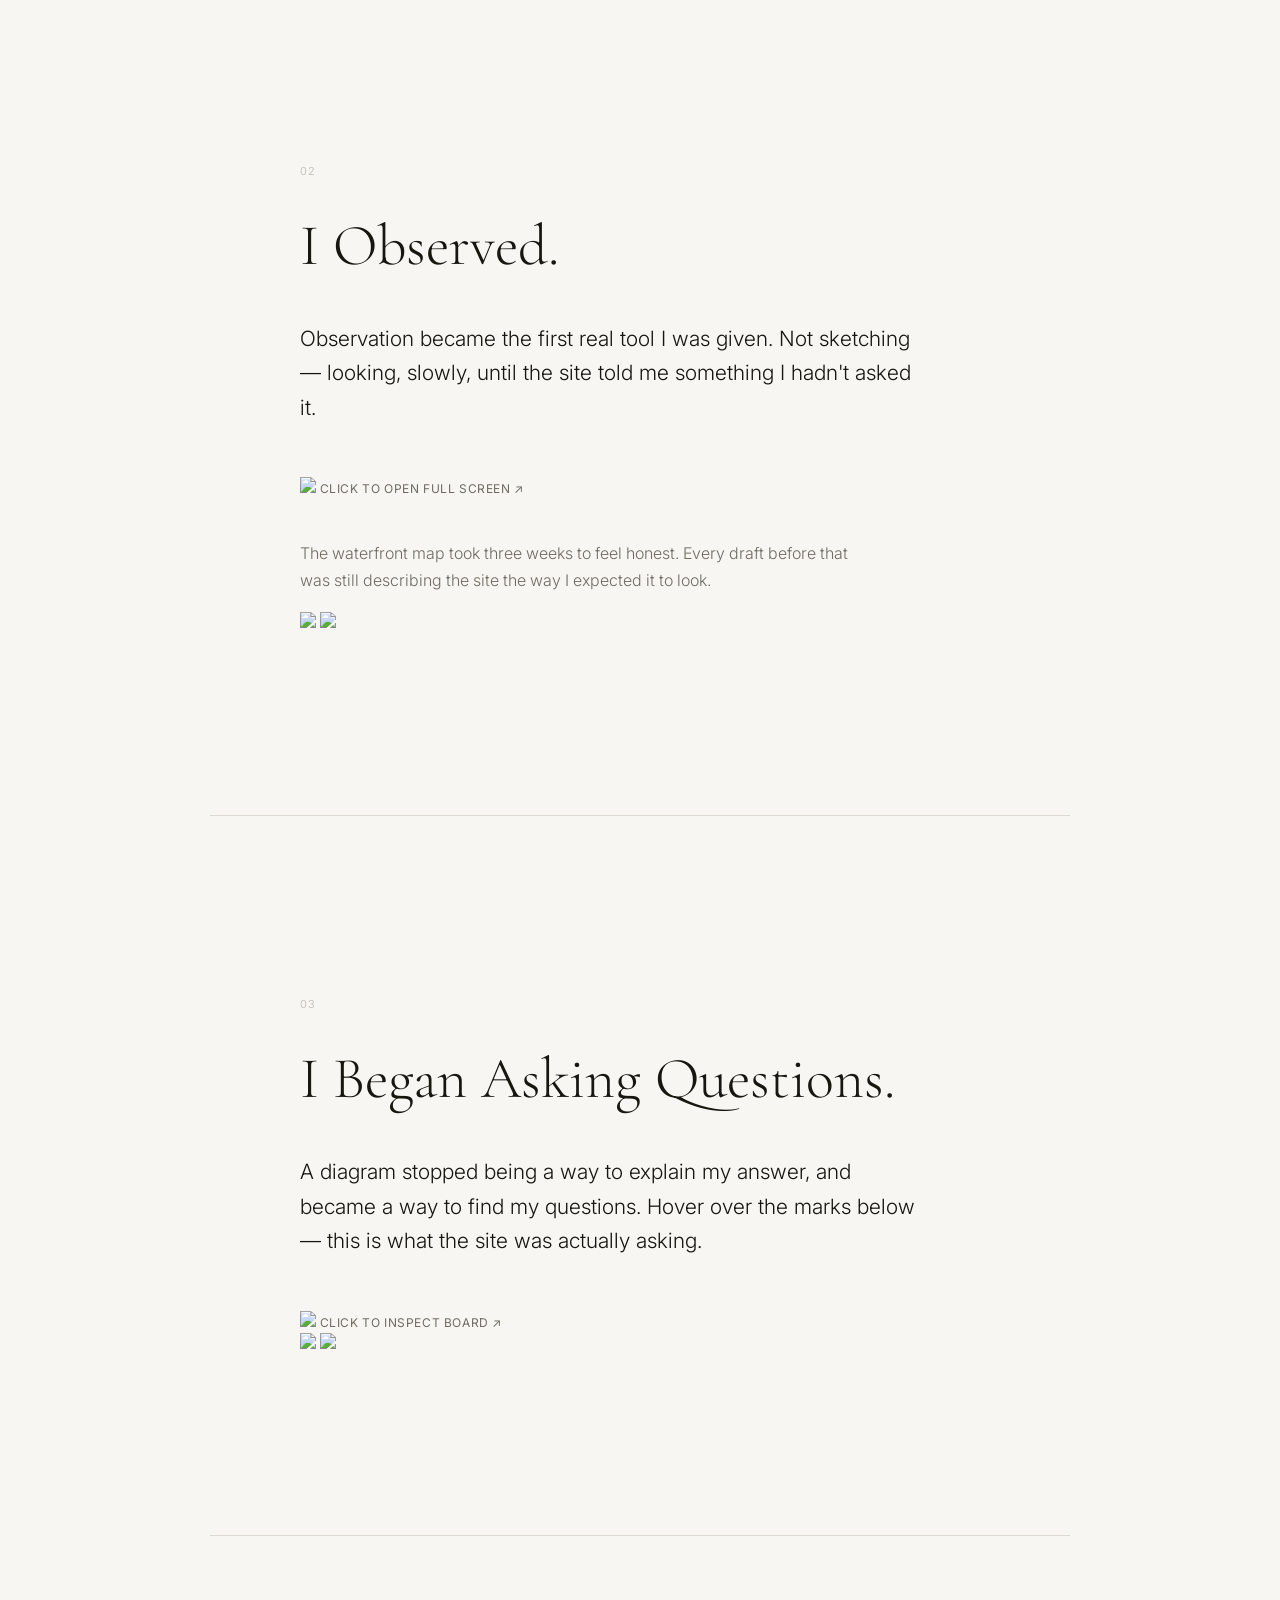
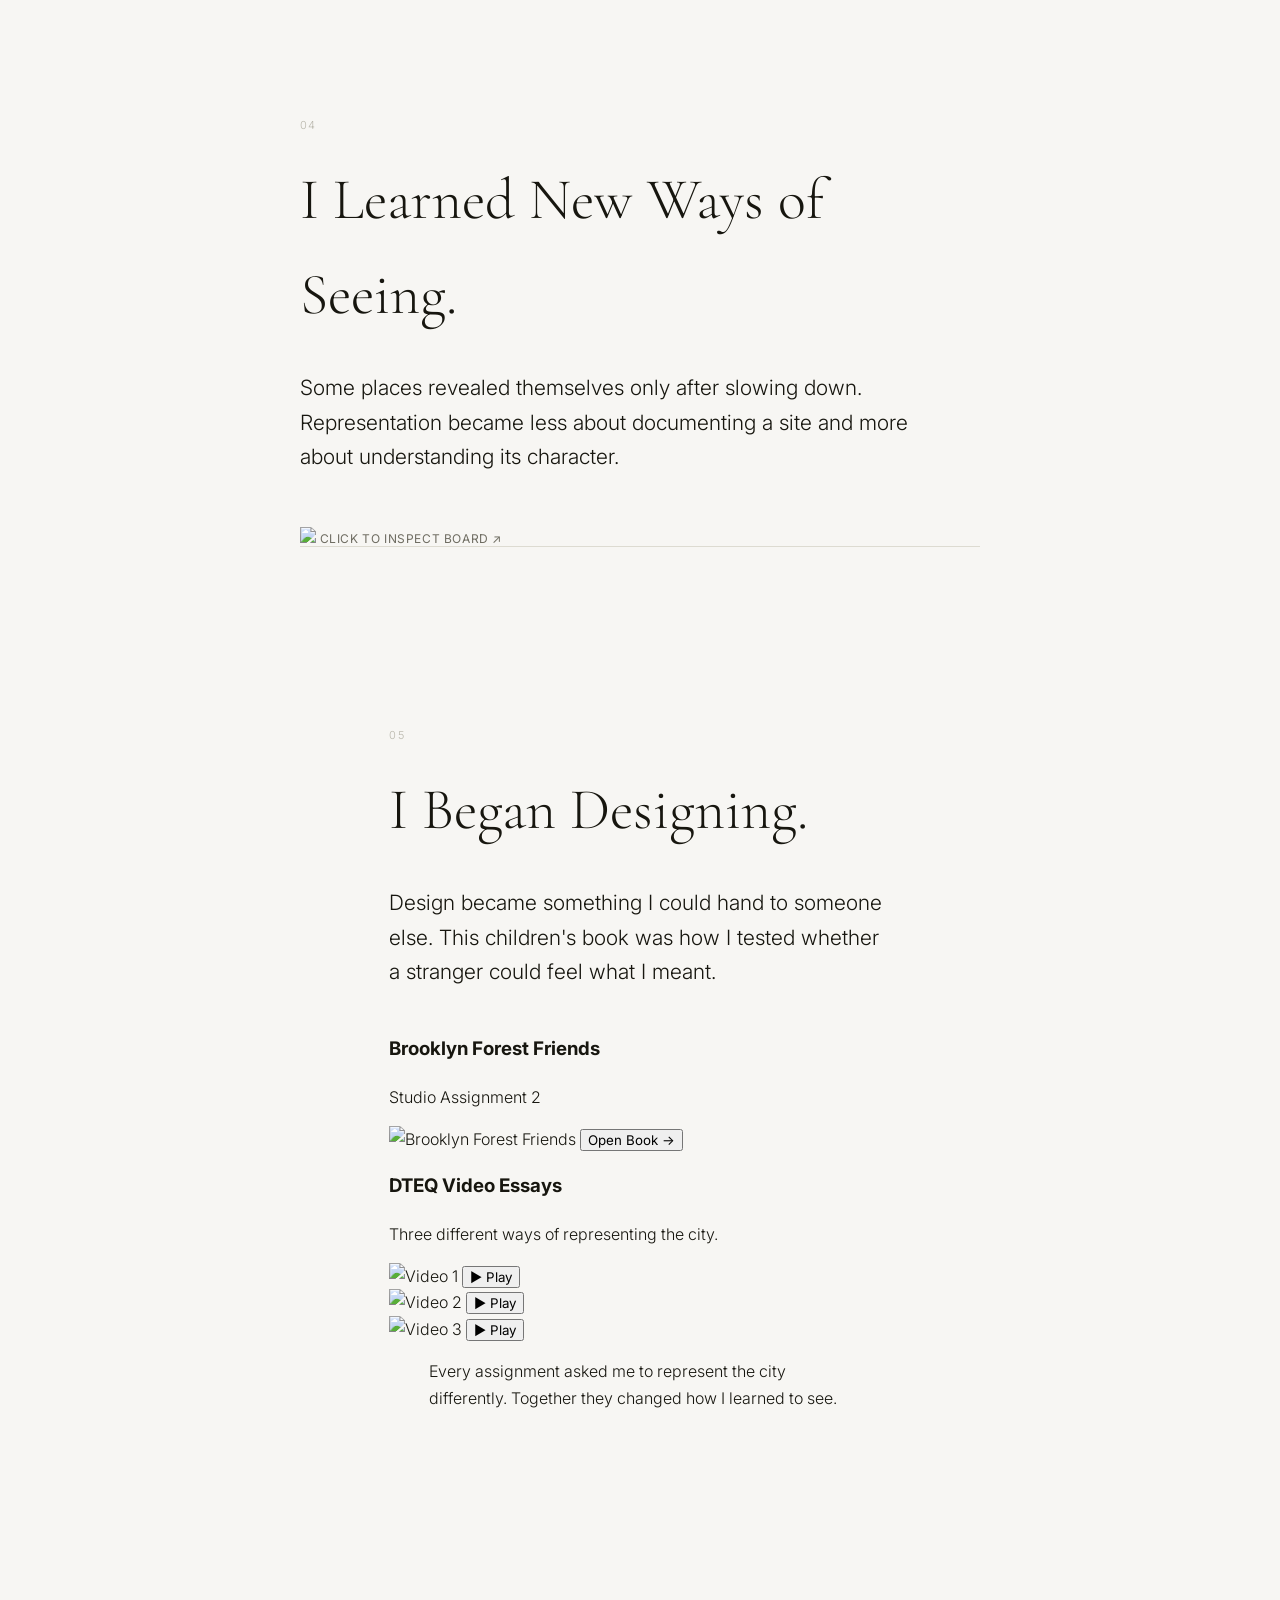
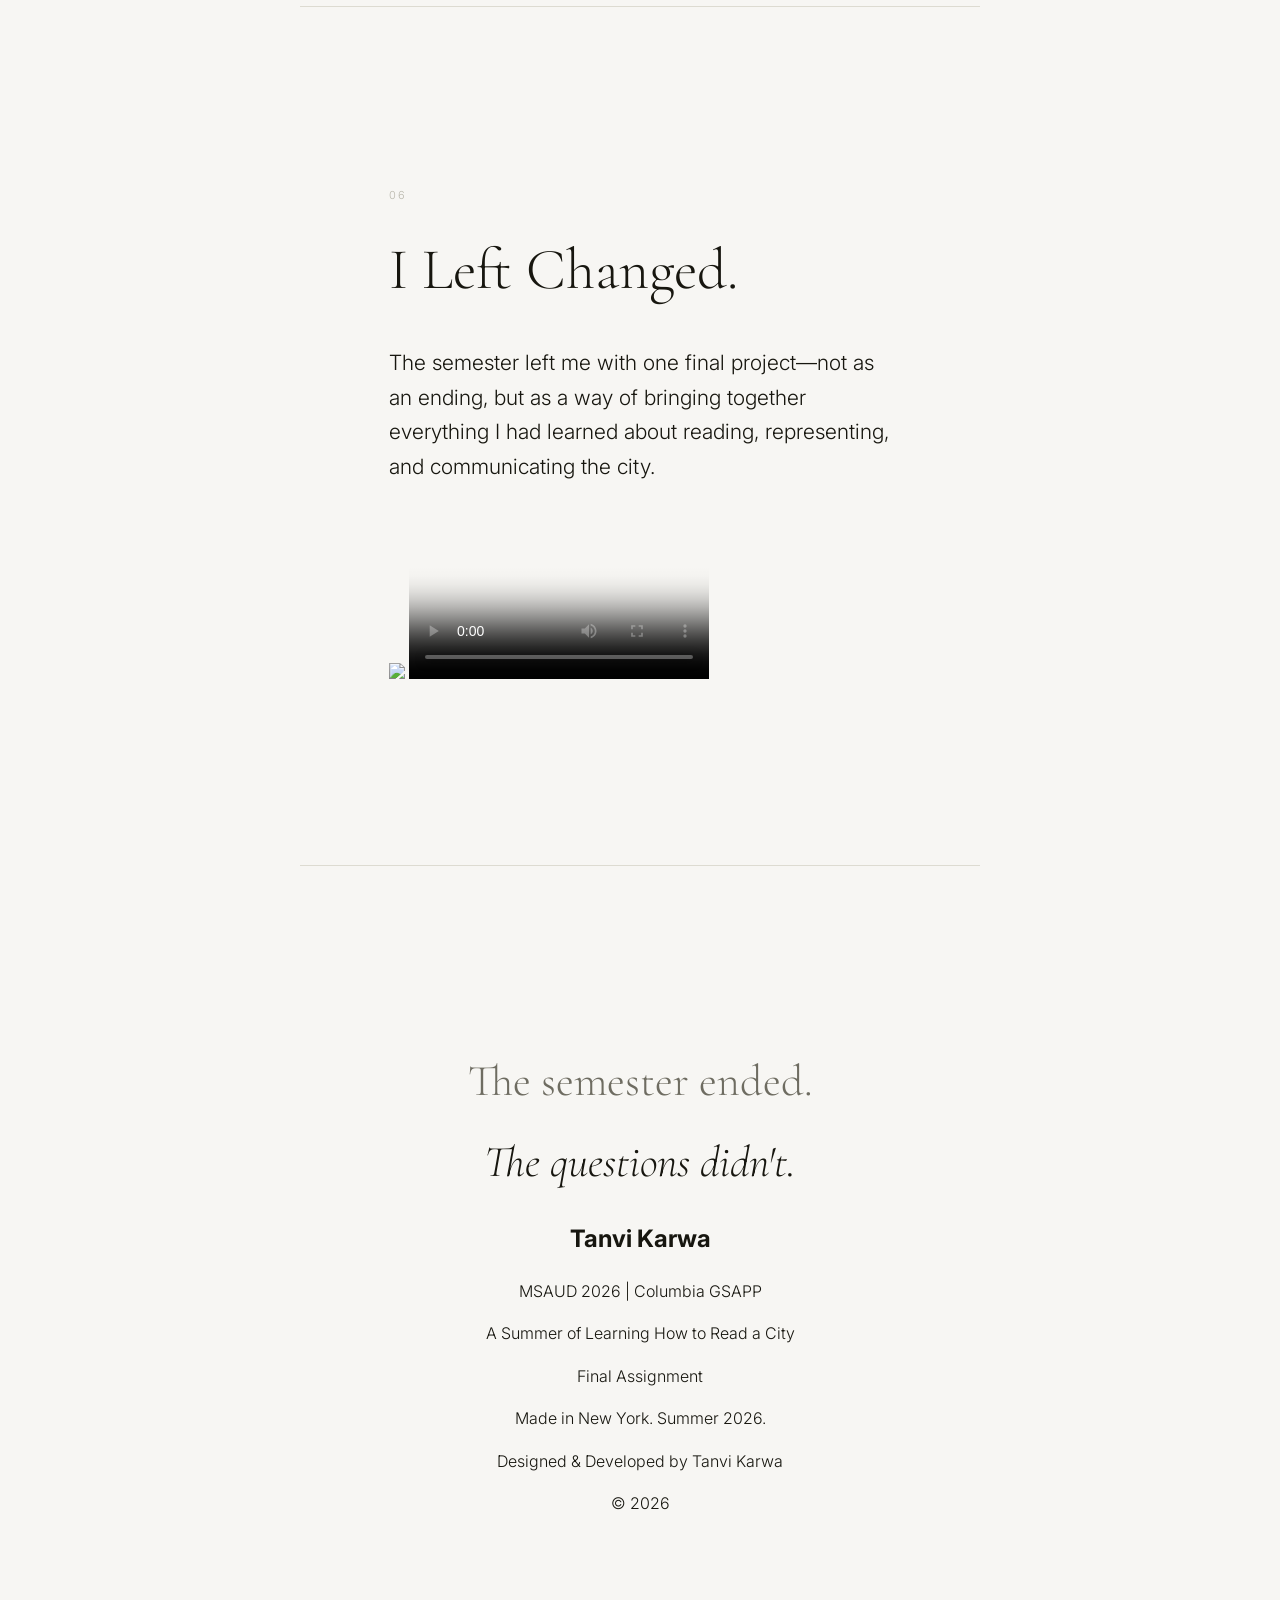
==== commit 4b146670: "Update preview.html" ====
--- a/preview.html
+++ b/preview.html
@@ -568,7 +568,39 @@
 }
 </style>
 </head>
+   <div id="bookModal" class="book-modal">
+
+    <span class="close-book">&times;</span>
+
+    <div class="book-pages">
+
+        <img src="books/page01.jpg">
+        <img src="books/page02.jpg">
+        <img src="books/page03.jpg">
+        <img src="books/page04.jpg">
+        <img src="books/page05.jpg">
+        <img src="books/page06.jpg">
+
+    </div>
+
+</div>
+
+<div id="videoModal" class="video-modal">
+
+    <span class="close-video">&times;</span>
+
+    <video controls id="chapterVideo">
+
+        <source src="" type="video/mp4">
+
+    </video>
+
+</div>
 <body>
+
+<div class="identity-label">
+    TANVI KARWA | MSAUD 2026 | COLUMBIA GSAPP
+</div>
 
   <!-- =============================================================
        INTRO SEQUENCE
@@ -578,14 +610,22 @@
        which dismisses the intro and unlocks scrolling.
        ============================================================= -->
   <div class="intro" id="intro">
-    <div class="intro-bg intro-bg--drawing" id="introBgDrawing">
-      <!-- Replace: a faint architectural drawing from Aurangabad, very low opacity -->
-      <span class="placeholder-tag">Architectural drawing — Aurangabad</span>
-    </div>
-    <div class="intro-bg intro-bg--columbia" id="introBgColumbia">
-      <!-- Replace: a Columbia campus / NYC photograph -->
-      <span class="placeholder-tag">Columbia GSAPP photograph</span>
-    </div>
+   <div class="intro-bg intro-bg--drawing" id="introBgDrawing">
+
+<img
+src="images/landing/charrette.jpg"
+class="intro-image"
+alt="Aurangabad Charrette Drawing">
+
+</div>
+   <div class="intro-bg intro-bg--columbia" id="introBgColumbia">
+
+<img
+src="images/landing/columbia-subway.jpg"
+class="intro-image"
+alt="Columbia">
+
+</div>
 
     <div class="intro-steps">
       <p class="intro-step is-active" data-step="0">Coming from</p>
@@ -641,15 +681,29 @@
         decide how fast to catch up.
       </p>
       <figure class="photo-pause reveal">
-        <div class="photo-placeholder">
-          <span class="placeholder-tag">Columbia Arrival Photograph</span>
-        </div>
-      </figure>
+
+<img
+src="images/chapter01/arrival.jpg"
+class="full-image"
+alt="Arrival">
+
+</figure>
       <p class="chapter-body reveal">
         <!-- Replace -->
         I had spent years learning to read Aurangabad — its markets, its shortcuts,
         the logic under its apparent disorder. New York asked me to start over.
-      </p>
+          </p>
+         <img
+src="images/chapter01/low-library.jpg"
+class="full-image reveal">
+
+<img
+src="images/chapter01/gsapp.jpg"
+class="full-image reveal">
+
+<img
+src="images/chapter01/cathedral.jpg"
+class="full-image reveal">
     </section>
 
     <!-- =========================================================
@@ -666,9 +720,9 @@
       </p>
 
       <button class="map-trigger reveal" id="mapTrigger">
-        <div class="photo-placeholder">
-          <span class="placeholder-tag">DTEQ Working Waterfront Map</span>
-        </div>
+     <img
+src="images/chapter02/board01.jpg"
+class="board-image">
         <span class="map-trigger-label">Click to open full screen ↗</span>
       </button>
 
@@ -677,15 +731,22 @@
         The waterfront map took three weeks to feel honest. Every draft before that
         was still describing the site the way I expected it to look.
       </p>
+       <div class="chapter-gallery">
+
+<img src="images/chapter02/hudson01.jpg">
+
+<img src="images/chapter02/hudson02.jpg">
+
+</div>
     </section>
 
     <!-- Fullscreen map lightbox -->
     <div class="lightbox" id="mapLightbox">
       <button class="lightbox-close" id="mapLightboxClose" aria-label="Close">Close ✕</button>
       <div class="lightbox-content">
-        <div class="photo-placeholder photo-placeholder--large">
-          <span class="placeholder-tag">DTEQ Working Waterfront Map — full resolution</span>
-        </div>
+       <img
+src="images/chapter02/board01.jpg"
+class="lightbox-image">
       </div>
     </div>
 
@@ -702,16 +763,27 @@
         my questions. Hover over the marks below — this is what the site was actually asking.
       </p>
 
-      <div class="annotated-diagram reveal" id="annotatedDiagram">
-        <div class="photo-placeholder">
-          <span class="placeholder-tag">Brooklyn Waterfront Diagram</span>
-        </div>
-        <!-- Replace coordinates/text with your own annotation points -->
-        <button class="annotation-point" style="top: 28%; left: 22%;" data-note="Why does public access stop exactly here?"><span>1</span></button>
-        <button class="annotation-point" style="top: 55%; left: 48%;" data-note="This edge floods twice a year. No one had drawn that yet."><span>2</span></button>
-        <button class="annotation-point" style="top: 70%; left: 75%;" data-note="Who was this frontage actually designed to face?"><span>3</span></button>
-      </div>
-      <p class="annotation-display" id="annotationDisplay">Hover the numbered points above.</p>
+     <button class="map-trigger reveal">
+
+<img
+src="images/chapter03/board02.jpg"
+class="board-image">
+
+<span class="map-trigger-label">
+
+Click to inspect board ↗
+
+</span>
+
+</button>
+
+<div class="chapter-gallery">
+
+<img src="images/chapter03/brooklyn01.jpg">
+
+<img src="images/chapter03/brooklyn02.jpg">
+
+</div>
     </section>
 
     <!-- =========================================================
@@ -722,30 +794,24 @@
       <span class="chapter-index">04</span>
       <h2 class="chapter-title reveal">I Learned New Ways of Seeing.</h2>
       <p class="chapter-lede reveal">
-        <!-- Replace -->
-        Motion did what a plan drawing couldn't — it showed the site changing, not
-        just existing.
-      </p>
-
-      <button class="video-trigger reveal" id="videoTrigger">
-        <div class="photo-placeholder">
-          <span class="placeholder-tag">Assignment 3 Video</span>
-          <span class="play-icon">▶</span>
-        </div>
-      </button>
-    </section>
-
-    <!-- Cinematic video modal -->
-    <div class="cine-modal" id="cineModal">
-      <button class="lightbox-close" id="cineModalClose" aria-label="Close">Close ✕</button>
-      <div class="cine-modal-content">
-        <!-- Replace with: <video controls src="videos/assignment3.mp4"></video> -->
-        <div class="photo-placeholder photo-placeholder--video">
-          <span class="placeholder-tag">Assignment 3 Video — replace with &lt;video&gt; element</span>
-        </div>
-      </div>
-    </div>
-
+
+Some places revealed themselves only after slowing down. Representation became less about documenting a site and more about understanding its character.
+
+</p>
+<button class="map-trigger reveal">
+
+<img
+src="images/chapter04/studio-board.jpg"
+class="board-image">
+
+<span class="map-trigger-label">
+
+Click to inspect board ↗
+
+</span>
+
+</button>
+     
     <!-- =========================================================
          CHAPTER 05 — I BEGAN DESIGNING
          Interaction: page-flip book
@@ -758,25 +824,110 @@
         Design became something I could hand to someone else. This children's book
         was how I tested whether a stranger could feel what I meant.
       </p>
-
-      <div class="book reveal" id="book">
-        <div class="book-page" data-page="0">
-          <div class="photo-placeholder"><span class="placeholder-tag">Brooklyn Forest Friends — Cover</span></div>
+<div class="chapter-split">
+
+    <!-- LEFT SIDE -->
+
+    <div class="book-column">
+
+        <h3 class="media-title">
+            Brooklyn Forest Friends
+        </h3>
+
+        <p class="media-description">
+            Studio Assignment 2
+        </p>
+
+        <img
+            src="images/chapter05/book-cover.jpg"
+            class="book-cover"
+            alt="Brooklyn Forest Friends">
+
+        <button class="open-book-btn">
+            Open Book →
+        </button>
+
+    </div>
+
+    <!-- RIGHT SIDE -->
+
+    <div class="video-column">
+
+        <h3 class="media-title">
+            DTEQ Video Essays
+        </h3>
+
+        <p class="media-description">
+            Three different ways of representing the city.
+        </p>
+
+        <div class="video-carousel">
+
+            <div class="video-card">
+
+                <img
+                    src="images/chapter05/video01.jpg"
+                    class="video-thumb"
+                    alt="Video 1">
+
+                <button
+                    class="play-video"
+                    data-video="videos/dteq01.mp4">
+
+                    ▶ Play
+
+                </button>
+
+            </div>
+
+            <div class="video-card">
+
+                <img
+                    src="images/chapter05/video02.jpg"
+                    class="video-thumb"
+                    alt="Video 2">
+
+                <button
+                    class="play-video"
+                    data-video="videos/dteq02.mp4">
+
+                    ▶ Play
+
+                </button>
+
+            </div>
+
+            <div class="video-card">
+
+                <img
+                    src="images/chapter05/video03.jpg"
+                    class="video-thumb"
+                    alt="Video 3">
+
+                <button
+                    class="play-video"
+                    data-video="videos/dteq03.mp4">
+
+                    ▶ Play
+
+                </button>
+
+            </div>
+
         </div>
-        <div class="book-page" data-page="1">
-          <div class="photo-placeholder"><span class="placeholder-tag">Brooklyn Forest Friends — Page 1</span></div>
-        </div>
-        <div class="book-page" data-page="2">
-          <div class="photo-placeholder"><span class="placeholder-tag">Brooklyn Forest Friends — Page 2</span></div>
-        </div>
-        <div class="book-page" data-page="3">
-          <div class="photo-placeholder"><span class="placeholder-tag">Brooklyn Forest Friends — Page 3</span></div>
-        </div>
-      </div>
-      <div class="book-controls reveal">
-        <button id="bookPrev">← Previous page</button>
-        <span id="bookPageLabel">Cover</span>
-        <button id="bookNext">Next page →</button>
+
+    </div>
+
+</div>
+
+<blockquote class="chapter-quote">
+
+Every assignment asked me to represent the city differently.
+
+Together they changed how I learned to see.
+
+</blockquote>
+     
       </div>
     </section>
 
@@ -788,27 +939,24 @@
       <span class="chapter-index">06</span>
       <h2 class="chapter-title reveal">I Left Changed.</h2>
       <p class="chapter-lede reveal">
-        <!-- Replace -->
-        Three things sit differently in me now than they did in June. Click each to read the rest.
-      </p>
-
-      <div class="reflection-cards reveal">
-        <button class="reflection-card" data-card="0">
-          <span class="reflection-card-title">On observation</span>
-          <span class="reflection-card-preview">I don't trust my first read of a site anymore —</span>
-          <span class="reflection-card-full">I don't trust my first read of a site anymore — not because it's wrong, but because it's mine, and it usually says more about me than about the place.</span>
-        </button>
-        <button class="reflection-card" data-card="1">
-          <span class="reflection-card-title">On authorship</span>
-          <span class="reflection-card-preview">I used to think a good design spoke for itself —</span>
-          <span class="reflection-card-full">I used to think a good design spoke for itself. Now I think a good design listens first, and speaks last, if at all.</span>
-        </button>
-        <button class="reflection-card" data-card="2">
-          <span class="reflection-card-title">On scale</span>
-          <span class="reflection-card-preview">I came in wanting to design buildings —</span>
-          <span class="reflection-card-full">I came in wanting to design buildings. I'm leaving more interested in the space between them — the part no one commissions, but everyone lives in.</span>
-        </button>
-      </div>
+
+The semester left me with one final project—not as an ending, but as a way of bringing together everything I had learned about reading, representing, and communicating the city.
+
+</p>
+
+      <img
+src="images/chapter06/final-board.jpg"
+class="board-image reveal">
+
+<video
+controls
+poster="images/chapter06/video-thumb.jpg">
+
+<source
+src="videos/studio-final.mp4"
+type="video/mp4">
+
+</video>
     </section>
 
     <!-- =========================================================
@@ -817,9 +965,34 @@
     <section class="chapter epilogue" id="epilogue">
       <p class="epilogue-line reveal">The semester ended.</p>
       <p class="epilogue-line epilogue-emph reveal">The questions didn't.</p>
-      <footer class="site-footer reveal">
-        <p><!-- Replace with your name --> MSAUD 2026 · Columbia GSAPP</p>
-      </footer>
+     <footer class="credits">
+
+<h2>Tanvi Karwa</h2>
+
+<p>
+MSAUD 2026 | Columbia GSAPP
+</p>
+
+<p>
+A Summer of Learning How to Read a City
+</p>
+
+<p>
+Final Assignment
+</p>
+
+<p>
+Made in New York.
+Summer 2026.
+</p>
+
+<p>
+Designed & Developed by Tanvi Karwa
+</p>
+
+<p>
+© 2026
+</p>
     </section>
 
   </main>
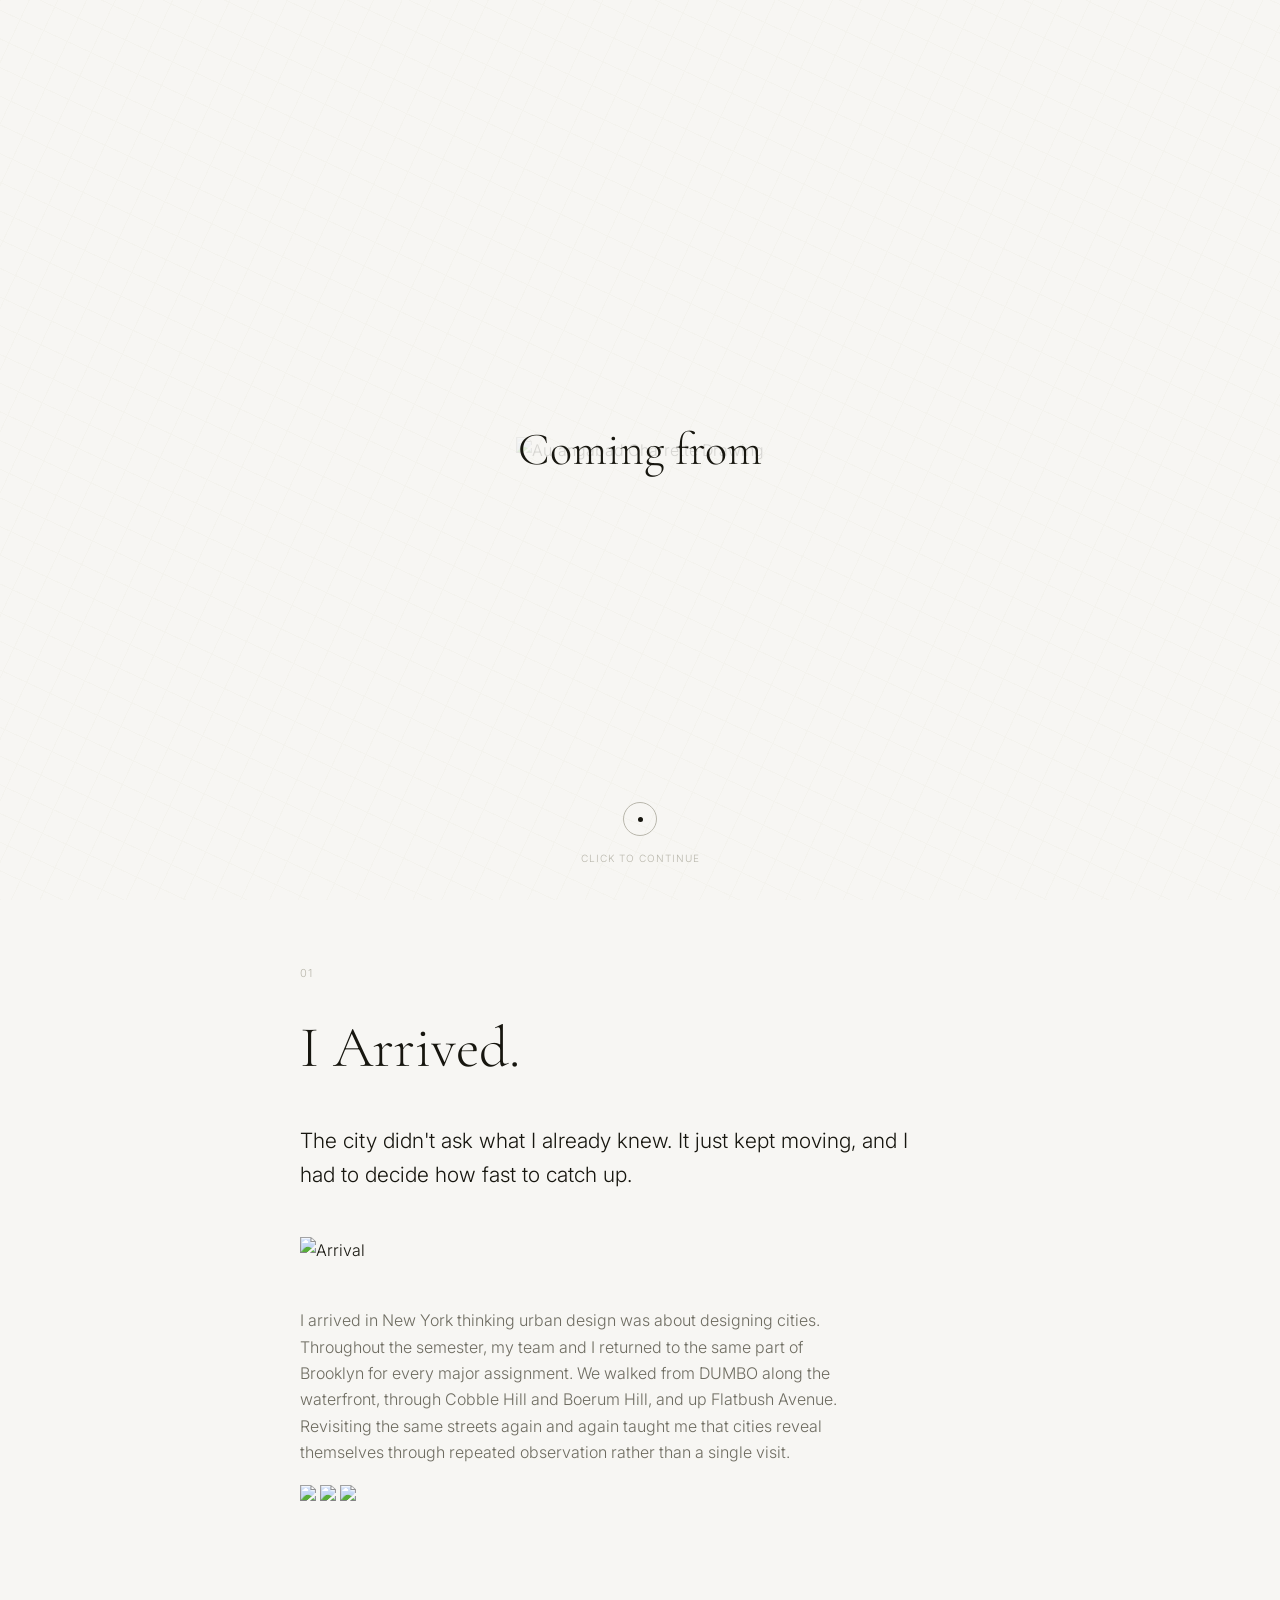
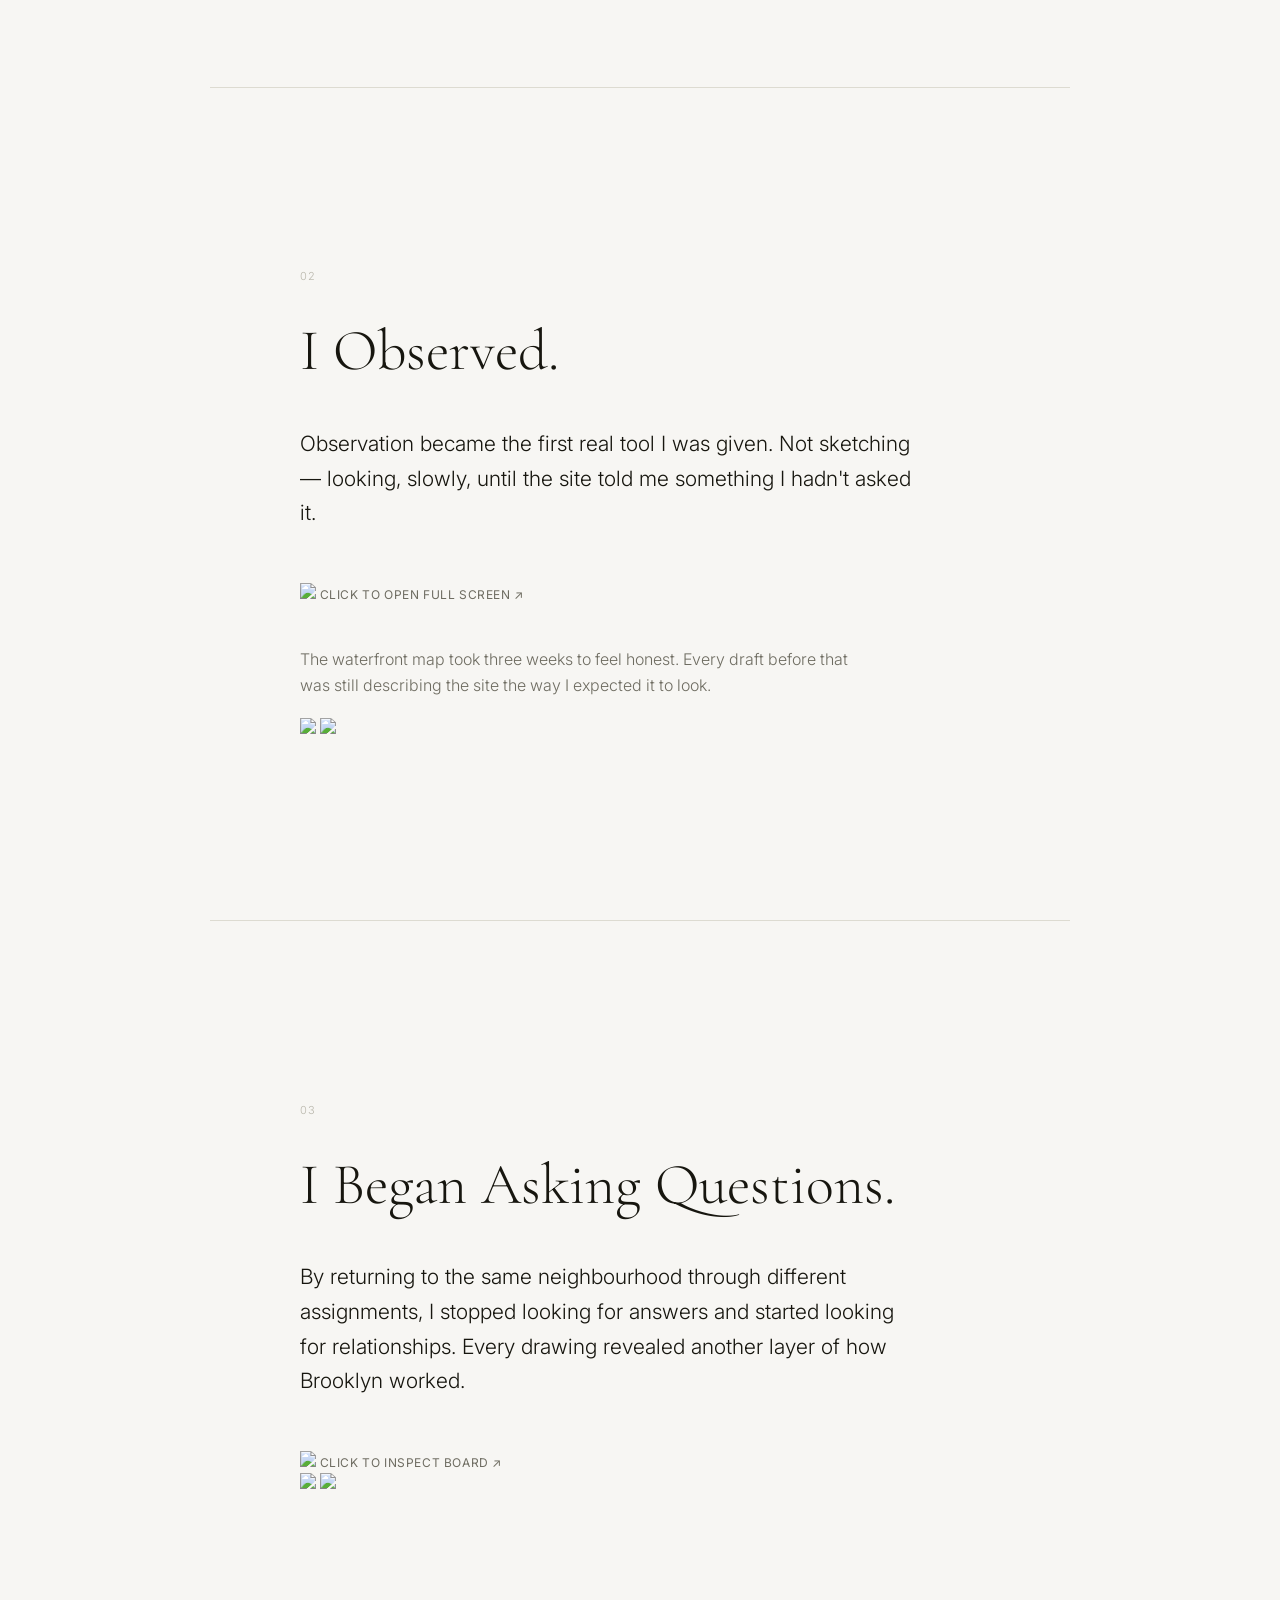
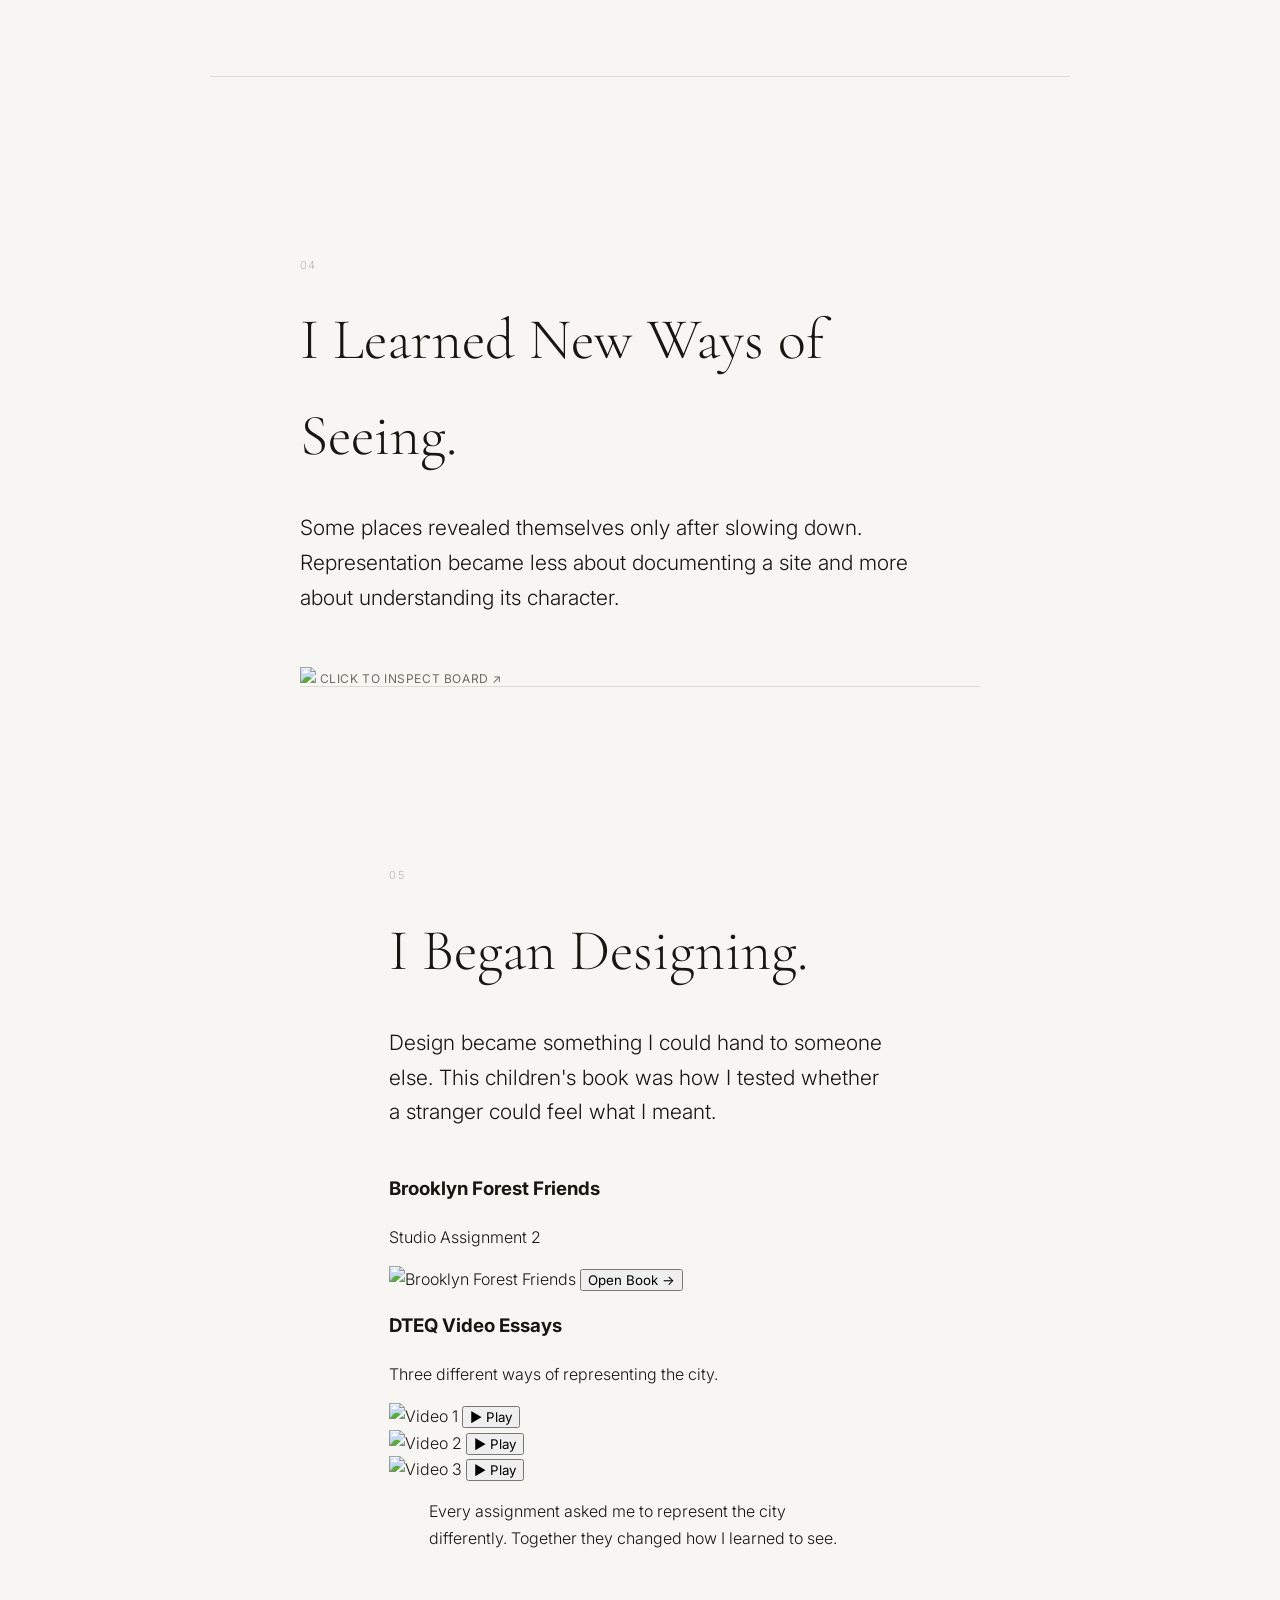
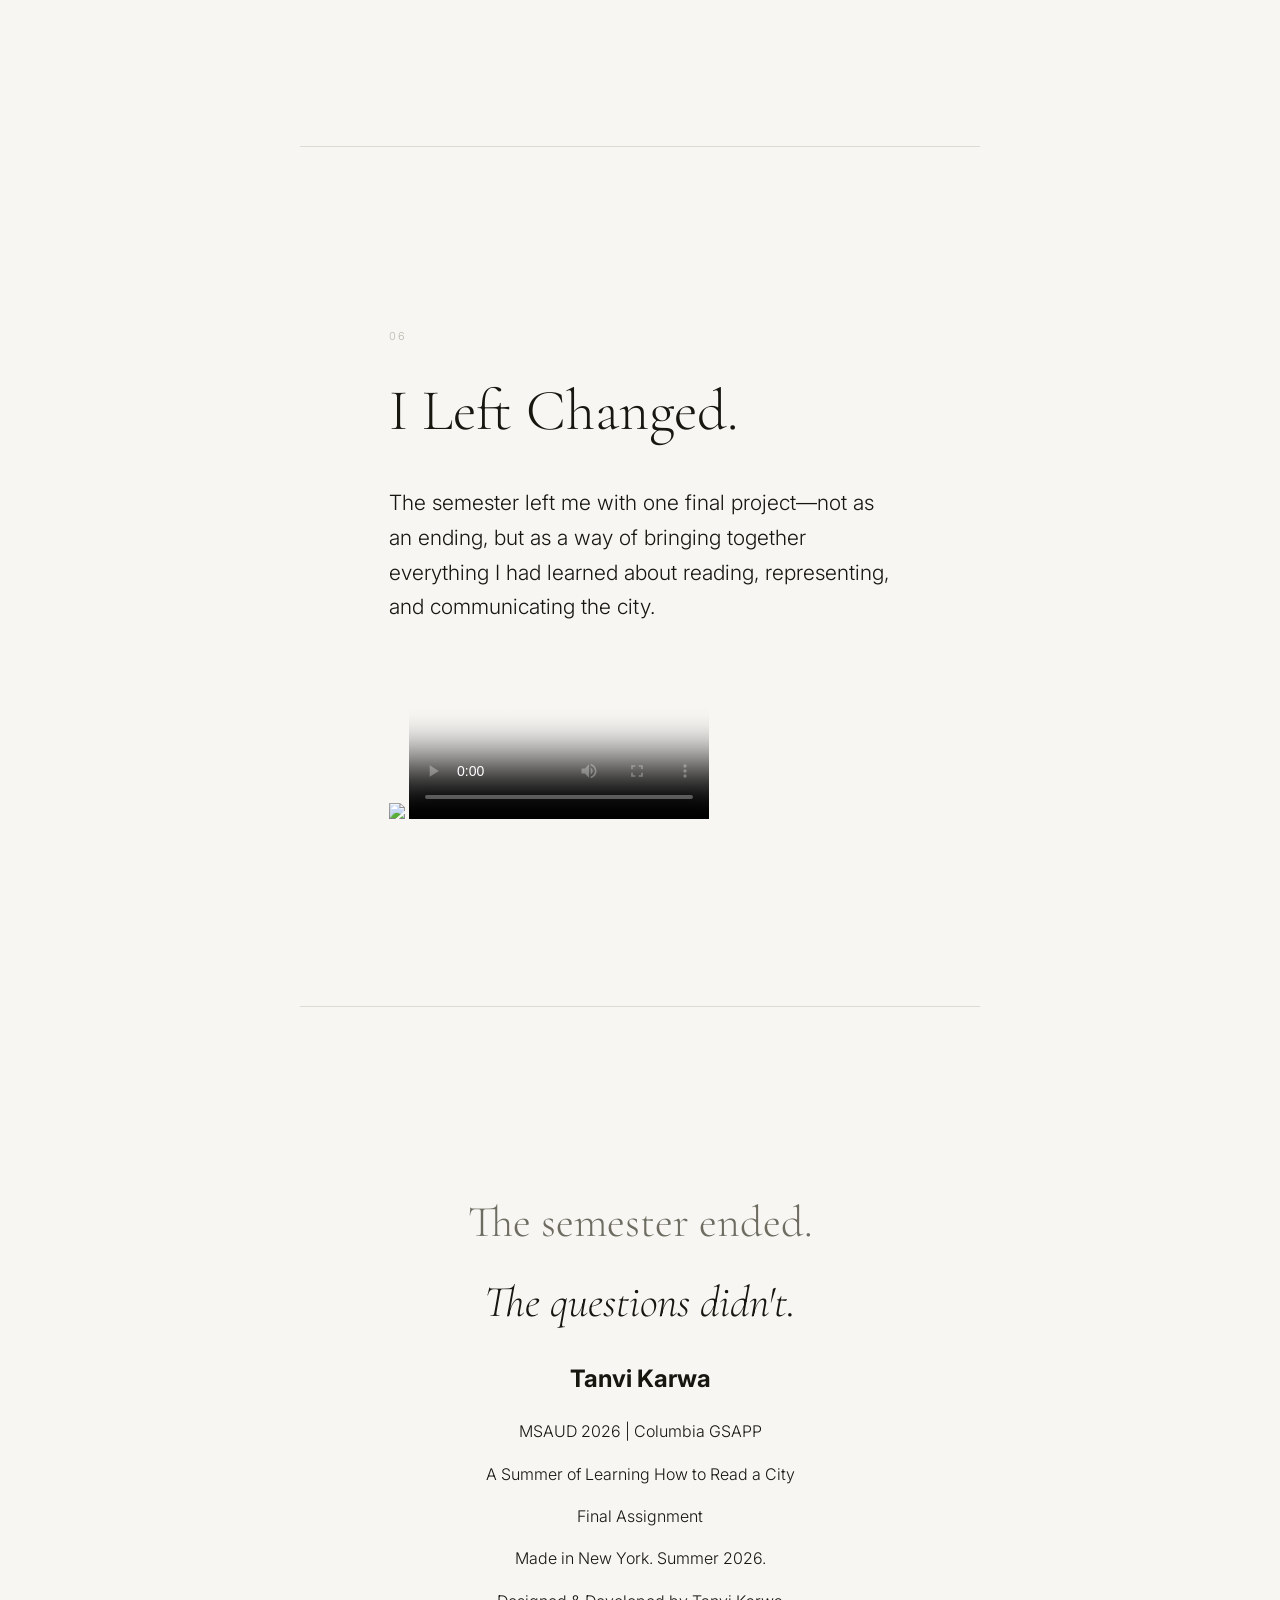
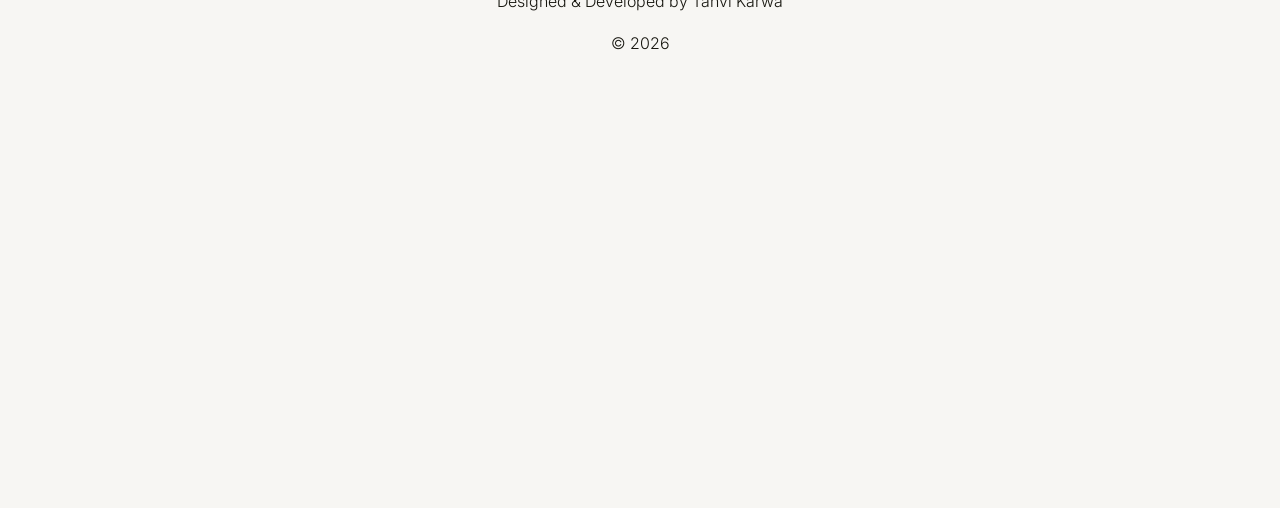
==== commit 7c053d0e: "Update preview.html" ====
--- a/preview.html
+++ b/preview.html
@@ -689,10 +689,10 @@
 
 </figure>
       <p class="chapter-body reveal">
-        <!-- Replace -->
-        I had spent years learning to read Aurangabad — its markets, its shortcuts,
-        the logic under its apparent disorder. New York asked me to start over.
-          </p>
+
+I arrived in New York thinking urban design was about designing cities. Throughout the semester, my team and I returned to the same part of Brooklyn for every major assignment. We walked from DUMBO along the waterfront, through Cobble Hill and Boerum Hill, and up Flatbush Avenue. Revisiting the same streets again and again taught me that cities reveal themselves through repeated observation rather than a single visit.
+
+</p>
          <img
 src="images/chapter01/low-library.jpg"
 class="full-image reveal">
@@ -751,7 +751,7 @@
     </div>
 
     <!-- =========================================================
-         CHAPTER 03 — I BEGAN ASKING QUESTIONS
+         CHAPTER 03 — READING BROOKLYN
          Interaction: diagram reveals annotations on hover
          ========================================================= -->
     <section class="chapter" id="ch3">
@@ -759,8 +759,7 @@
       <h2 class="chapter-title reveal">I Began Asking Questions.</h2>
       <p class="chapter-lede reveal">
         <!-- Replace -->
-        A diagram stopped being a way to explain my answer, and became a way to find
-        my questions. Hover over the marks below — this is what the site was actually asking.
+        By returning to the same neighbourhood through different assignments, I stopped looking for answers and started looking for relationships. Every drawing revealed another layer of how Brooklyn worked.
       </p>
 
      <button class="map-trigger reveal">
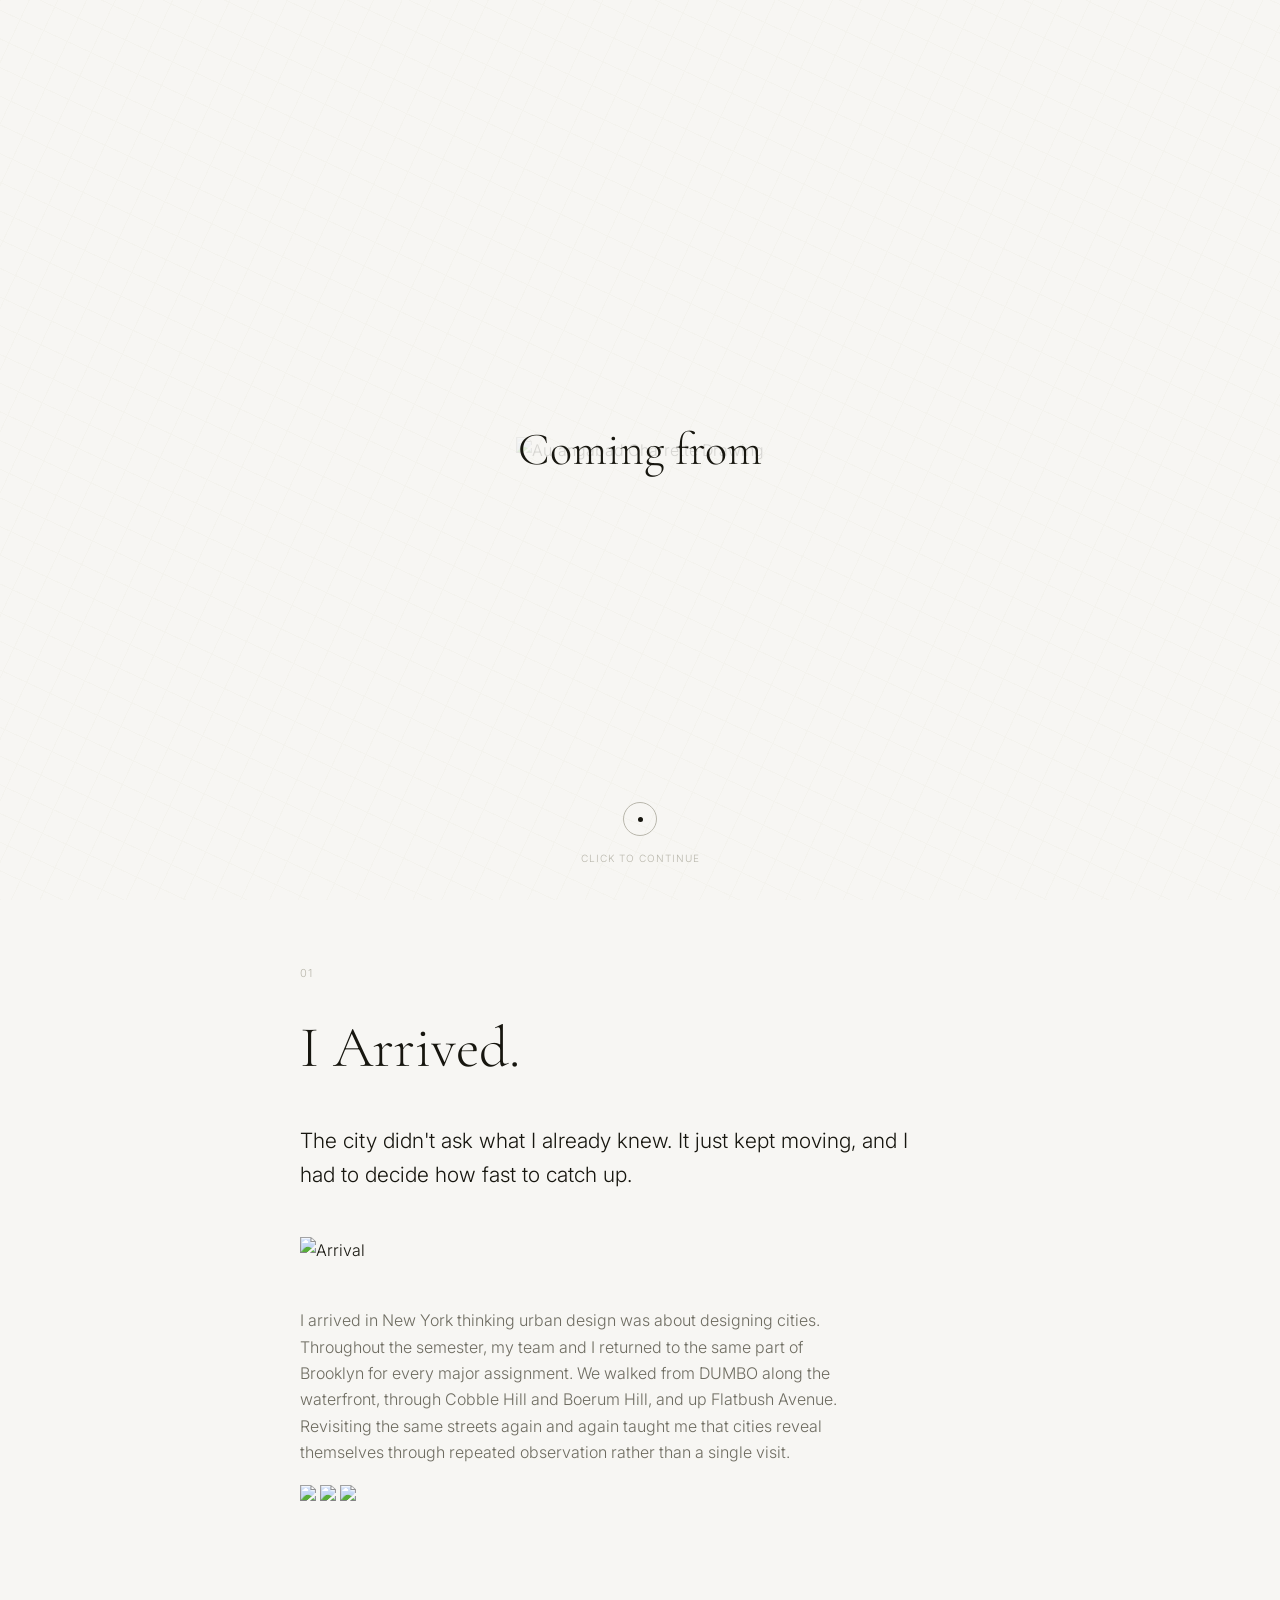
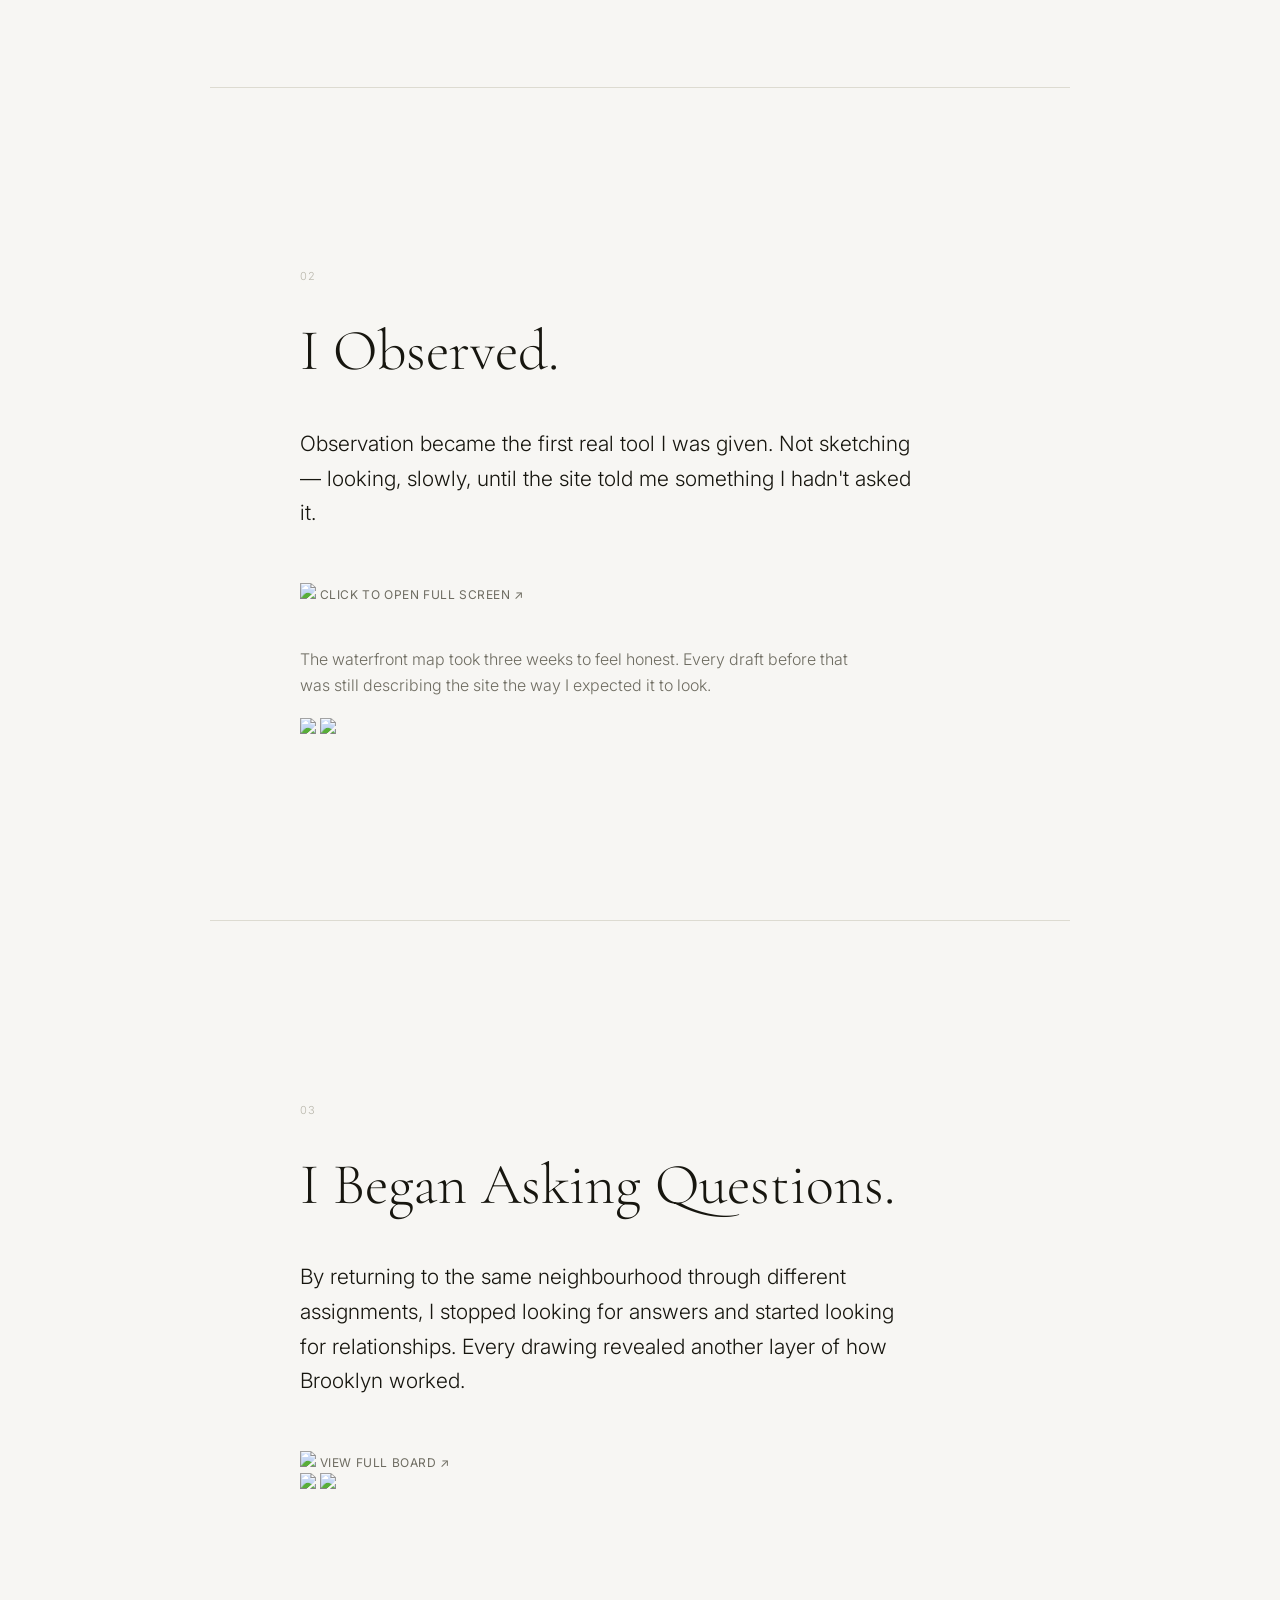
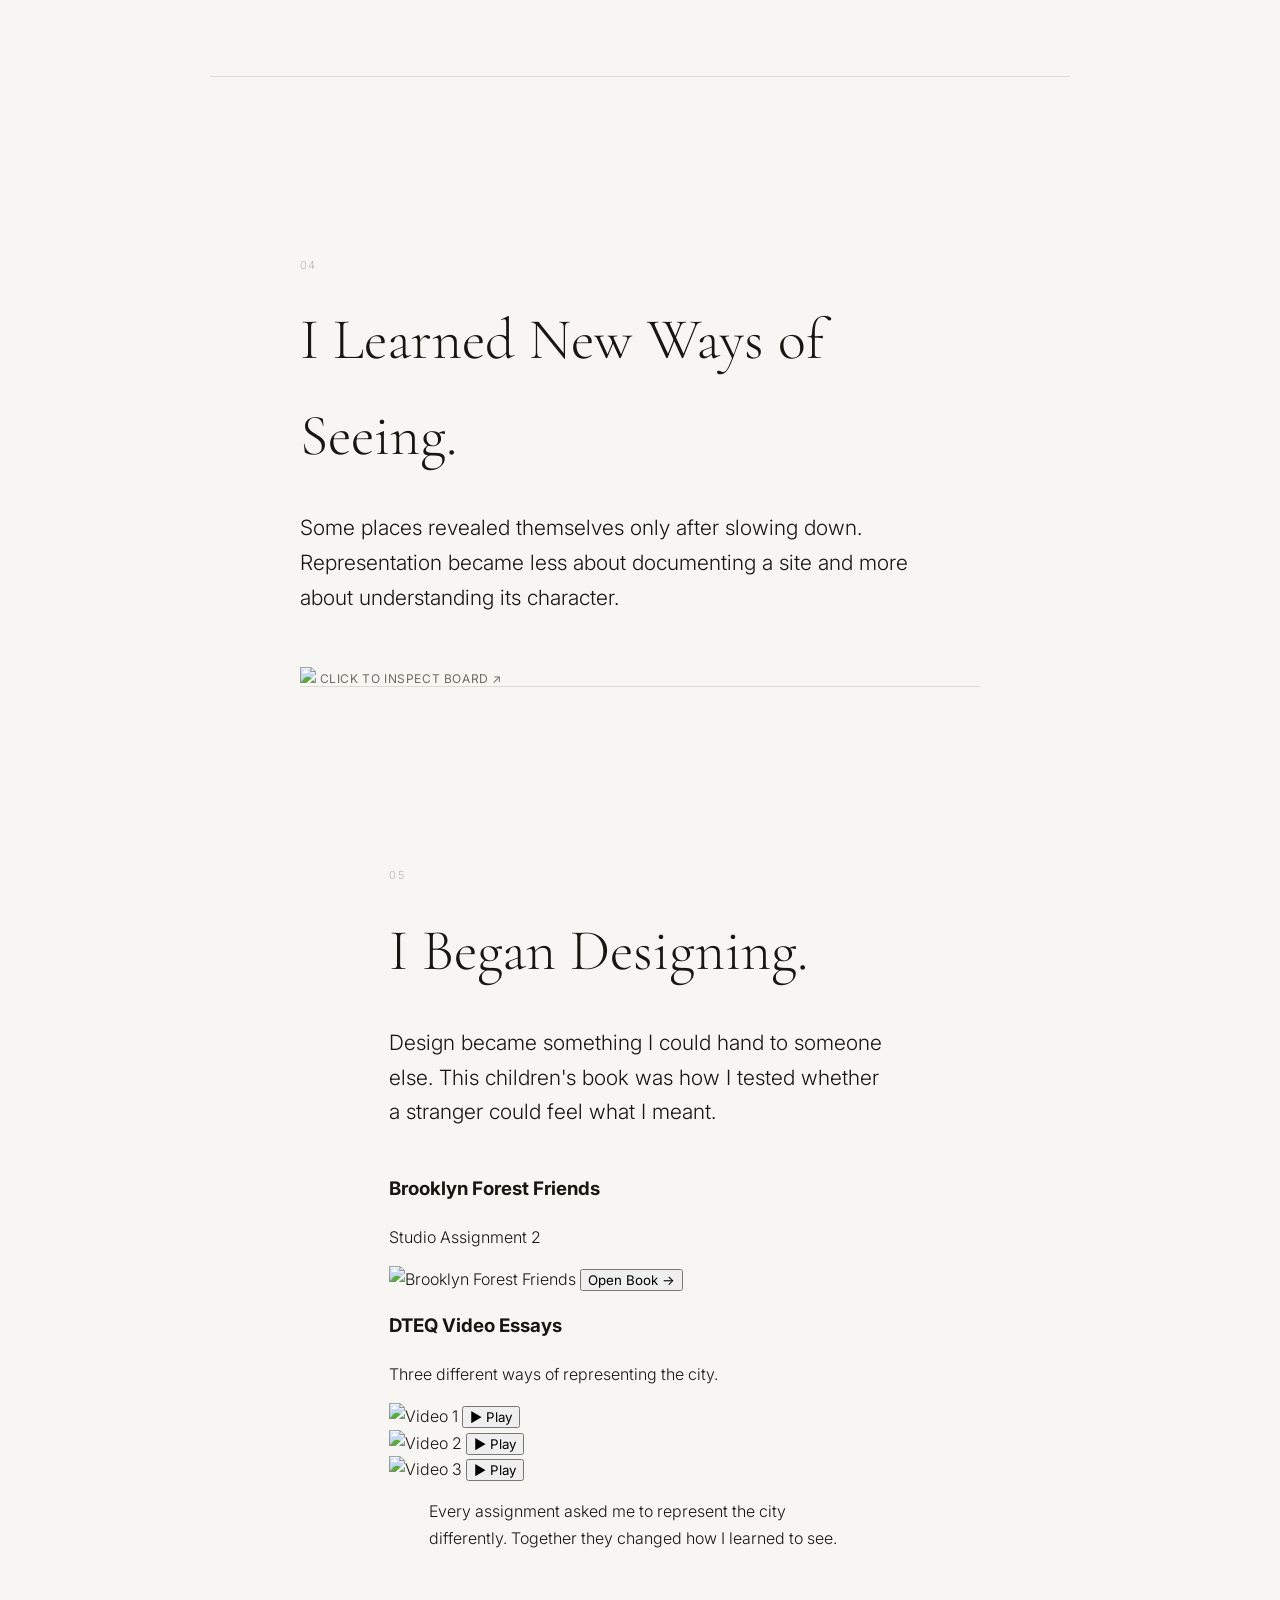
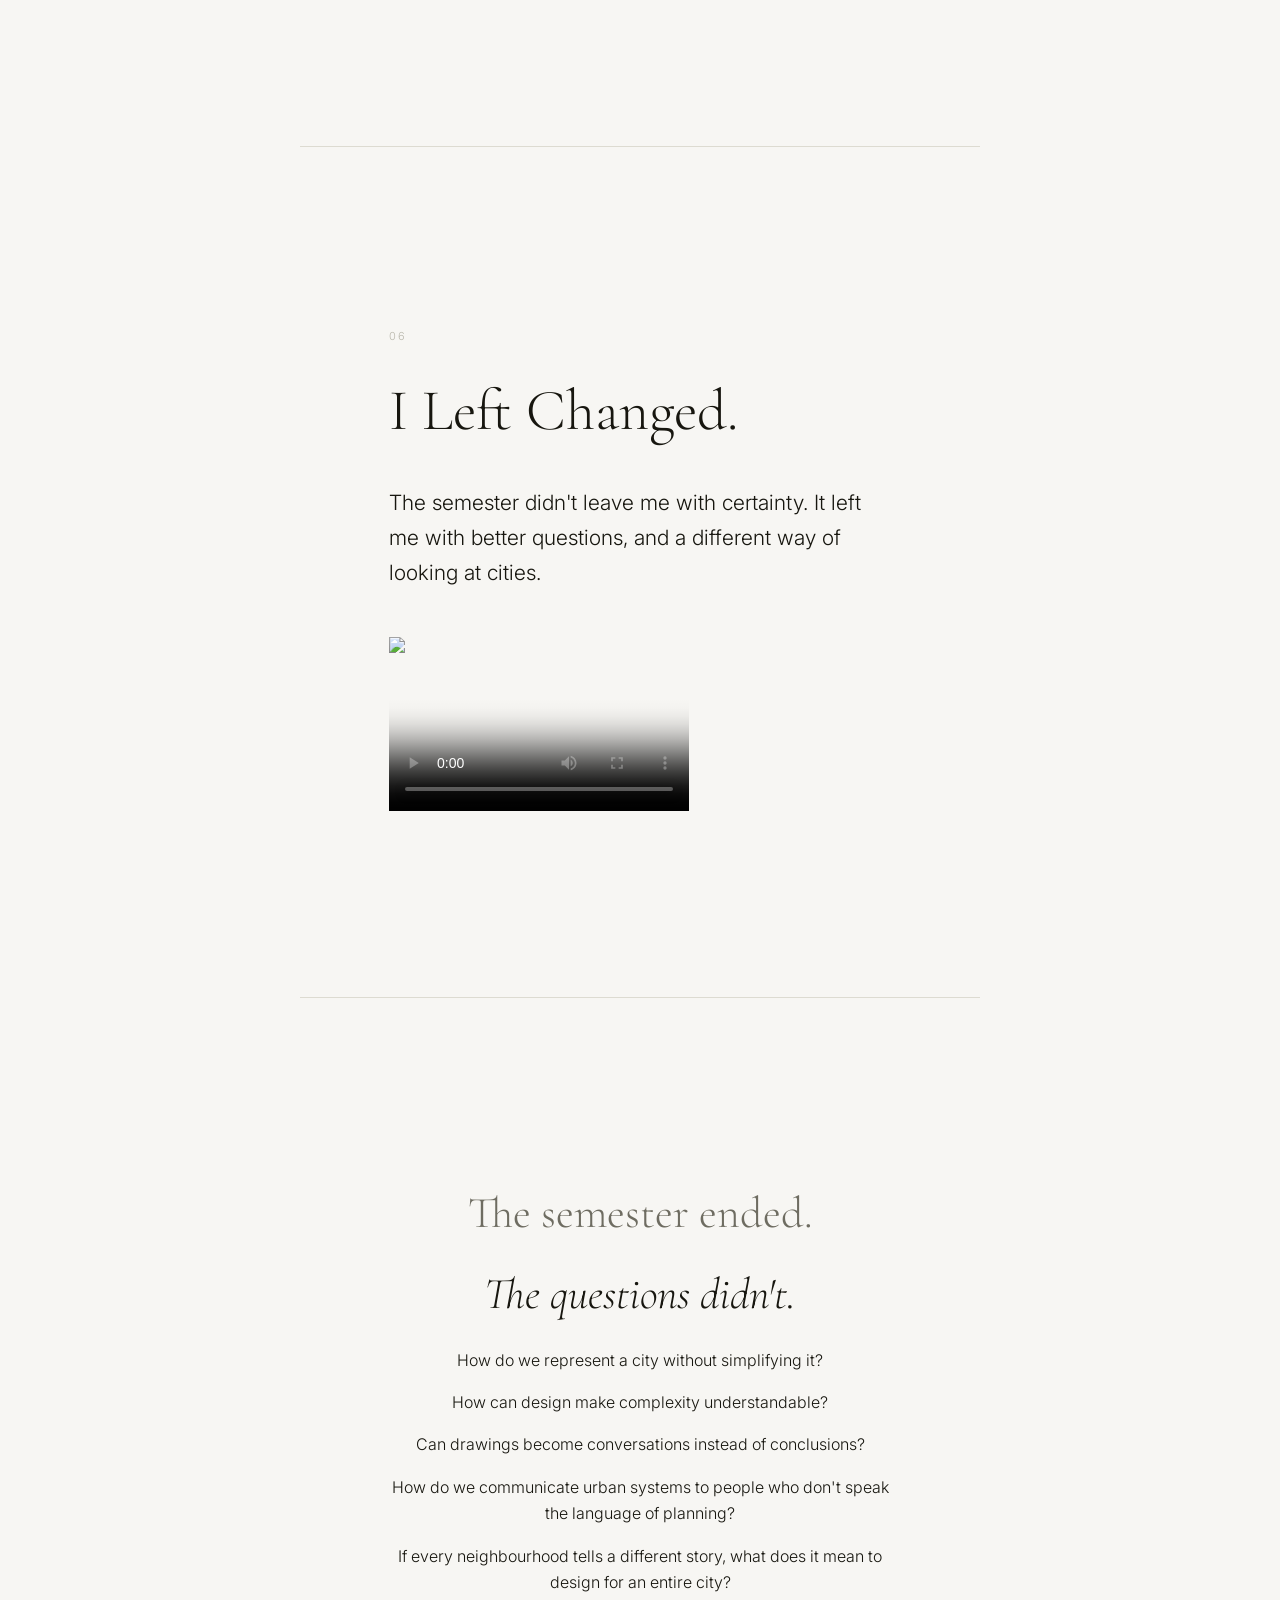
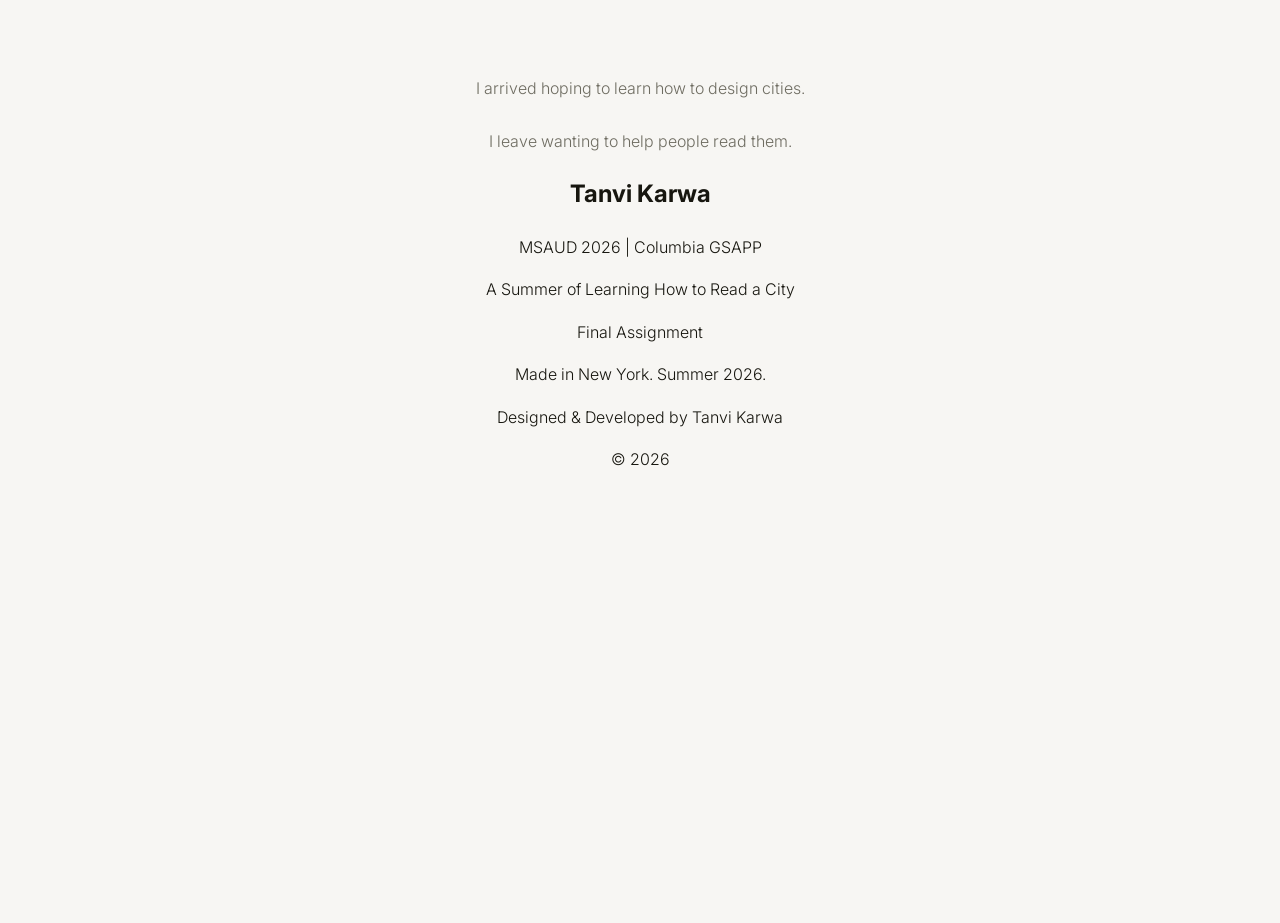
==== commit 5cac5e9b: "Modify text and include video in preview.html Updated text and added video section to preview.html." ====
--- a/preview.html
+++ b/preview.html
@@ -770,7 +770,7 @@
 
 <span class="map-trigger-label">
 
-Click to inspect board ↗
+View Full Board ↗
 
 </span>
 
@@ -939,17 +939,26 @@
       <h2 class="chapter-title reveal">I Left Changed.</h2>
       <p class="chapter-lede reveal">
 
-The semester left me with one final project—not as an ending, but as a way of bringing together everything I had learned about reading, representing, and communicating the city.
-
+The semester didn't leave me with certainty. It left me with better questions, and a different way of looking at cities.
 </p>
 
       <img
 src="images/chapter06/final-board.jpg"
 class="board-image reveal">
 
+<div class="video-wrapper">
+
 <video
 controls
 poster="images/chapter06/video-thumb.jpg">
+
+<source
+src="videos/studio-final.mp4"
+type="video/mp4">
+
+</video>
+
+</div>
 
 <source
 src="videos/studio-final.mp4"
@@ -964,6 +973,29 @@
     <section class="chapter epilogue" id="epilogue">
       <p class="epilogue-line reveal">The semester ended.</p>
       <p class="epilogue-line epilogue-emph reveal">The questions didn't.</p>
+       <div class="final-questions reveal">
+
+<p>How do we represent a city without simplifying it?</p>
+
+<p>How can design make complexity understandable?</p>
+
+<p>Can drawings become conversations instead of conclusions?</p>
+
+<p>How do we communicate urban systems to people who don't speak the language of planning?</p>
+
+<p>If every neighbourhood tells a different story, what does it mean to design for an entire city?</p>
+
+</div>
+
+<p class="chapter-body reveal" style="text-align:center; margin:80px auto 0;">
+
+I arrived hoping to learn how to design cities.
+
+<br><br>
+
+I leave wanting to help people read them.
+
+</p>
      <footer class="credits">
 
 <h2>Tanvi Karwa</h2>
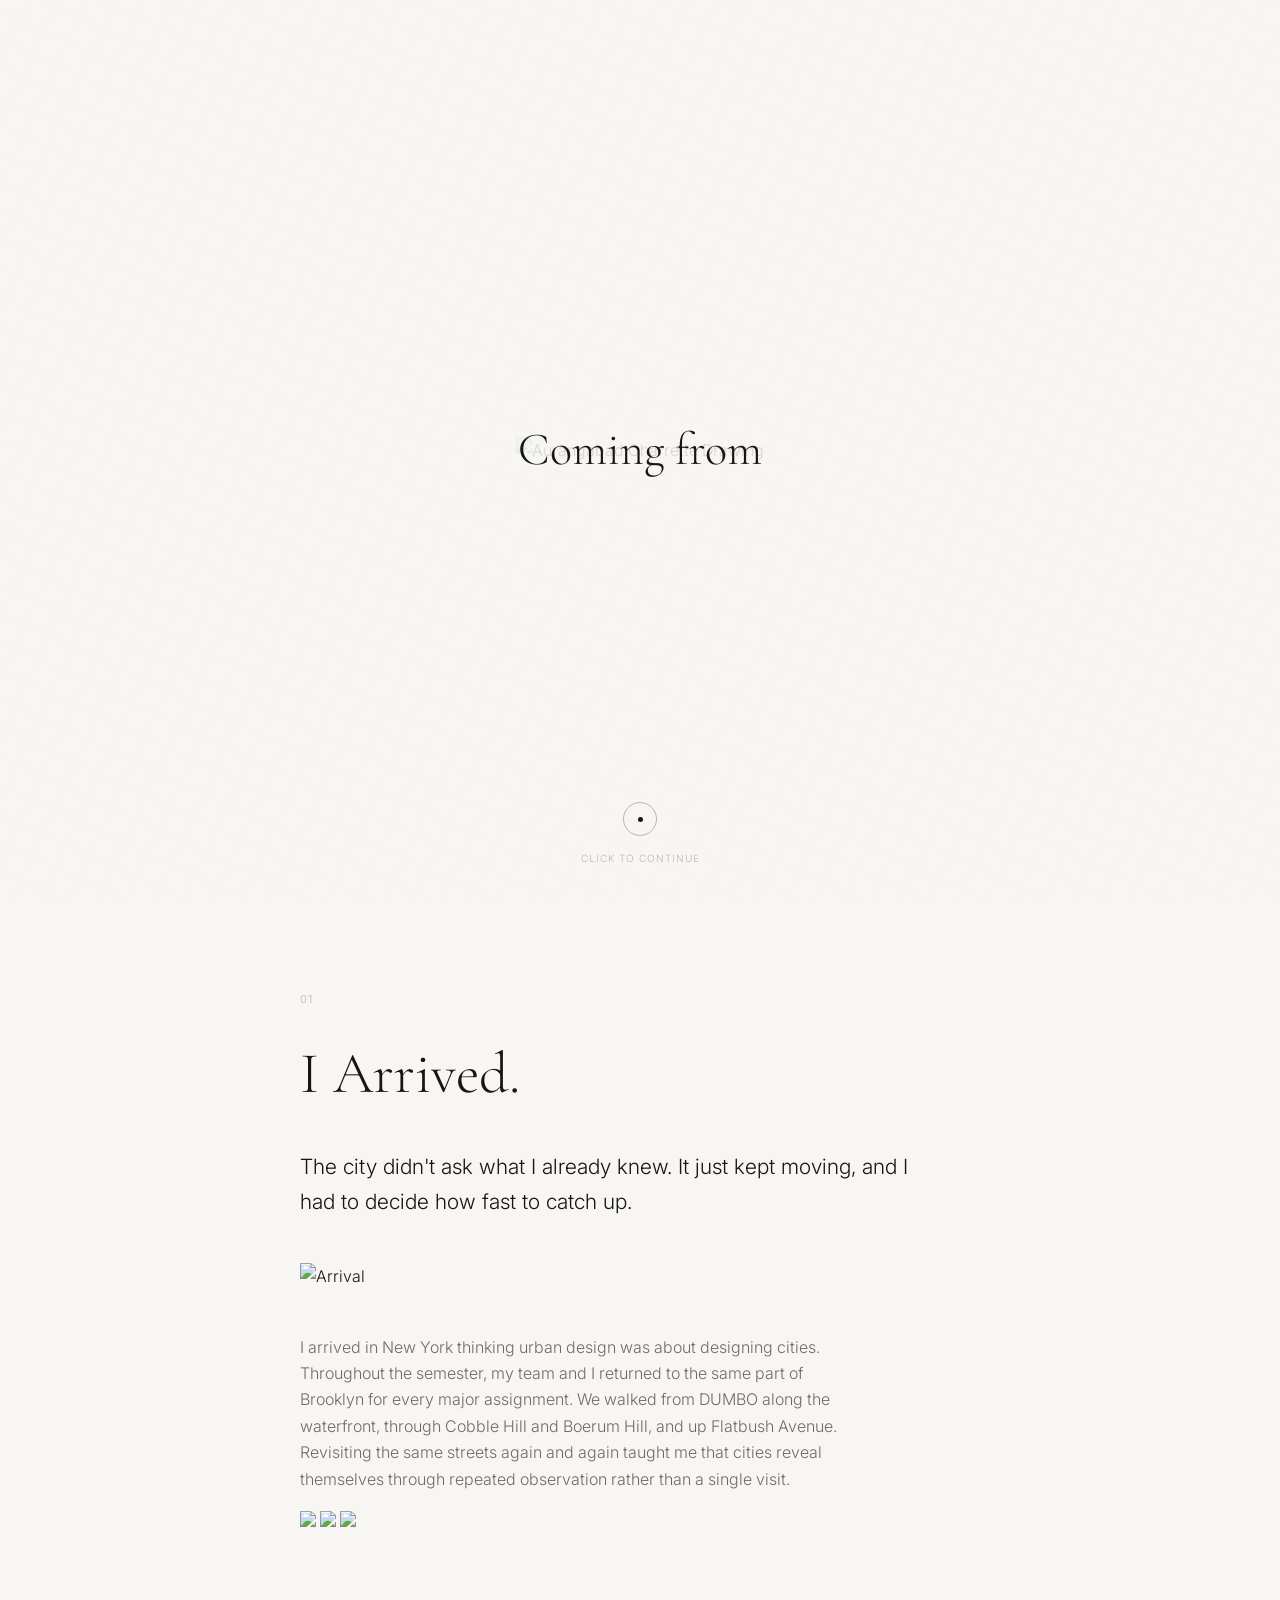
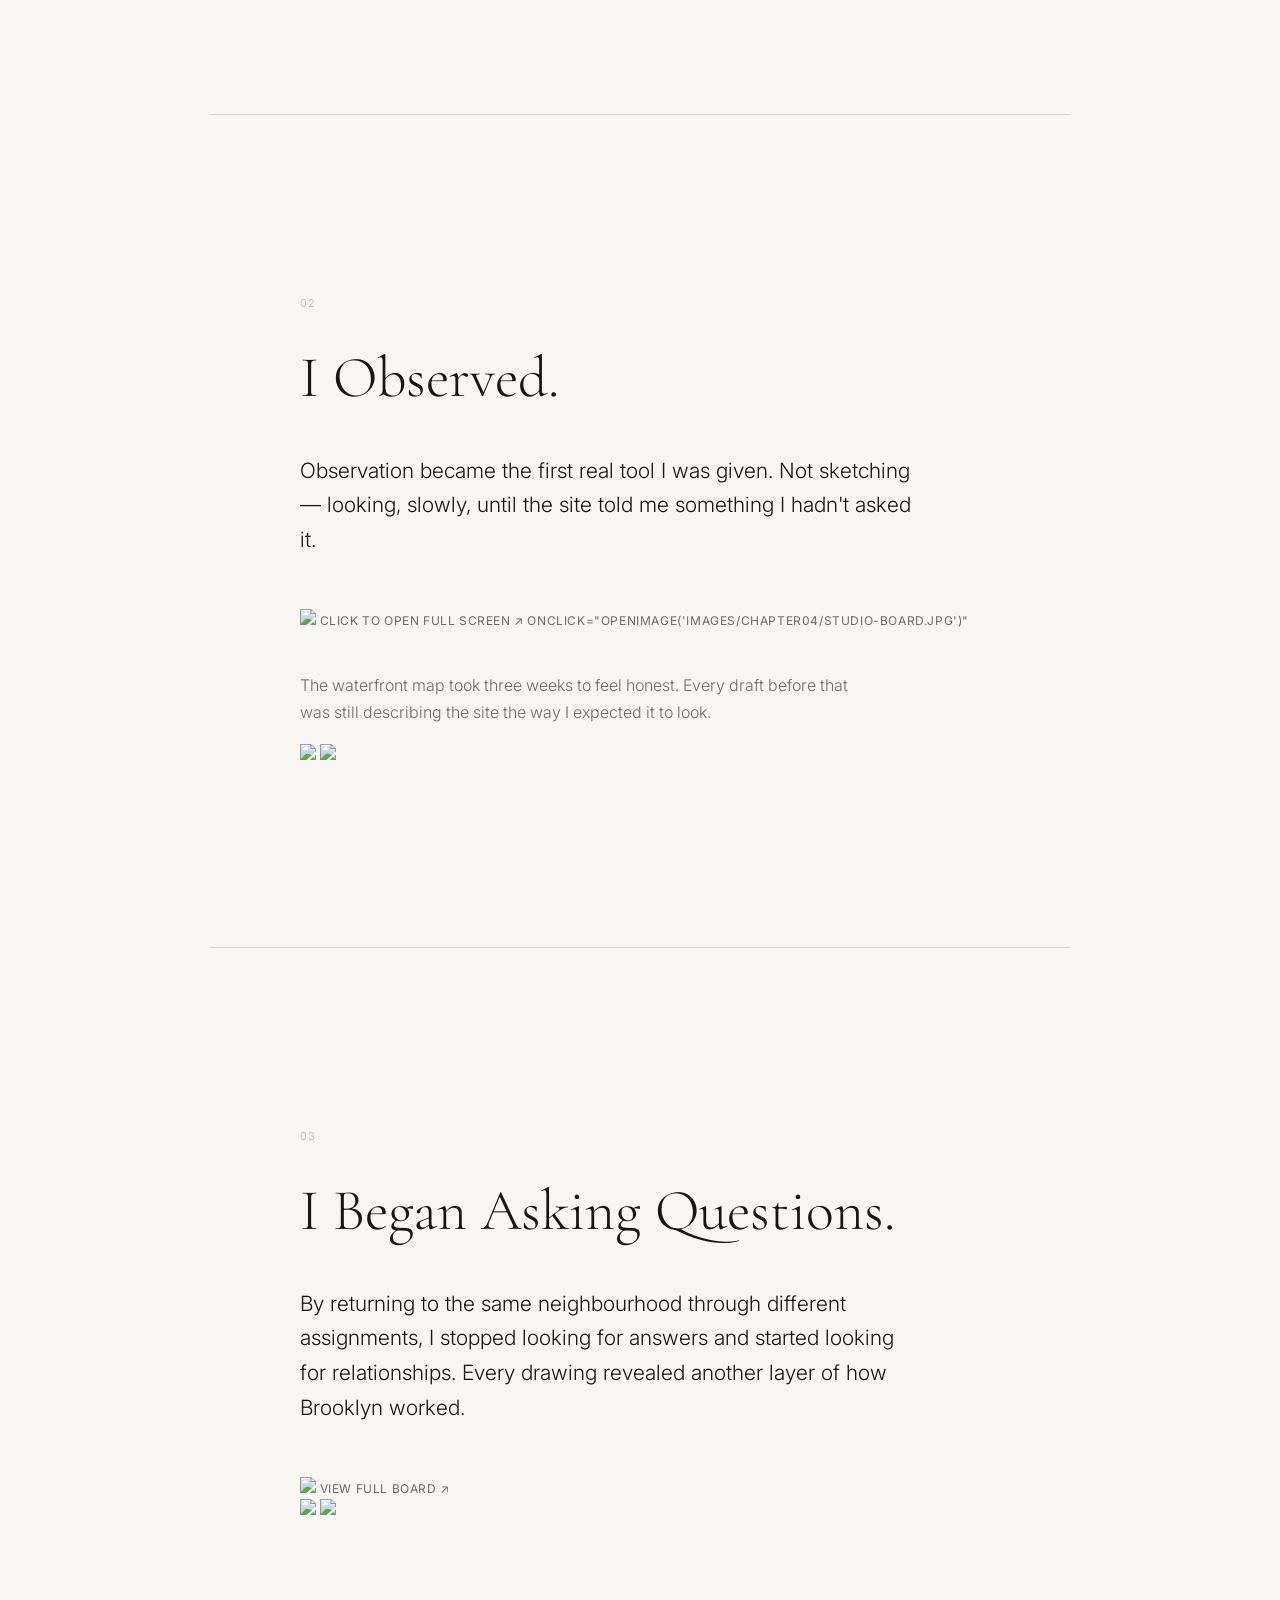
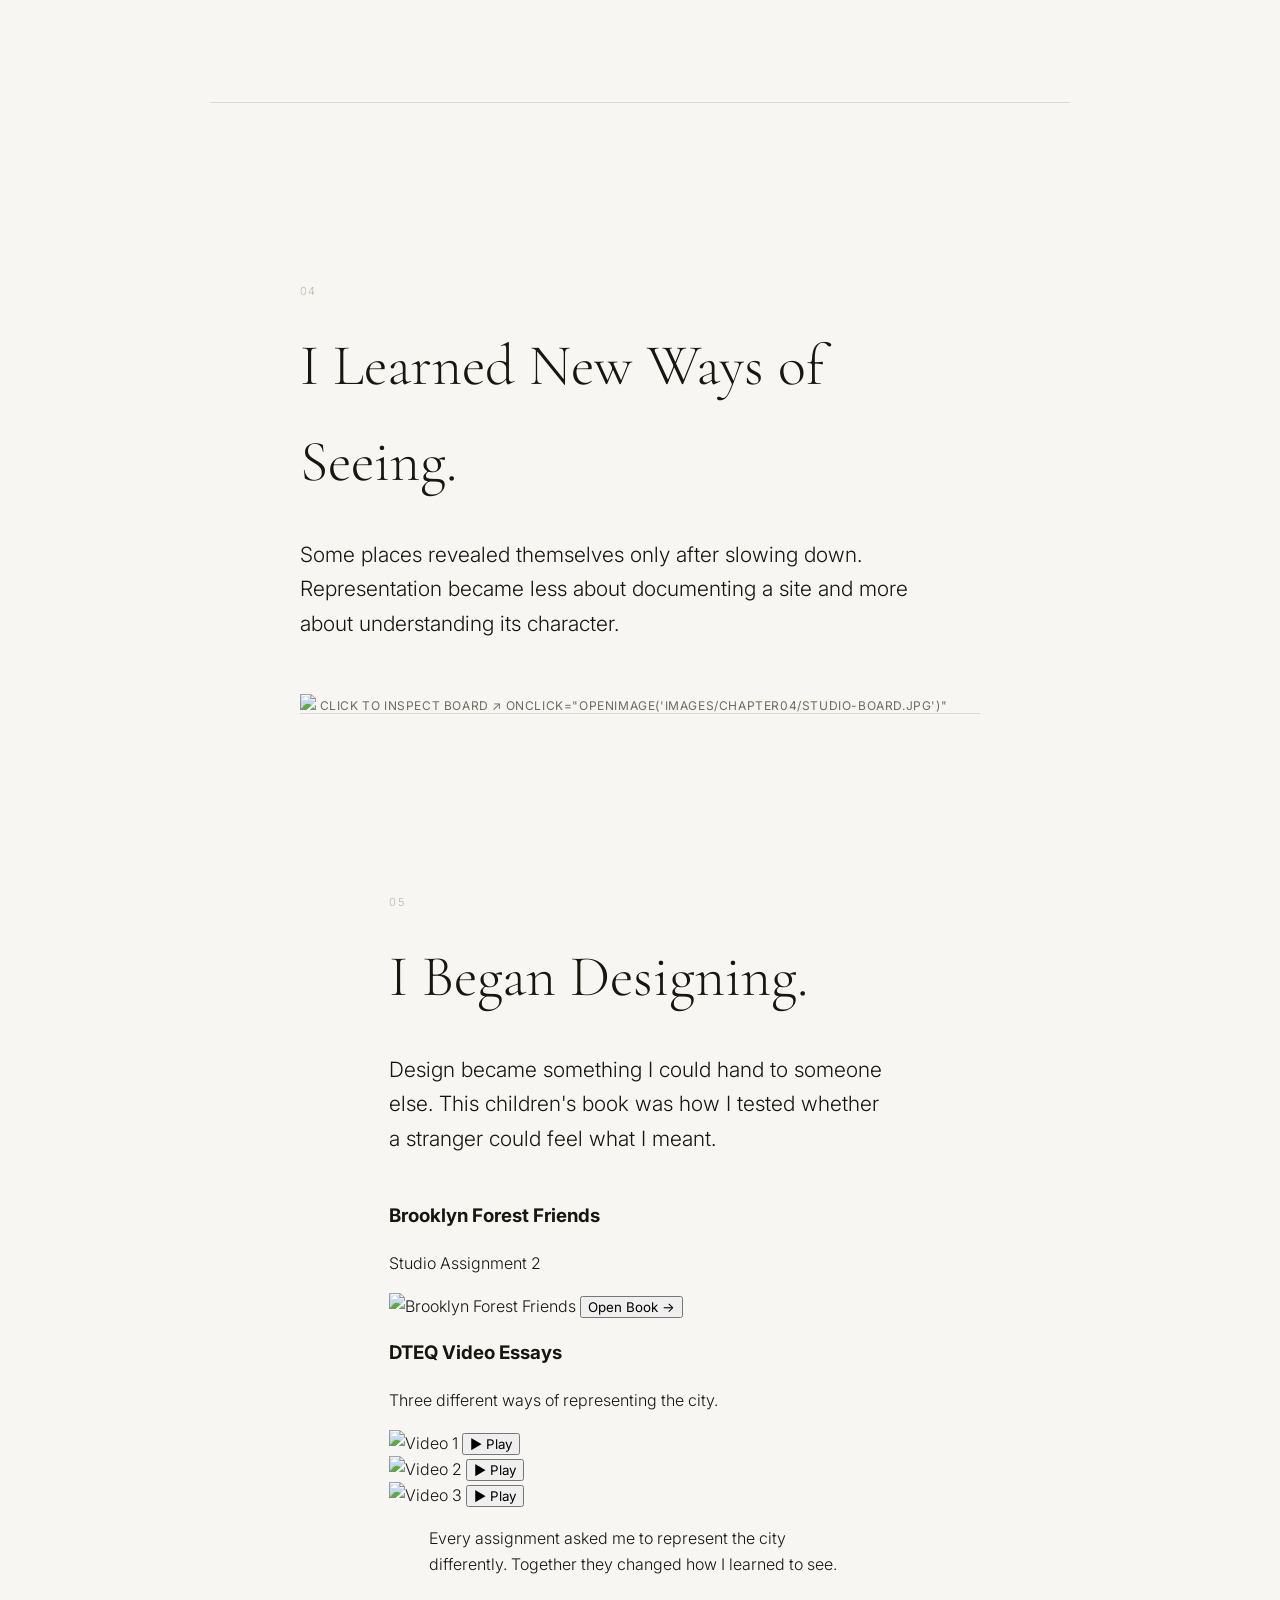
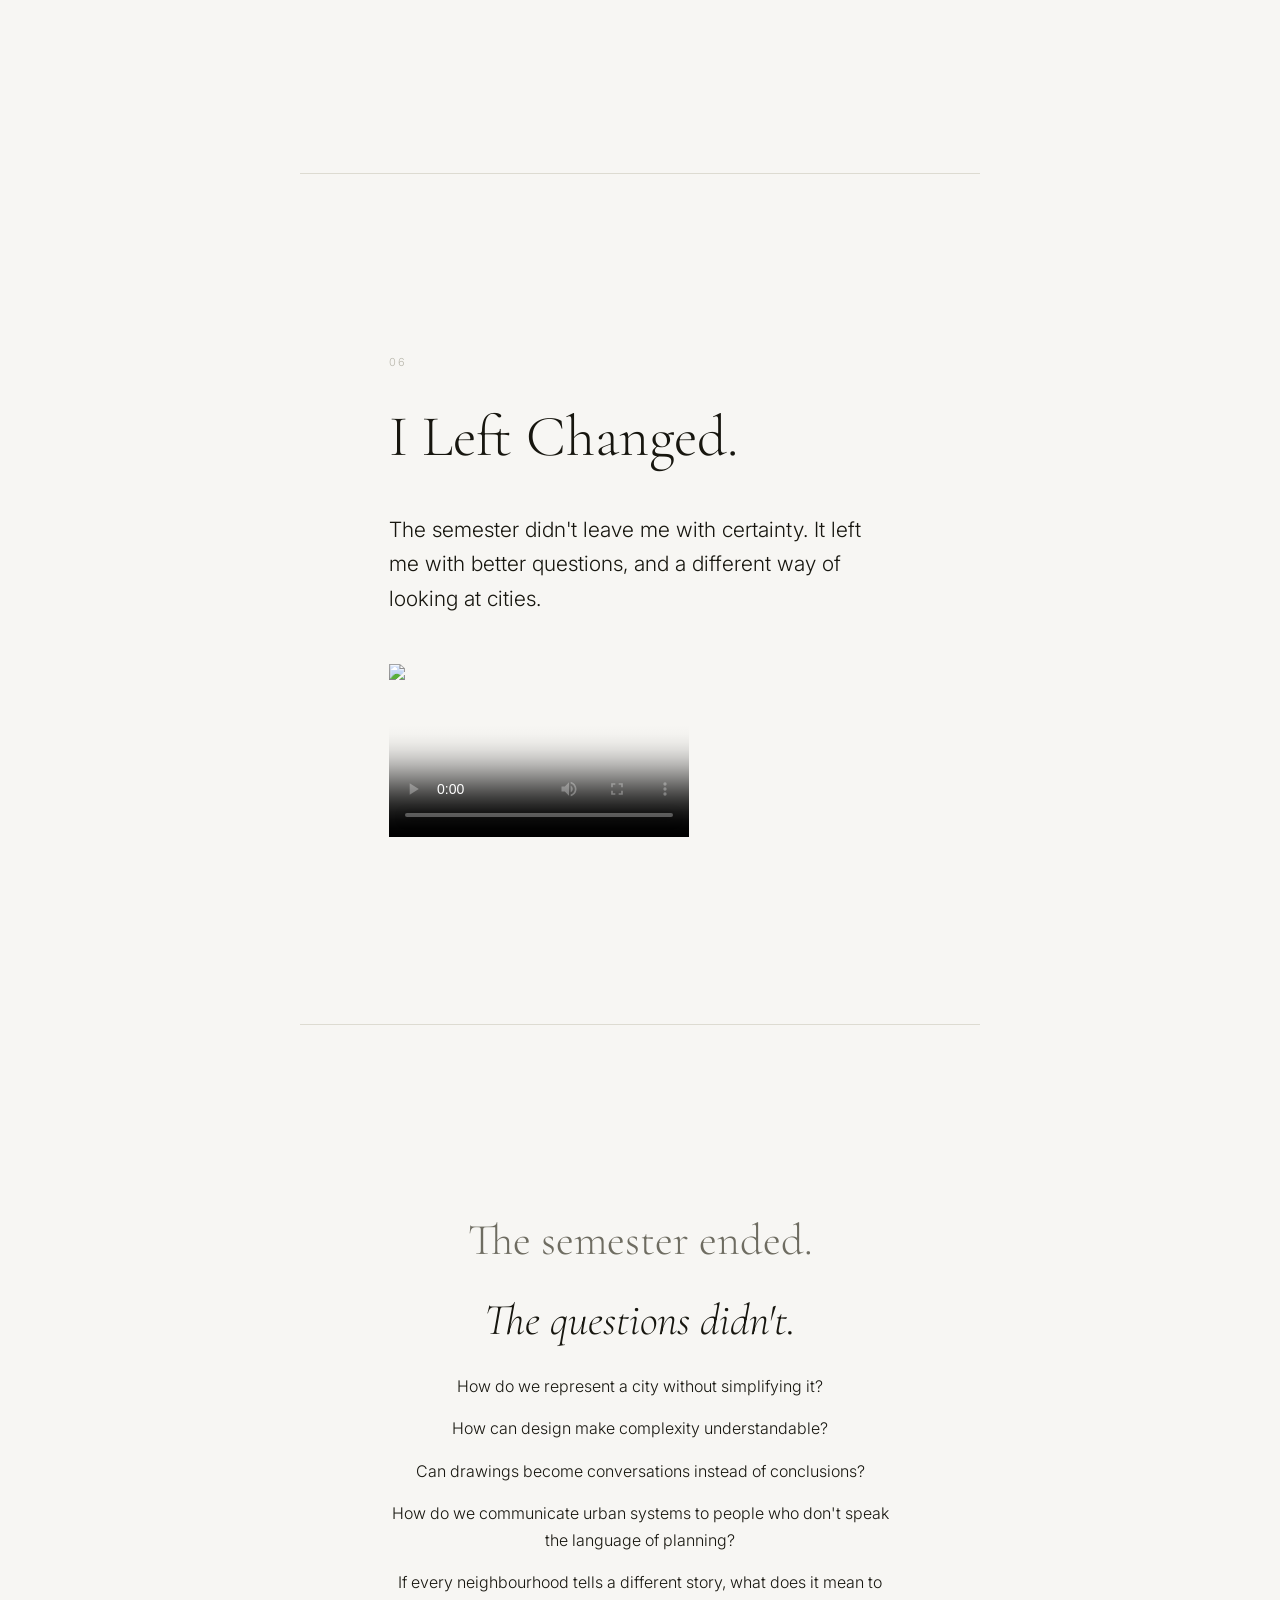
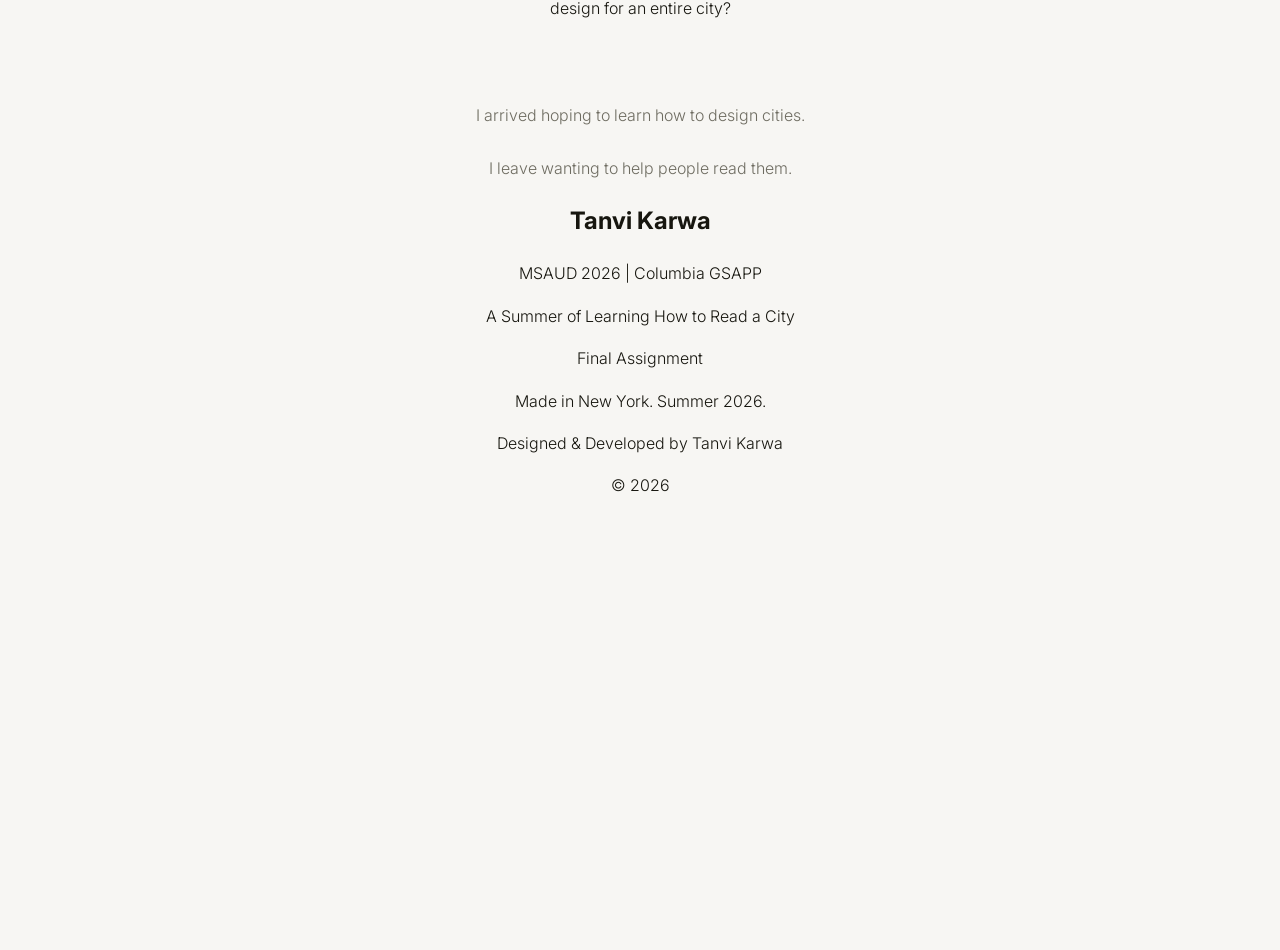
==== commit 0a6a940f: "Update preview.html" ====
--- a/preview.html
+++ b/preview.html
@@ -596,6 +596,13 @@
     </video>
 
 </div>
+   <div id="boardViewer" class="board-viewer">
+
+    <span class="board-close" onclick="closeBoard()">&times;</span>
+
+    <img id="boardViewerImage" src="">
+
+</div>
 <body>
 
 <div class="identity-label">
@@ -723,7 +730,9 @@
      <img
 src="images/chapter02/board01.jpg"
 class="board-image">
-        <span class="map-trigger-label">Click to open full screen ↗</span>
+        <span class="map-trigger-label">Click to open full screen ↗
+        onclick="openImage('images/chapter04/studio-board.jpg')"
+        </span>
       </button>
 
       <p class="chapter-body reveal">
@@ -762,7 +771,9 @@
         By returning to the same neighbourhood through different assignments, I stopped looking for answers and started looking for relationships. Every drawing revealed another layer of how Brooklyn worked.
       </p>
 
-     <button class="map-trigger reveal">
+     <button
+class="map-trigger reveal"
+onclick="openImage('images/chapter03/board02.jpg')">
 
 <img
 src="images/chapter03/board02.jpg"
@@ -797,7 +808,9 @@
 Some places revealed themselves only after slowing down. Representation became less about documenting a site and more about understanding its character.
 
 </p>
-<button class="map-trigger reveal">
+<button
+class="map-trigger reveal"
+onclick="openBoard('images/chapter04/studio-board.jpg')">
 
 <img
 src="images/chapter04/studio-board.jpg"
@@ -806,6 +819,7 @@
 <span class="map-trigger-label">
 
 Click to inspect board ↗
+   onclick="openImage('images/chapter04/studio-board.jpg')"
 
 </span>
 
@@ -944,6 +958,7 @@
 
       <img
 src="images/chapter06/final-board.jpg"
+         onclick="openImage('images/chapter06/final-board.jpg')"
 class="board-image reveal">
 
 <div class="video-wrapper">
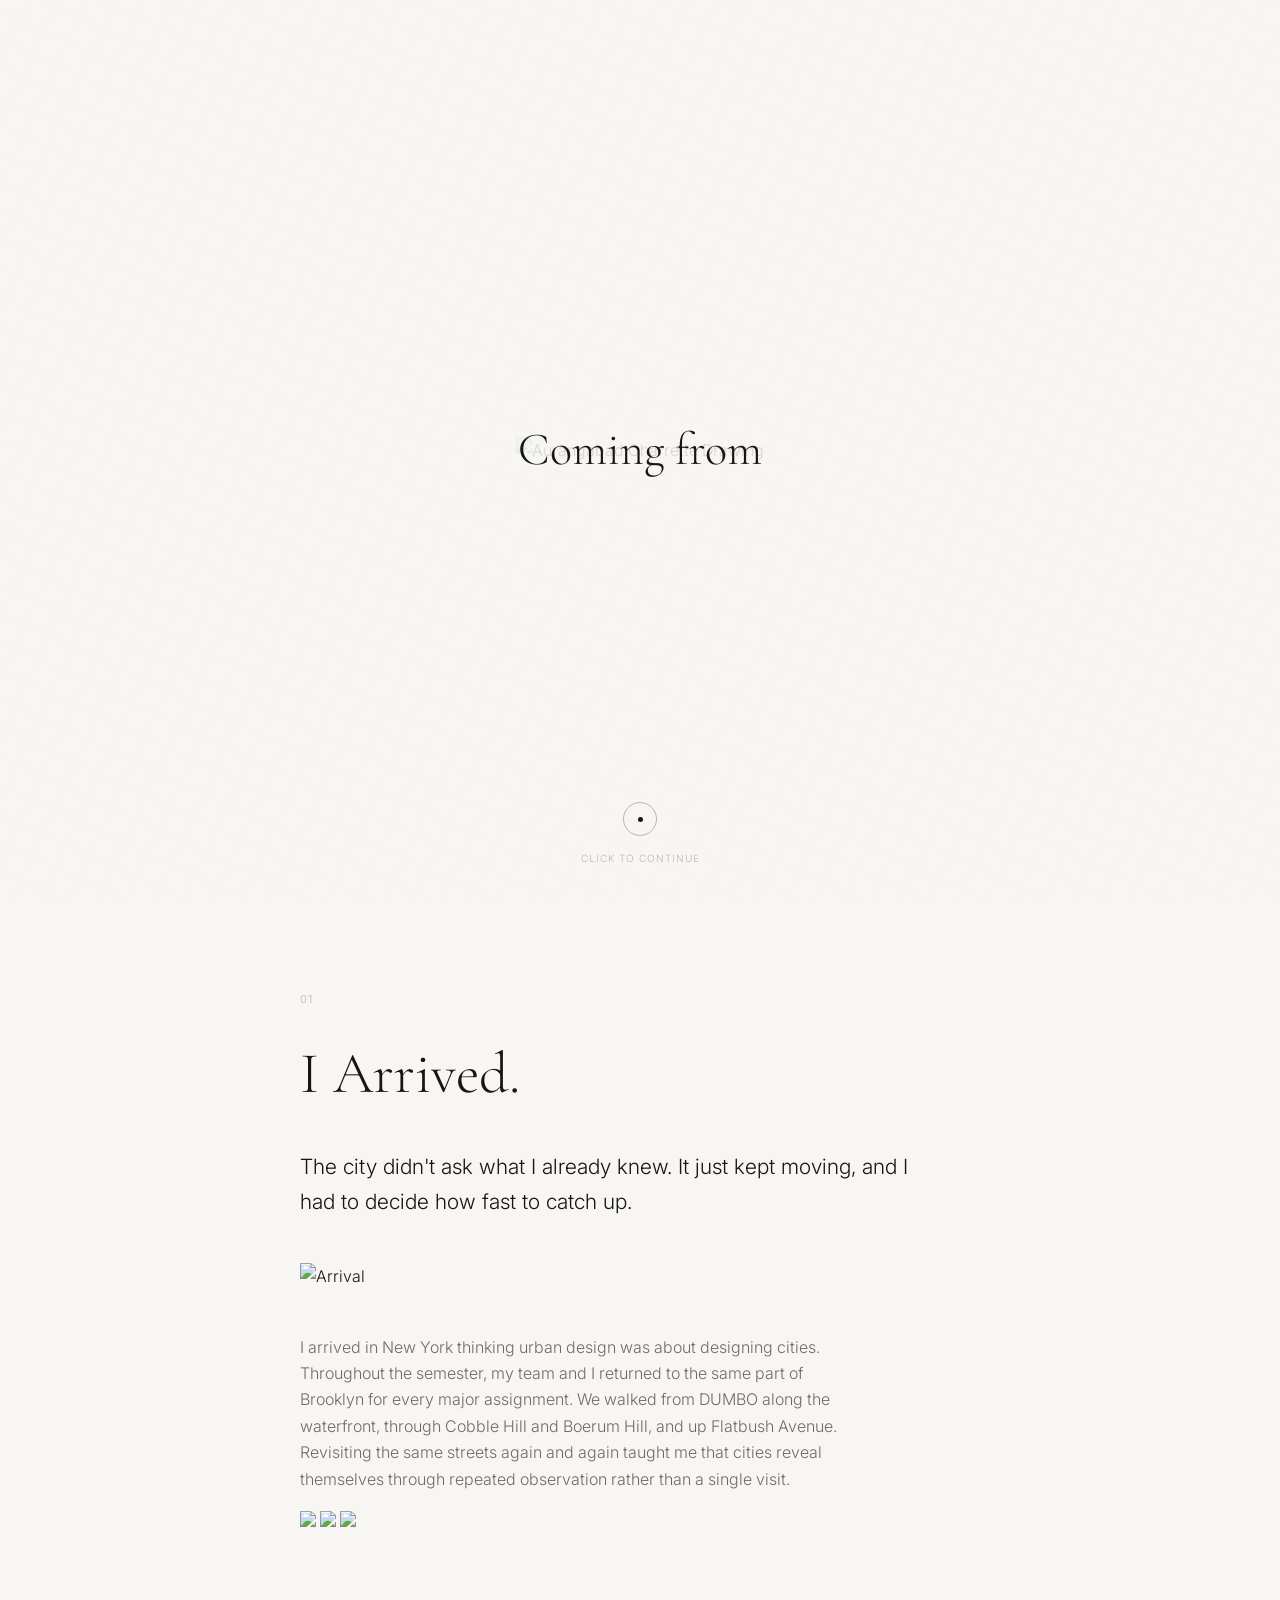
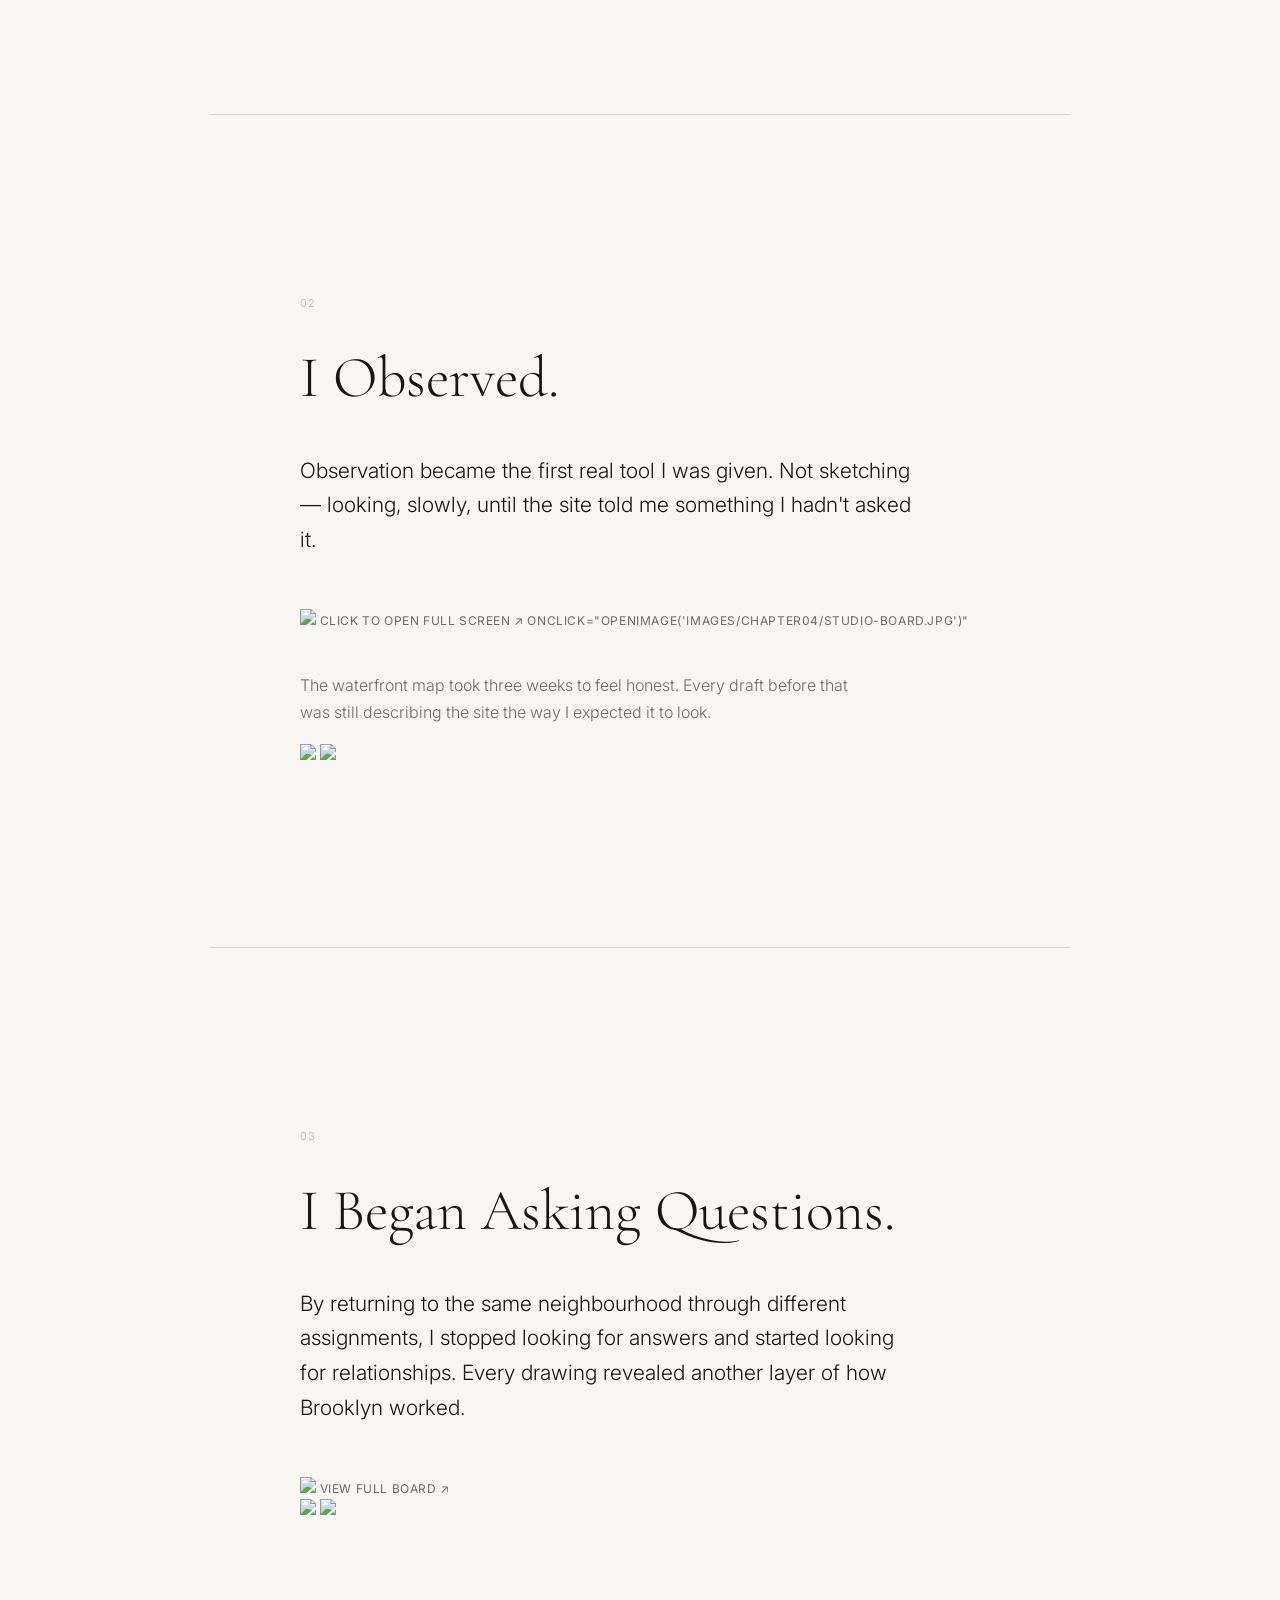
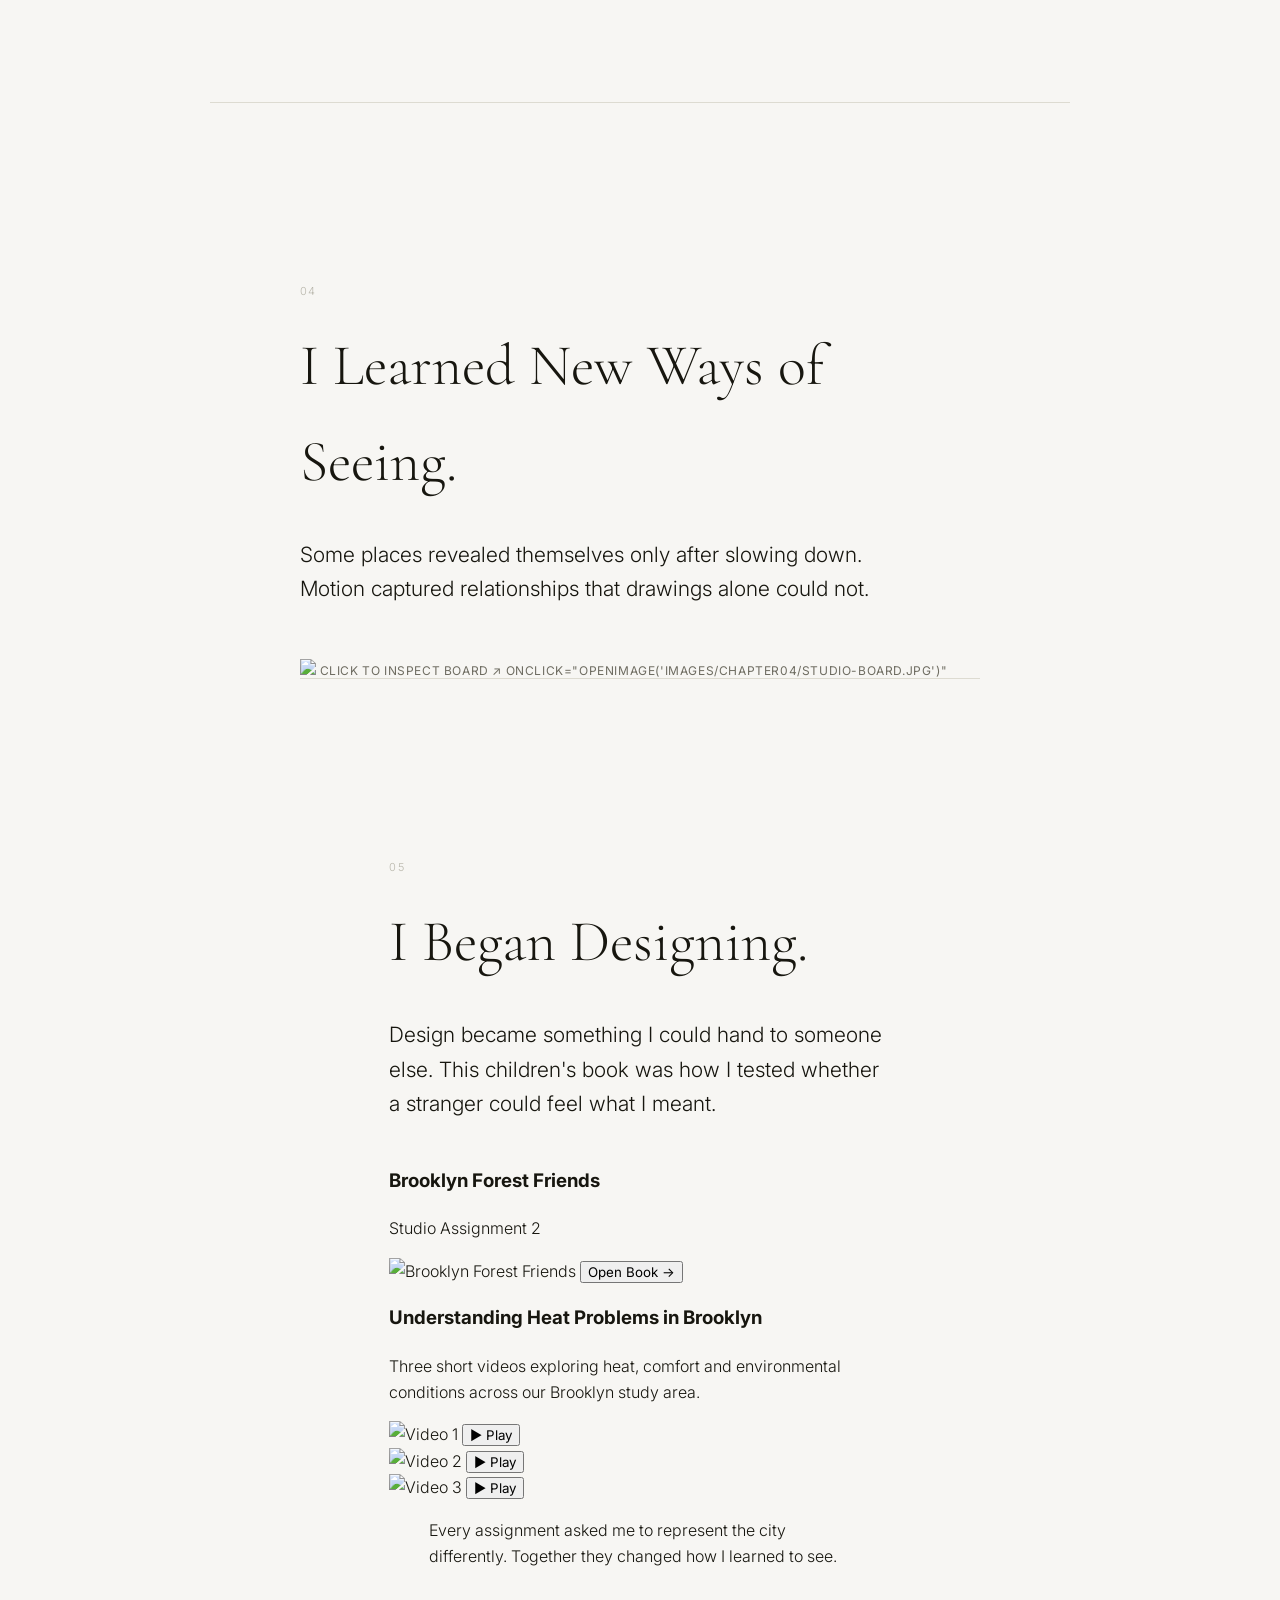
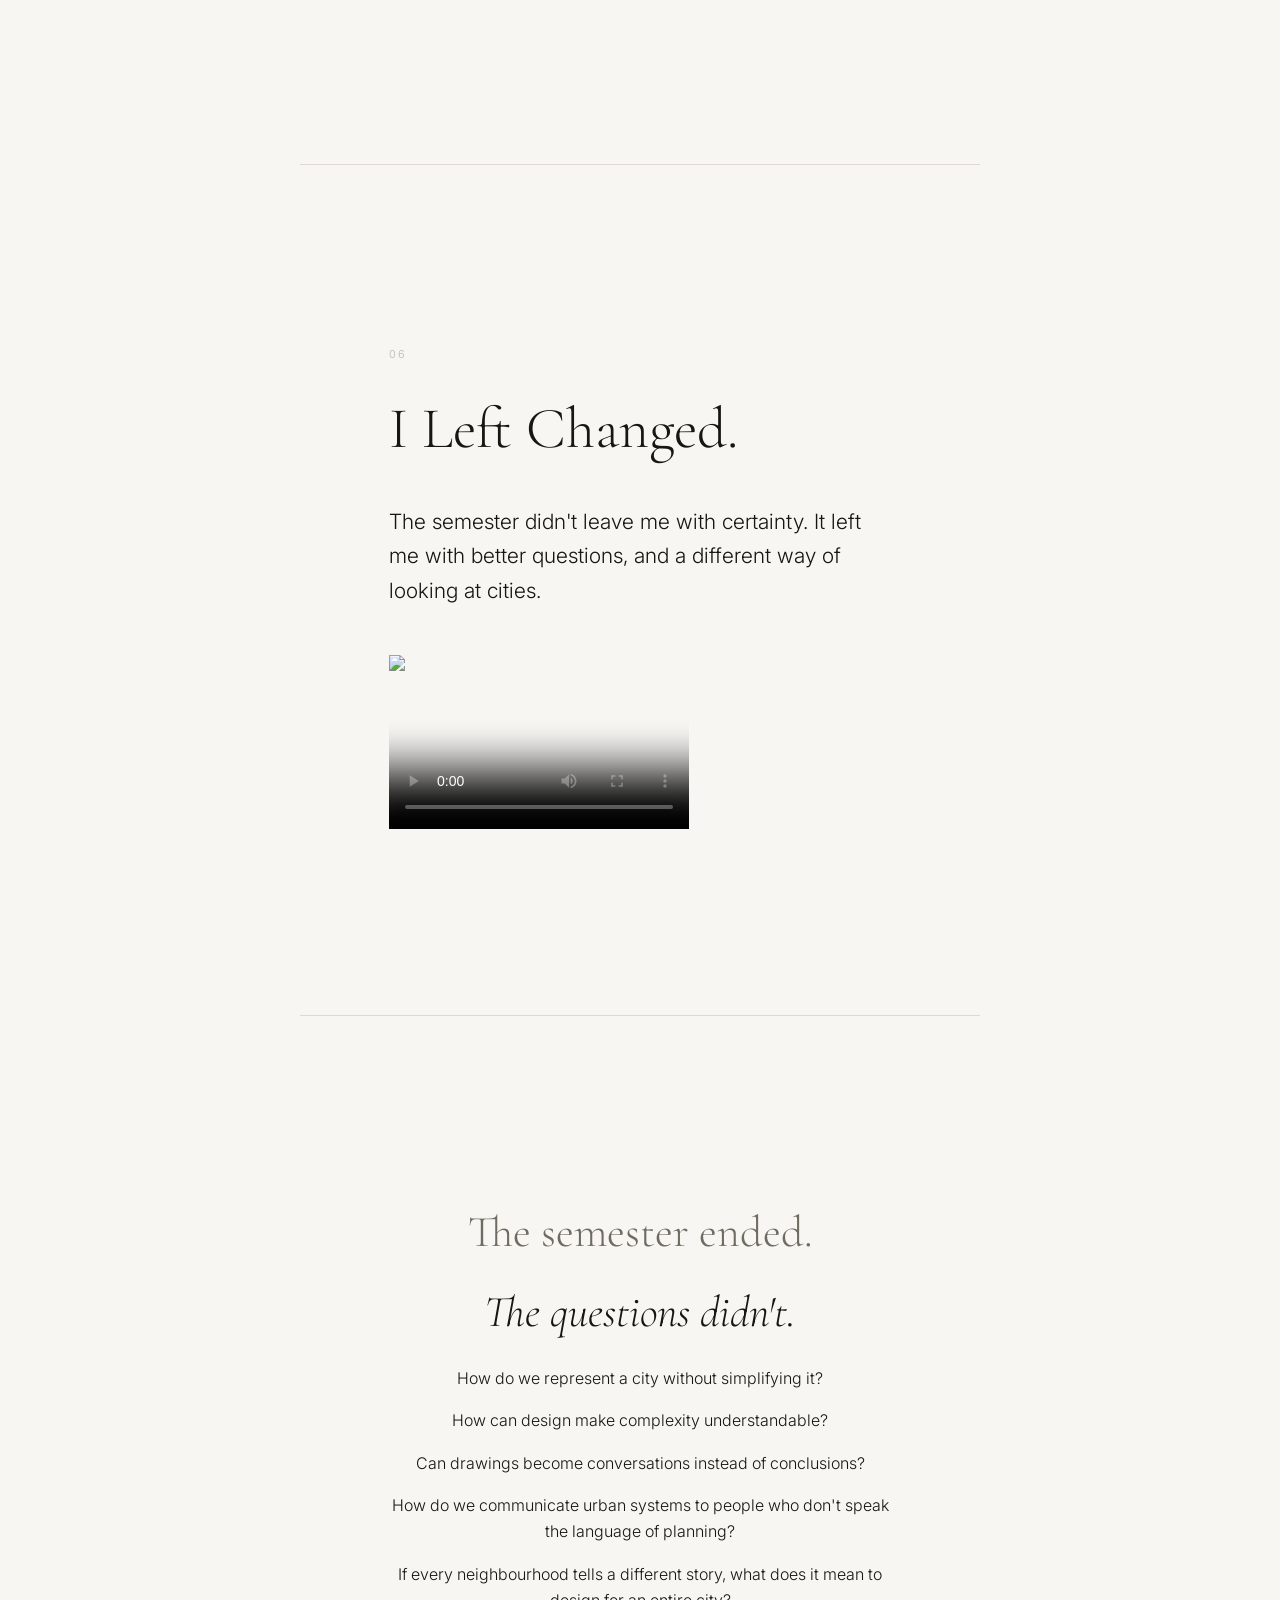
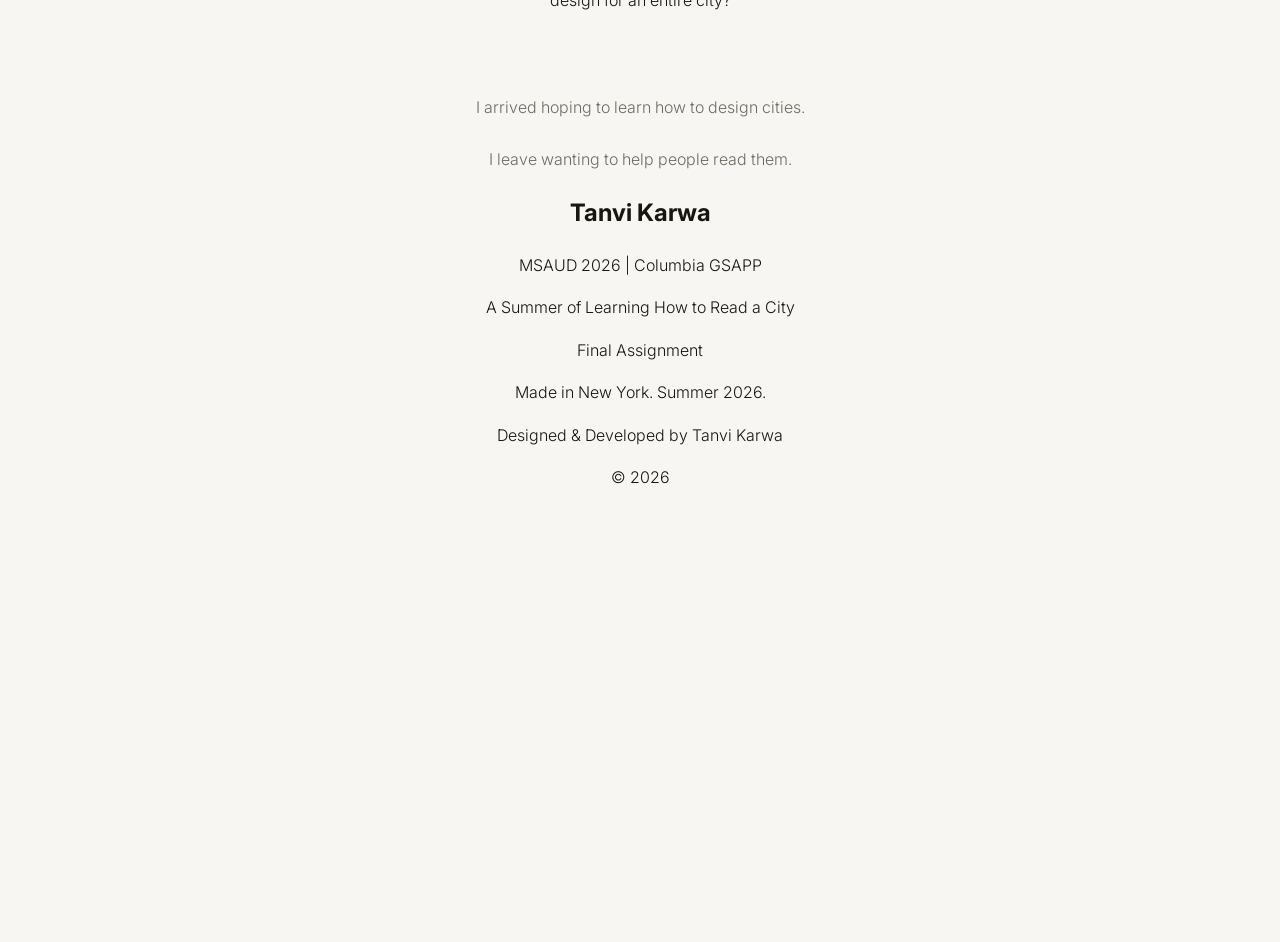
==== commit 5f1a36e3: "Update preview.html" ====
--- a/preview.html
+++ b/preview.html
@@ -805,8 +805,7 @@
       <h2 class="chapter-title reveal">I Learned New Ways of Seeing.</h2>
       <p class="chapter-lede reveal">
 
-Some places revealed themselves only after slowing down. Representation became less about documenting a site and more about understanding its character.
-
+Some places revealed themselves only after slowing down. Motion captured relationships that drawings alone could not.
 </p>
 <button
 class="map-trigger reveal"
@@ -867,11 +866,11 @@
     <div class="video-column">
 
         <h3 class="media-title">
-            DTEQ Video Essays
+            Understanding Heat Problems in Brooklyn
         </h3>
 
         <p class="media-description">
-            Three different ways of representing the city.
+            Three short videos exploring heat, comfort and environmental conditions across our Brooklyn study area.
         </p>
 
         <div class="video-carousel">
@@ -963,9 +962,19 @@
 
 <div class="video-wrapper">
 
+<div class="video-wrapper">
+
 <video
 controls
 poster="images/chapter06/video-thumb.jpg">
+
+<source
+src="videos/studio-final.mp4"
+type="video/mp4">
+
+</video>
+
+</div>
 
 <source
 src="videos/studio-final.mp4"
